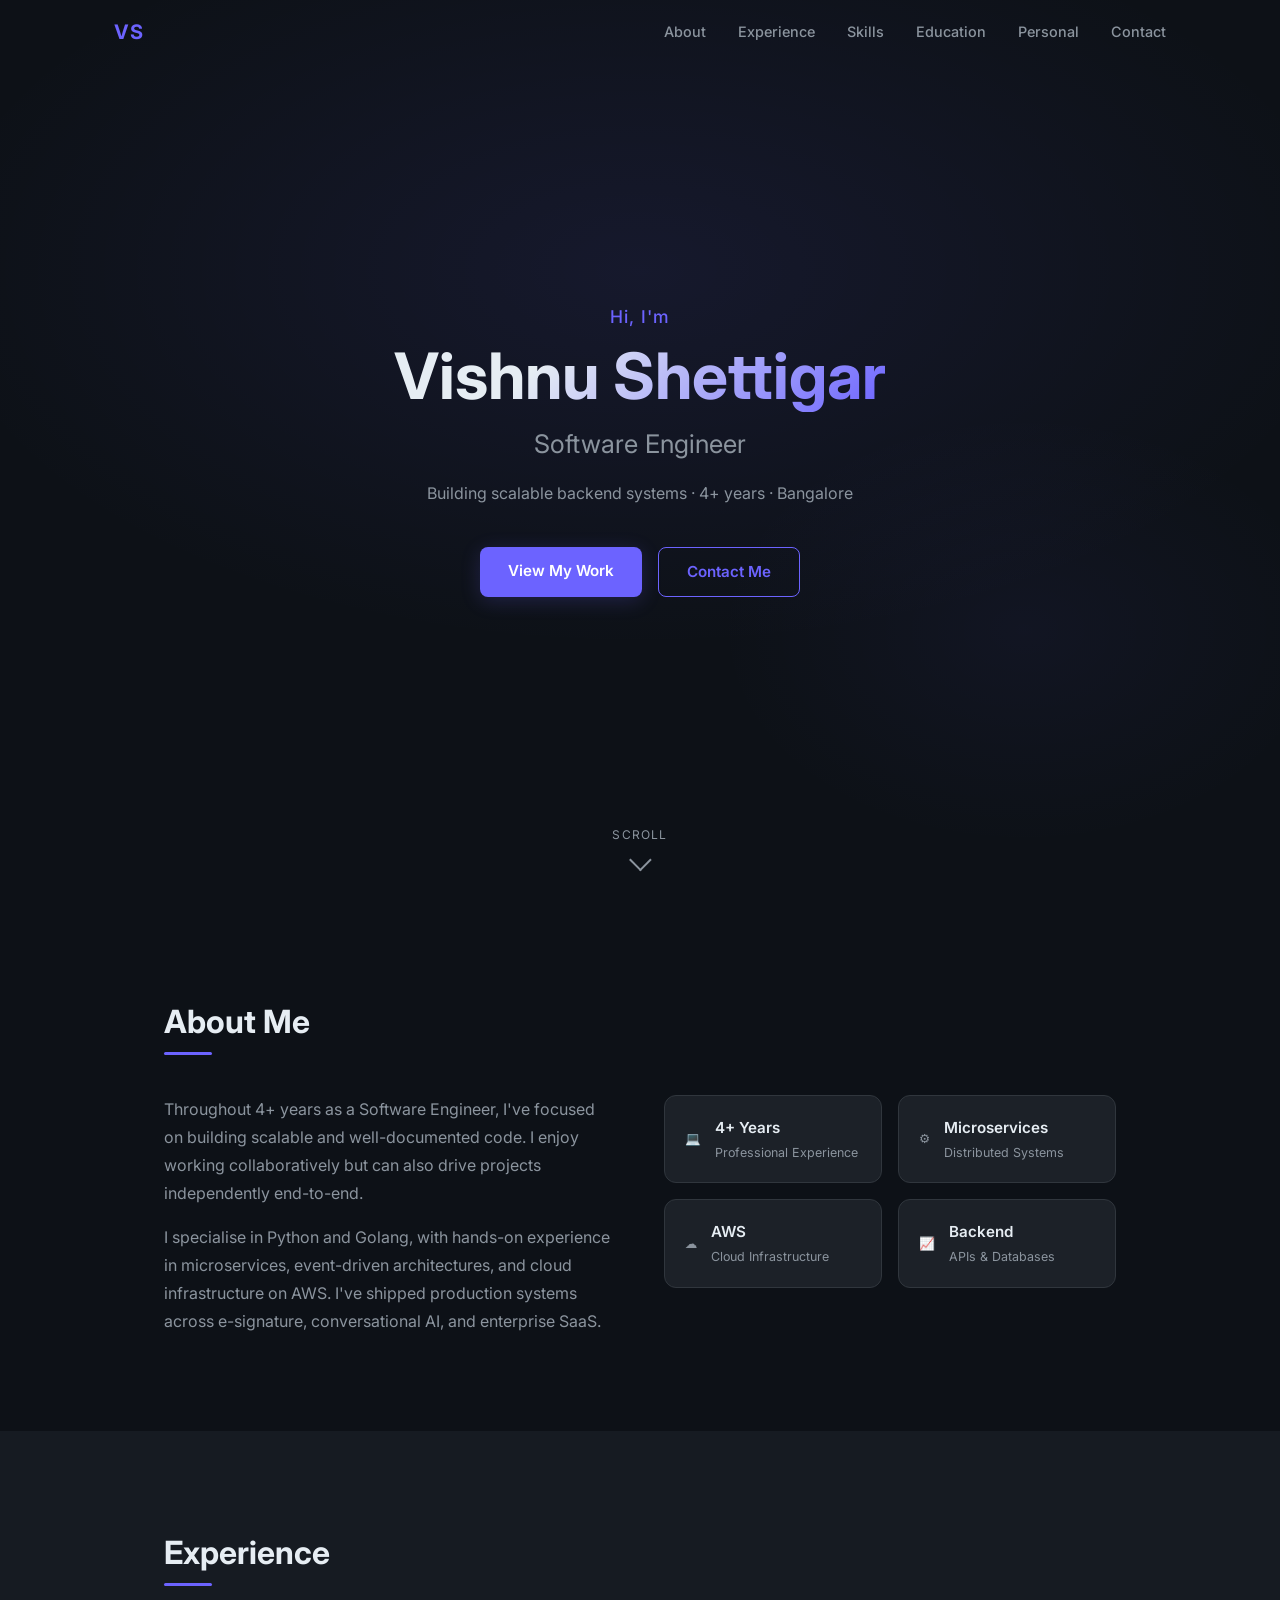
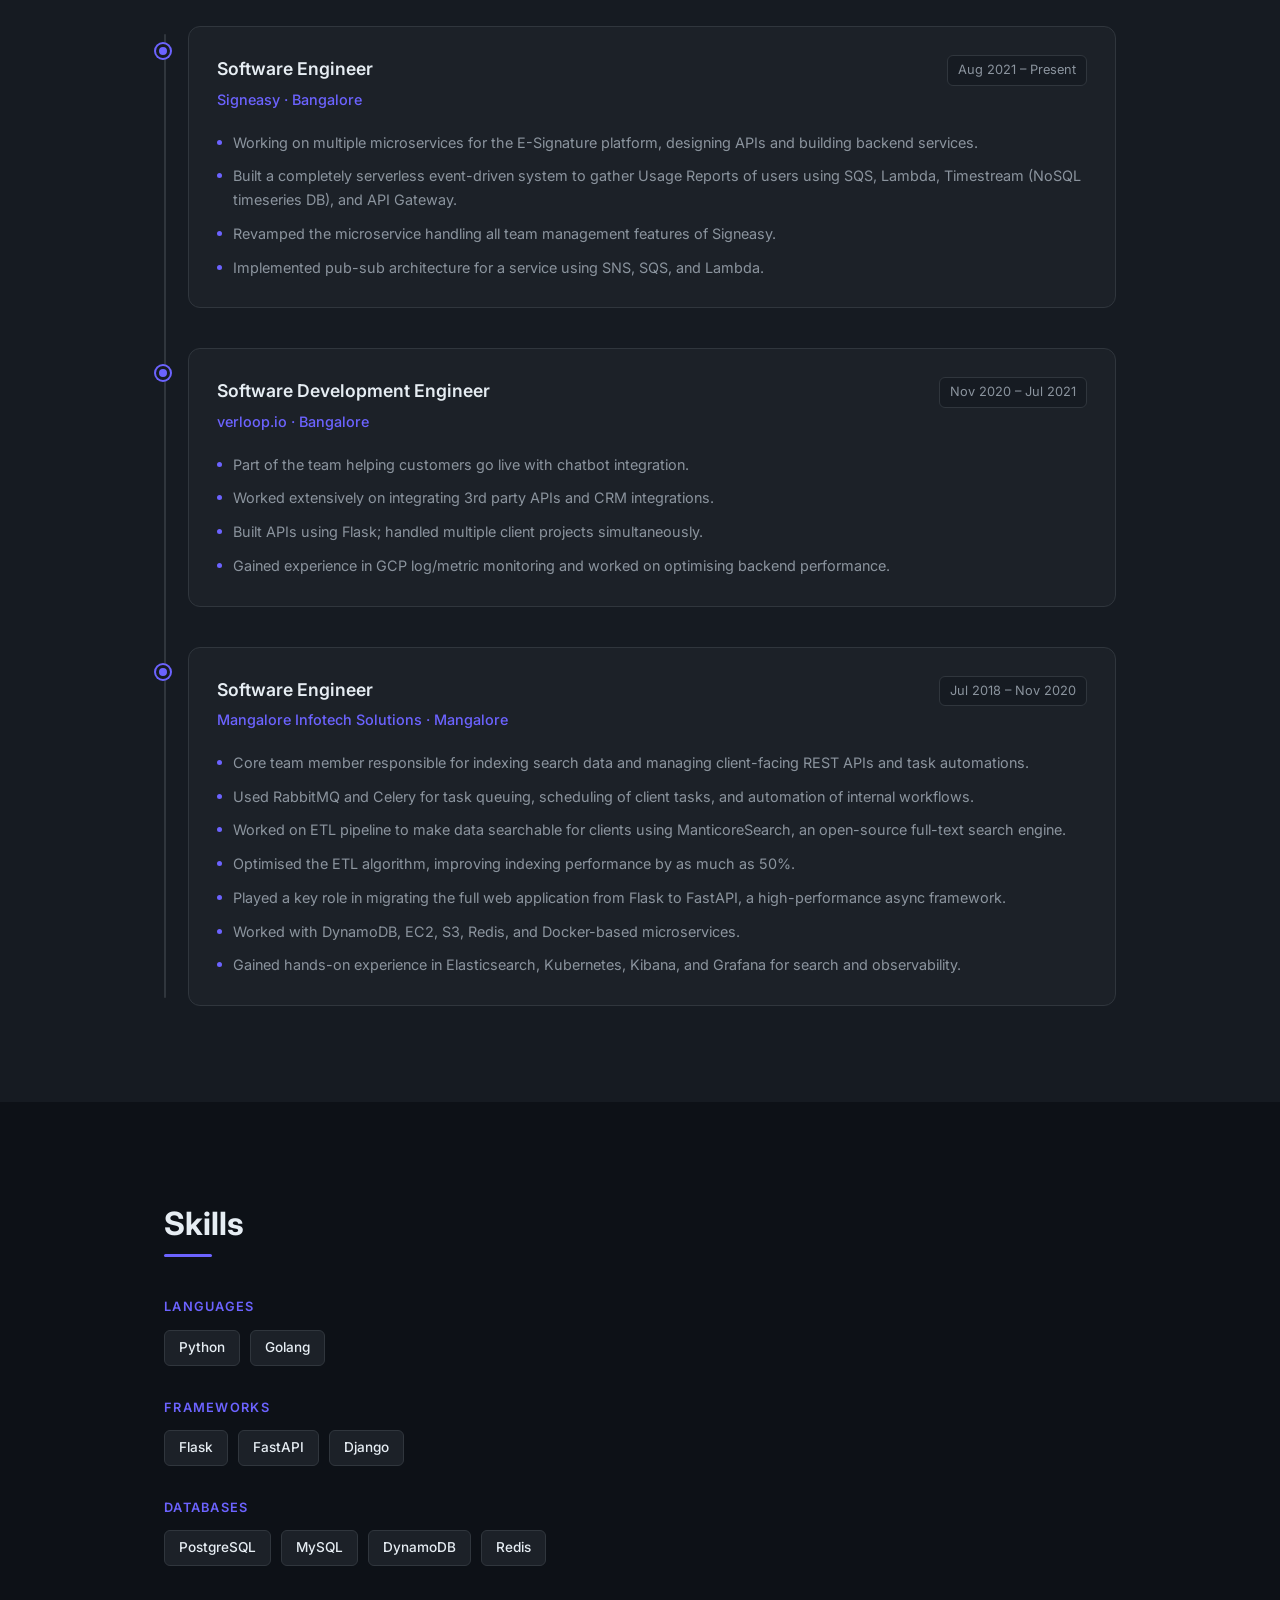
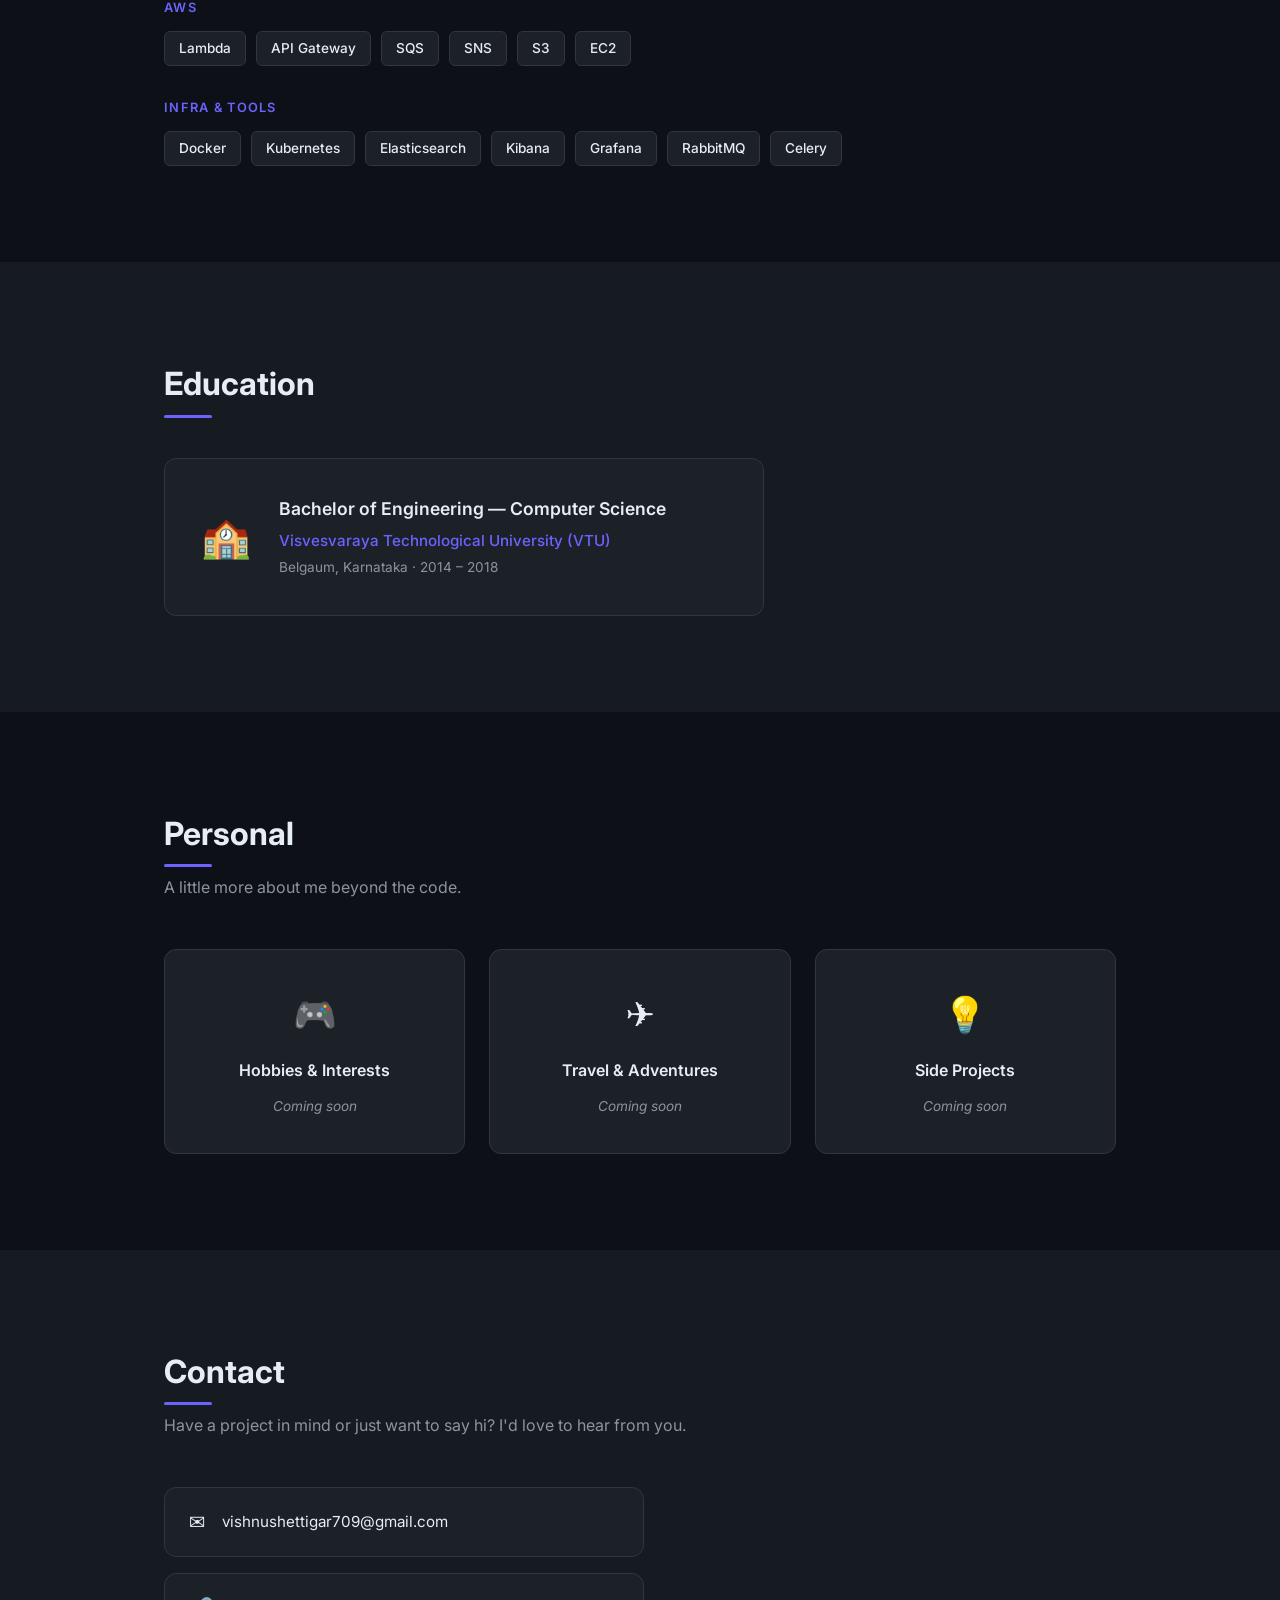
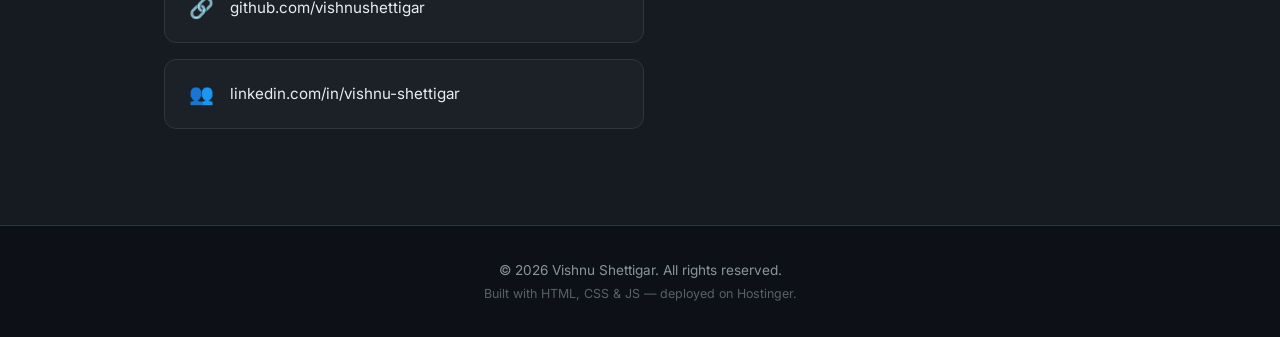
==== index.html @ a671e541 "Update content from resume PDF and add social links - Display name updated to Vishnu Shettigar - Abo" ====
<!DOCTYPE html>
<html lang="en">
<head>
  <meta charset="UTF-8" />
  <meta name="viewport" content="width=device-width, initial-scale=1.0" />
  <title>Vishnu Shettigar — Software Engineer</title>
  <meta name="description" content="Software Engineer with 4+ years of experience building scalable backend systems in Python and Golang. Based in Bangalore." />
  <link rel="preconnect" href="https://fonts.googleapis.com" />
  <link rel="preconnect" href="https://fonts.gstatic.com" crossorigin />
  <link href="https://fonts.googleapis.com/css2?family=Inter:wght@300;400;500;600;700&display=swap" rel="stylesheet" />
  <link rel="stylesheet" href="style.css" />
</head>
<body>

  <!-- NAVBAR -->
  <nav id="navbar">
    <div class="nav-container">
      <a href="#hero" class="nav-logo">VS</a>
      <button class="nav-toggle" id="navToggle" aria-label="Toggle navigation">
        <span></span><span></span><span></span>
      </button>
      <ul class="nav-links" id="navLinks">
        <li><a href="#about">About</a></li>
        <li><a href="#experience">Experience</a></li>
        <li><a href="#skills">Skills</a></li>
        <li><a href="#education">Education</a></li>
        <li><a href="#personal">Personal</a></li>
        <li><a href="#contact">Contact</a></li>
      </ul>
    </div>
  </nav>

  <!-- HERO -->
  <section id="hero">
    <div class="hero-bg"></div>
    <div class="hero-content">
      <p class="hero-greeting">Hi, I'm</p>
      <h1 class="hero-name">Vishnu Shettigar</h1>
      <h2 class="hero-title">Software Engineer</h2>
      <p class="hero-tagline">Building scalable backend systems &middot; 4+ years &middot; Bangalore</p>
      <div class="hero-ctas">
        <a href="#experience" class="btn btn-primary">View My Work</a>
        <a href="#contact" class="btn btn-secondary">Contact Me</a>
      </div>
    </div>
    <div class="hero-scroll-hint">
      <span>Scroll</span>
      <div class="scroll-arrow"></div>
    </div>
  </section>

  <!-- ABOUT -->
  <section id="about" class="section">
    <div class="container">
      <h2 class="section-title">About Me</h2>
      <div class="about-grid">
        <div class="about-text">
          <p>
            Throughout 4+ years as a Software Engineer, I've focused on building scalable
            and well-documented code. I enjoy working collaboratively but can also drive
            projects independently end-to-end.
          </p>
          <p>
            I specialise in Python and Golang, with hands-on experience in microservices,
            event-driven architectures, and cloud infrastructure on AWS. I've shipped
            production systems across e-signature, conversational AI, and enterprise SaaS.
          </p>
        </div>
        <div class="about-highlights">
          <div class="highlight-card">
            <span class="highlight-icon">&#128187;</span>
            <div>
              <strong>4+ Years</strong>
              <span>Professional Experience</span>
            </div>
          </div>
          <div class="highlight-card">
            <span class="highlight-icon">&#9881;</span>
            <div>
              <strong>Microservices</strong>
              <span>Distributed Systems</span>
            </div>
          </div>
          <div class="highlight-card">
            <span class="highlight-icon">&#9729;</span>
            <div>
              <strong>AWS</strong>
              <span>Cloud Infrastructure</span>
            </div>
          </div>
          <div class="highlight-card">
            <span class="highlight-icon">&#128200;</span>
            <div>
              <strong>Backend</strong>
              <span>APIs &amp; Databases</span>
            </div>
          </div>
        </div>
      </div>
    </div>
  </section>

  <!-- EXPERIENCE -->
  <section id="experience" class="section section-alt">
    <div class="container">
      <h2 class="section-title">Experience</h2>
      <div class="timeline">

        <div class="timeline-item">
          <div class="timeline-marker"></div>
          <div class="timeline-card">
            <div class="timeline-header">
              <div>
                <h3 class="timeline-role">Software Engineer</h3>
                <p class="timeline-company">Signeasy &middot; Bangalore</p>
              </div>
              <span class="timeline-period">Aug 2021 – Present</span>
            </div>
            <ul class="timeline-bullets">
              <li>Working on multiple microservices for the E-Signature platform, designing APIs and building backend services.</li>
              <li>Built a completely serverless event-driven system to gather Usage Reports of users using SQS, Lambda, Timestream (NoSQL timeseries DB), and API Gateway.</li>
              <li>Revamped the microservice handling all team management features of Signeasy.</li>
              <li>Implemented pub-sub architecture for a service using SNS, SQS, and Lambda.</li>
            </ul>
          </div>
        </div>

        <div class="timeline-item">
          <div class="timeline-marker"></div>
          <div class="timeline-card">
            <div class="timeline-header">
              <div>
                <h3 class="timeline-role">Software Development Engineer</h3>
                <p class="timeline-company">verloop.io &middot; Bangalore</p>
              </div>
              <span class="timeline-period">Nov 2020 – Jul 2021</span>
            </div>
            <ul class="timeline-bullets">
              <li>Part of the team helping customers go live with chatbot integration.</li>
              <li>Worked extensively on integrating 3rd party APIs and CRM integrations.</li>
              <li>Built APIs using Flask; handled multiple client projects simultaneously.</li>
              <li>Gained experience in GCP log/metric monitoring and worked on optimising backend performance.</li>
            </ul>
          </div>
        </div>

        <div class="timeline-item">
          <div class="timeline-marker"></div>
          <div class="timeline-card">
            <div class="timeline-header">
              <div>
                <h3 class="timeline-role">Software Engineer</h3>
                <p class="timeline-company">Mangalore Infotech Solutions &middot; Mangalore</p>
              </div>
              <span class="timeline-period">Jul 2018 – Nov 2020</span>
            </div>
            <ul class="timeline-bullets">
              <li>Core team member responsible for indexing search data and managing client-facing REST APIs and task automations.</li>
              <li>Used RabbitMQ and Celery for task queuing, scheduling of client tasks, and automation of internal workflows.</li>
              <li>Worked on ETL pipeline to make data searchable for clients using ManticoreSearch, an open-source full-text search engine.</li>
              <li>Optimised the ETL algorithm, improving indexing performance by as much as 50%.</li>
              <li>Played a key role in migrating the full web application from Flask to FastAPI, a high-performance async framework.</li>
              <li>Worked with DynamoDB, EC2, S3, Redis, and Docker-based microservices.</li>
              <li>Gained hands-on experience in Elasticsearch, Kubernetes, Kibana, and Grafana for search and observability.</li>
            </ul>
          </div>
        </div>

      </div>
    </div>
  </section>

  <!-- SKILLS -->
  <section id="skills" class="section">
    <div class="container">
      <h2 class="section-title">Skills</h2>
      <div class="skills-grid">

        <div class="skill-group">
          <h3 class="skill-group-title">Languages</h3>
          <div class="badge-list">
            <span class="badge">Python</span>
            <span class="badge">Golang</span>
          </div>
        </div>

        <div class="skill-group">
          <h3 class="skill-group-title">Frameworks</h3>
          <div class="badge-list">
            <span class="badge">Flask</span>
            <span class="badge">FastAPI</span>
            <span class="badge">Django</span>
          </div>
        </div>

        <div class="skill-group">
          <h3 class="skill-group-title">Databases</h3>
          <div class="badge-list">
            <span class="badge">PostgreSQL</span>
            <span class="badge">MySQL</span>
            <span class="badge">DynamoDB</span>
            <span class="badge">Redis</span>
          </div>
        </div>

        <div class="skill-group">
          <h3 class="skill-group-title">AWS</h3>
          <div class="badge-list">
            <span class="badge">Lambda</span>
            <span class="badge">API Gateway</span>
            <span class="badge">SQS</span>
            <span class="badge">SNS</span>
            <span class="badge">S3</span>
            <span class="badge">EC2</span>
          </div>
        </div>

        <div class="skill-group">
          <h3 class="skill-group-title">Infra &amp; Tools</h3>
          <div class="badge-list">
            <span class="badge">Docker</span>
            <span class="badge">Kubernetes</span>
            <span class="badge">Elasticsearch</span>
            <span class="badge">Kibana</span>
            <span class="badge">Grafana</span>
            <span class="badge">RabbitMQ</span>
            <span class="badge">Celery</span>
          </div>
        </div>

      </div>
    </div>
  </section>

  <!-- EDUCATION -->
  <section id="education" class="section section-alt">
    <div class="container">
      <h2 class="section-title">Education</h2>
      <div class="edu-card">
        <div class="edu-icon">&#127979;</div>
        <div class="edu-details">
          <h3>Bachelor of Engineering — Computer Science</h3>
          <p class="edu-institution">Visvesvaraya Technological University (VTU)</p>
          <p class="edu-meta">Belgaum, Karnataka &middot; 2014 – 2018</p>
        </div>
      </div>
    </div>
  </section>

  <!-- PERSONAL -->
  <section id="personal" class="section">
    <div class="container">
      <h2 class="section-title">Personal</h2>
      <p class="section-subtitle">A little more about me beyond the code.</p>
      <div class="personal-grid">

        <div class="personal-card">
          <div class="personal-icon">&#127918;</div>
          <h3>Hobbies &amp; Interests</h3>
          <p class="coming-soon">Coming soon</p>
        </div>

        <div class="personal-card">
          <div class="personal-icon">&#9992;</div>
          <h3>Travel &amp; Adventures</h3>
          <p class="coming-soon">Coming soon</p>
        </div>

        <div class="personal-card">
          <div class="personal-icon">&#128161;</div>
          <h3>Side Projects</h3>
          <p class="coming-soon">Coming soon</p>
        </div>

      </div>
    </div>
  </section>

  <!-- CONTACT -->
  <section id="contact" class="section section-alt">
    <div class="container">
      <h2 class="section-title">Contact</h2>
      <p class="section-subtitle">Have a project in mind or just want to say hi? I'd love to hear from you.</p>
      <div class="contact-links">
        <a href="mailto:vishnushettigar709@gmail.com" class="contact-link">
          <span class="contact-icon">&#9993;</span>
          <span>vishnushettigar709@gmail.com</span>
        </a>
        <a href="https://github.com/vishnushettigar" target="_blank" rel="noopener noreferrer" class="contact-link">
          <span class="contact-icon">&#128279;</span>
          <span>github.com/vishnushettigar</span>
        </a>
        <a href="https://www.linkedin.com/in/vishnu-shettigar-16045155/" target="_blank" rel="noopener noreferrer" class="contact-link">
          <span class="contact-icon">&#128101;</span>
          <span>linkedin.com/in/vishnu-shettigar</span>
        </a>
      </div>
    </div>
  </section>

  <!-- FOOTER -->
  <footer>
    <div class="container">
      <p>&copy; 2026 Vishnu Shettigar. All rights reserved.</p>
      <p class="footer-built">Built with HTML, CSS &amp; JS &mdash; deployed on Hostinger.</p>
    </div>
  </footer>

  <script src="script.js"></script>
</body>
</html>
---- style.css ----
/* ============================================================
   Base & Reset
   ============================================================ */
*, *::before, *::after {
  box-sizing: border-box;
  margin: 0;
  padding: 0;
}

:root {
  --bg:        #0d1117;
  --bg-alt:    #161b22;
  --surface:   #1c2128;
  --border:    #30363d;
  --text:      #e6edf3;
  --text-muted:#8b949e;
  --accent:    #6c63ff;
  --accent-dim:#6c63ff33;
  --accent-hover: #857dff;
  --radius:    12px;
  --nav-h:     64px;
  --transition: 0.25s ease;
}

html {
  scroll-behavior: smooth;
}

body {
  background-color: var(--bg);
  color: var(--text);
  font-family: 'Inter', system-ui, sans-serif;
  font-size: 16px;
  line-height: 1.6;
  -webkit-font-smoothing: antialiased;
}

a {
  color: inherit;
  text-decoration: none;
}

ul {
  list-style: none;
}

/* ============================================================
   Utility
   ============================================================ */
.container {
  max-width: 1000px;
  margin: 0 auto;
  padding: 0 24px;
}

.section {
  padding: 96px 0;
}

.section-alt {
  background-color: var(--bg-alt);
}

.section-title {
  font-size: clamp(1.6rem, 4vw, 2rem);
  font-weight: 700;
  margin-bottom: 48px;
  position: relative;
  display: inline-block;
}

.section-title::after {
  content: '';
  position: absolute;
  left: 0;
  bottom: -8px;
  width: 48px;
  height: 3px;
  background: var(--accent);
  border-radius: 2px;
}

.section-subtitle {
  color: var(--text-muted);
  margin-top: -32px;
  margin-bottom: 48px;
}

/* Fade-in animation class (JS will add .visible) */
.fade-in {
  opacity: 0;
  transform: translateY(28px);
  transition: opacity 0.55s ease, transform 0.55s ease;
}

.fade-in.visible {
  opacity: 1;
  transform: translateY(0);
}

/* ============================================================
   Navbar
   ============================================================ */
#navbar {
  position: fixed;
  top: 0;
  left: 0;
  right: 0;
  z-index: 100;
  height: var(--nav-h);
  transition: background var(--transition), box-shadow var(--transition);
}

#navbar.scrolled {
  background: rgba(13, 17, 23, 0.92);
  backdrop-filter: blur(12px);
  box-shadow: 0 1px 0 var(--border);
}

.nav-container {
  max-width: 1100px;
  margin: 0 auto;
  padding: 0 24px;
  height: 100%;
  display: flex;
  align-items: center;
  justify-content: space-between;
}

.nav-logo {
  font-size: 1.25rem;
  font-weight: 700;
  color: var(--accent);
  letter-spacing: 0.05em;
}

.nav-links {
  display: flex;
  gap: 32px;
}

.nav-links a {
  font-size: 0.9rem;
  font-weight: 500;
  color: var(--text-muted);
  transition: color var(--transition);
  position: relative;
}

.nav-links a::after {
  content: '';
  position: absolute;
  bottom: -3px;
  left: 0;
  width: 0;
  height: 2px;
  background: var(--accent);
  transition: width var(--transition);
}

.nav-links a:hover,
.nav-links a.active {
  color: var(--text);
}

.nav-links a:hover::after,
.nav-links a.active::after {
  width: 100%;
}

/* Hamburger */
.nav-toggle {
  display: none;
  flex-direction: column;
  gap: 5px;
  background: none;
  border: none;
  cursor: pointer;
  padding: 4px;
}

.nav-toggle span {
  display: block;
  width: 24px;
  height: 2px;
  background: var(--text);
  border-radius: 2px;
  transition: transform var(--transition), opacity var(--transition);
}

.nav-toggle.open span:nth-child(1) { transform: translateY(7px) rotate(45deg); }
.nav-toggle.open span:nth-child(2) { opacity: 0; }
.nav-toggle.open span:nth-child(3) { transform: translateY(-7px) rotate(-45deg); }

/* ============================================================
   Hero
   ============================================================ */
#hero {
  position: relative;
  min-height: 100vh;
  display: flex;
  align-items: center;
  justify-content: center;
  overflow: hidden;
  padding: 0 24px;
}

.hero-bg {
  position: absolute;
  inset: 0;
  background:
    radial-gradient(ellipse 80% 60% at 50% 30%, #6c63ff18 0%, transparent 70%),
    radial-gradient(ellipse 40% 40% at 80% 70%, #6c63ff0d 0%, transparent 60%);
  animation: heroGlow 8s ease-in-out infinite alternate;
}

@keyframes heroGlow {
  0%   { opacity: 0.7; transform: scale(1); }
  100% { opacity: 1;   transform: scale(1.05); }
}

.hero-content {
  position: relative;
  text-align: center;
  max-width: 720px;
}

.hero-greeting {
  font-size: 1.1rem;
  color: var(--accent);
  font-weight: 500;
  margin-bottom: 8px;
  letter-spacing: 0.05em;
}

.hero-name {
  font-size: clamp(2.4rem, 7vw, 4rem);
  font-weight: 700;
  line-height: 1.15;
  margin-bottom: 12px;
  background: linear-gradient(135deg, #e6edf3 30%, var(--accent));
  -webkit-background-clip: text;
  -webkit-text-fill-color: transparent;
  background-clip: text;
}

.hero-title {
  font-size: clamp(1.2rem, 3vw, 1.6rem);
  font-weight: 400;
  color: var(--text-muted);
  margin-bottom: 16px;
}

.hero-tagline {
  font-size: 1rem;
  color: var(--text-muted);
  margin-bottom: 40px;
}

.hero-ctas {
  display: flex;
  gap: 16px;
  justify-content: center;
  flex-wrap: wrap;
}

/* Buttons */
.btn {
  display: inline-block;
  padding: 12px 28px;
  border-radius: 8px;
  font-weight: 600;
  font-size: 0.95rem;
  transition: transform var(--transition), box-shadow var(--transition), background var(--transition);
}

.btn:hover {
  transform: translateY(-2px);
}

.btn-primary {
  background: var(--accent);
  color: #fff;
  box-shadow: 0 4px 20px var(--accent-dim);
}

.btn-primary:hover {
  background: var(--accent-hover);
  box-shadow: 0 6px 28px #6c63ff55;
}

.btn-secondary {
  background: transparent;
  color: var(--accent);
  border: 1.5px solid var(--accent);
}

.btn-secondary:hover {
  background: var(--accent-dim);
}

/* Scroll hint */
.hero-scroll-hint {
  position: absolute;
  bottom: 32px;
  left: 50%;
  transform: translateX(-50%);
  display: flex;
  flex-direction: column;
  align-items: center;
  gap: 8px;
  color: var(--text-muted);
  font-size: 0.75rem;
  letter-spacing: 0.1em;
  text-transform: uppercase;
  animation: fadeInUp 1.5s ease 1s both;
}

.scroll-arrow {
  width: 16px;
  height: 16px;
  border-right: 2px solid var(--text-muted);
  border-bottom: 2px solid var(--text-muted);
  transform: rotate(45deg);
  animation: bounce 1.5s ease-in-out infinite;
}

@keyframes bounce {
  0%, 100% { transform: rotate(45deg) translateY(0); }
  50%       { transform: rotate(45deg) translateY(4px); }
}

@keyframes fadeInUp {
  from { opacity: 0; transform: translateX(-50%) translateY(12px); }
  to   { opacity: 1; transform: translateX(-50%) translateY(0); }
}

/* ============================================================
   About
   ============================================================ */
.about-grid {
  display: grid;
  grid-template-columns: 1fr 1fr;
  gap: 48px;
  align-items: start;
}

.about-text p {
  color: var(--text-muted);
  margin-bottom: 16px;
  line-height: 1.75;
}

.about-text p:last-child {
  margin-bottom: 0;
}

.about-highlights {
  display: grid;
  grid-template-columns: 1fr 1fr;
  gap: 16px;
}

.highlight-card {
  background: var(--surface);
  border: 1px solid var(--border);
  border-radius: var(--radius);
  padding: 20px;
  display: flex;
  align-items: center;
  gap: 14px;
  transition: border-color var(--transition), transform var(--transition);
}

.highlight-card:hover {
  border-color: var(--accent);
  transform: translateY(-2px);
}

.highlight-icon {
  font-size: 1.5rem;
  flex-shrink: 0;
}

.highlight-card div {
  display: flex;
  flex-direction: column;
  gap: 2px;
}

.highlight-card strong {
  font-size: 0.95rem;
  font-weight: 600;
  color: var(--text);
}

.highlight-card span {
  font-size: 0.78rem;
  color: var(--text-muted);
}

/* ============================================================
   Experience (Timeline)
   ============================================================ */
.timeline {
  position: relative;
  padding-left: 24px;
}

.timeline::before {
  content: '';
  position: absolute;
  left: 0;
  top: 8px;
  bottom: 8px;
  width: 2px;
  background: var(--border);
  border-radius: 1px;
}

.timeline-item {
  position: relative;
  margin-bottom: 40px;
}

.timeline-item:last-child {
  margin-bottom: 0;
}

.timeline-marker {
  position: absolute;
  left: -32px;
  top: 18px;
  width: 14px;
  height: 14px;
  border-radius: 50%;
  background: var(--accent);
  border: 3px solid var(--bg-alt);
  box-shadow: 0 0 0 2px var(--accent);
}

.timeline-card {
  background: var(--surface);
  border: 1px solid var(--border);
  border-radius: var(--radius);
  padding: 28px;
  transition: border-color var(--transition), box-shadow var(--transition);
}

.timeline-card:hover {
  border-color: var(--accent);
  box-shadow: 0 4px 24px rgba(108, 99, 255, 0.1);
}

.timeline-header {
  display: flex;
  justify-content: space-between;
  align-items: flex-start;
  gap: 16px;
  margin-bottom: 20px;
  flex-wrap: wrap;
}

.timeline-role {
  font-size: 1.1rem;
  font-weight: 600;
  color: var(--text);
  margin-bottom: 4px;
}

.timeline-company {
  font-size: 0.9rem;
  color: var(--accent);
  font-weight: 500;
}

.timeline-period {
  font-size: 0.8rem;
  color: var(--text-muted);
  background: var(--bg-alt);
  border: 1px solid var(--border);
  border-radius: 6px;
  padding: 4px 10px;
  white-space: nowrap;
  flex-shrink: 0;
}

.timeline-bullets {
  display: flex;
  flex-direction: column;
  gap: 10px;
}

.timeline-bullets li {
  color: var(--text-muted);
  font-size: 0.9rem;
  padding-left: 16px;
  position: relative;
  line-height: 1.65;
}

.timeline-bullets li::before {
  content: '';
  position: absolute;
  left: 0;
  top: 9px;
  width: 5px;
  height: 5px;
  border-radius: 50%;
  background: var(--accent);
}

/* ============================================================
   Skills
   ============================================================ */
.skills-grid {
  display: flex;
  flex-direction: column;
  gap: 32px;
}

.skill-group-title {
  font-size: 0.8rem;
  font-weight: 600;
  color: var(--accent);
  text-transform: uppercase;
  letter-spacing: 0.1em;
  margin-bottom: 12px;
}

.badge-list {
  display: flex;
  flex-wrap: wrap;
  gap: 10px;
}

.badge {
  background: var(--surface);
  border: 1px solid var(--border);
  color: var(--text);
  border-radius: 6px;
  padding: 6px 14px;
  font-size: 0.85rem;
  font-weight: 500;
  transition: border-color var(--transition), color var(--transition), background var(--transition);
  cursor: default;
}

.badge:hover {
  border-color: var(--accent);
  color: var(--accent);
  background: var(--accent-dim);
}

/* ============================================================
   Education
   ============================================================ */
.edu-card {
  background: var(--surface);
  border: 1px solid var(--border);
  border-radius: var(--radius);
  padding: 36px;
  display: flex;
  align-items: center;
  gap: 28px;
  max-width: 600px;
  transition: border-color var(--transition);
}

.edu-card:hover {
  border-color: var(--accent);
}

.edu-icon {
  font-size: 2.5rem;
  flex-shrink: 0;
}

.edu-details h3 {
  font-size: 1.1rem;
  font-weight: 600;
  margin-bottom: 6px;
}

.edu-institution {
  color: var(--accent);
  font-weight: 500;
  font-size: 0.95rem;
  margin-bottom: 4px;
}

.edu-meta {
  color: var(--text-muted);
  font-size: 0.85rem;
}

/* ============================================================
   Personal
   ============================================================ */
.personal-grid {
  display: grid;
  grid-template-columns: repeat(3, 1fr);
  gap: 24px;
}

.personal-card {
  background: var(--surface);
  border: 1px solid var(--border);
  border-radius: var(--radius);
  padding: 36px 28px;
  text-align: center;
  transition: border-color var(--transition), transform var(--transition);
}

.personal-card:hover {
  border-color: var(--accent);
  transform: translateY(-4px);
}

.personal-icon {
  font-size: 2.2rem;
  margin-bottom: 16px;
}

.personal-card h3 {
  font-size: 1rem;
  font-weight: 600;
  margin-bottom: 12px;
}

.coming-soon {
  color: var(--text-muted);
  font-size: 0.85rem;
  font-style: italic;
}

/* ============================================================
   Contact
   ============================================================ */
.contact-links {
  display: flex;
  flex-direction: column;
  gap: 16px;
  max-width: 480px;
}

.contact-link {
  display: flex;
  align-items: center;
  gap: 16px;
  background: var(--surface);
  border: 1px solid var(--border);
  border-radius: var(--radius);
  padding: 18px 24px;
  font-size: 0.95rem;
  transition: border-color var(--transition), transform var(--transition);
}

.contact-link:hover {
  border-color: var(--accent);
  transform: translateX(4px);
}

.contact-link.contact-placeholder {
  opacity: 0.55;
  cursor: default;
}

.contact-link.contact-placeholder:hover {
  transform: none;
  border-color: var(--border);
}

.contact-icon {
  font-size: 1.25rem;
  flex-shrink: 0;
}

.contact-link em {
  color: var(--text-muted);
  font-size: 0.8rem;
}

/* ============================================================
   Footer
   ============================================================ */
footer {
  background: var(--bg);
  border-top: 1px solid var(--border);
  padding: 32px 0;
  text-align: center;
}

footer p {
  color: var(--text-muted);
  font-size: 0.85rem;
  line-height: 1.8;
}

.footer-built {
  font-size: 0.78rem;
  opacity: 0.6;
}

/* ============================================================
   Responsive
   ============================================================ */
@media (max-width: 768px) {
  /* Nav */
  .nav-toggle {
    display: flex;
  }

  .nav-links {
    position: fixed;
    top: var(--nav-h);
    left: 0;
    right: 0;
    background: rgba(13, 17, 23, 0.97);
    backdrop-filter: blur(16px);
    flex-direction: column;
    align-items: center;
    padding: 24px 0;
    gap: 20px;
    transform: translateY(-100%);
    opacity: 0;
    pointer-events: none;
    transition: transform var(--transition), opacity var(--transition);
  }

  .nav-links.open {
    transform: translateY(0);
    opacity: 1;
    pointer-events: auto;
  }

  /* Hero */
  .hero-name {
    font-size: clamp(2rem, 10vw, 3rem);
  }

  /* About */
  .about-grid {
    grid-template-columns: 1fr;
    gap: 32px;
  }

  /* Timeline */
  .timeline {
    padding-left: 20px;
  }

  .timeline-marker {
    left: -28px;
  }

  .timeline-header {
    flex-direction: column;
    gap: 8px;
  }

  /* Personal */
  .personal-grid {
    grid-template-columns: 1fr;
  }

  /* Edu */
  .edu-card {
    flex-direction: column;
    text-align: center;
    align-items: center;
  }
}

@media (max-width: 480px) {
  .section {
    padding: 72px 0;
  }

  .about-highlights {
    grid-template-columns: 1fr;
  }

  .hero-ctas {
    flex-direction: column;
    align-items: center;
  }
}
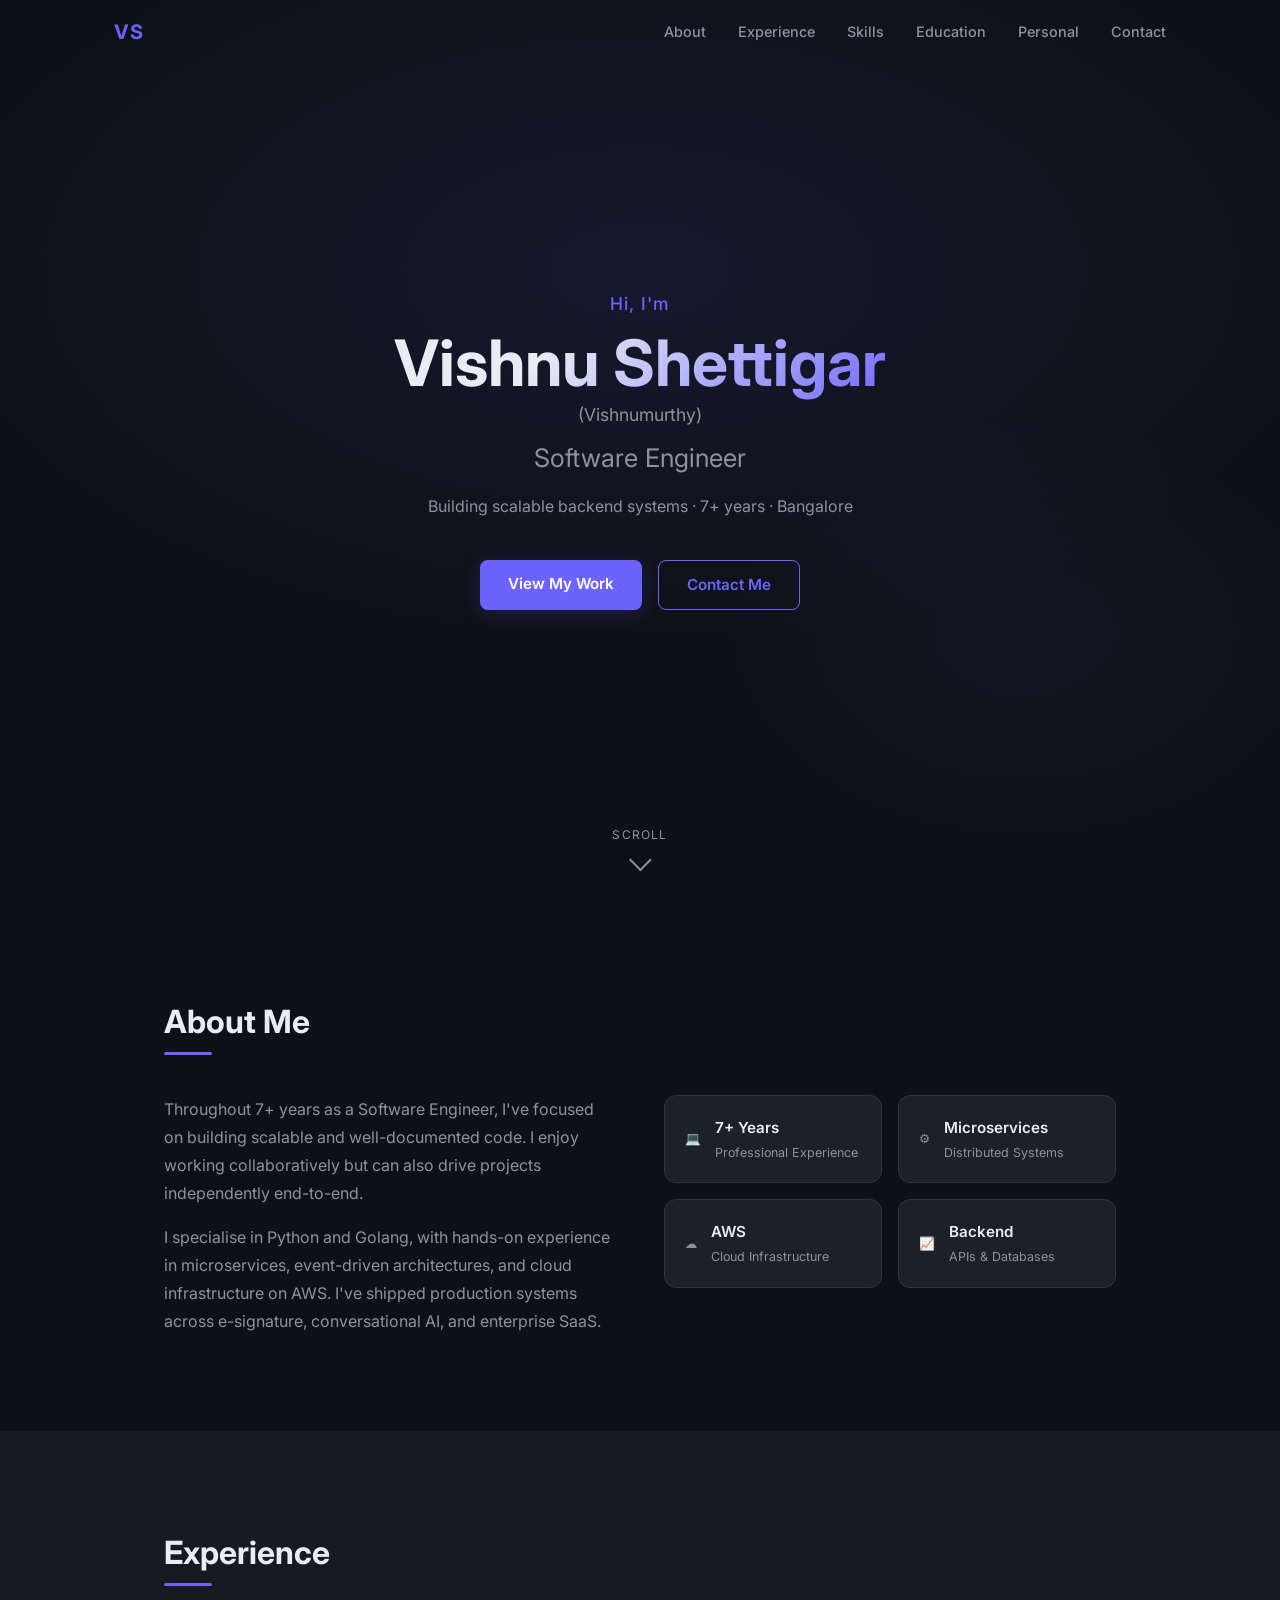
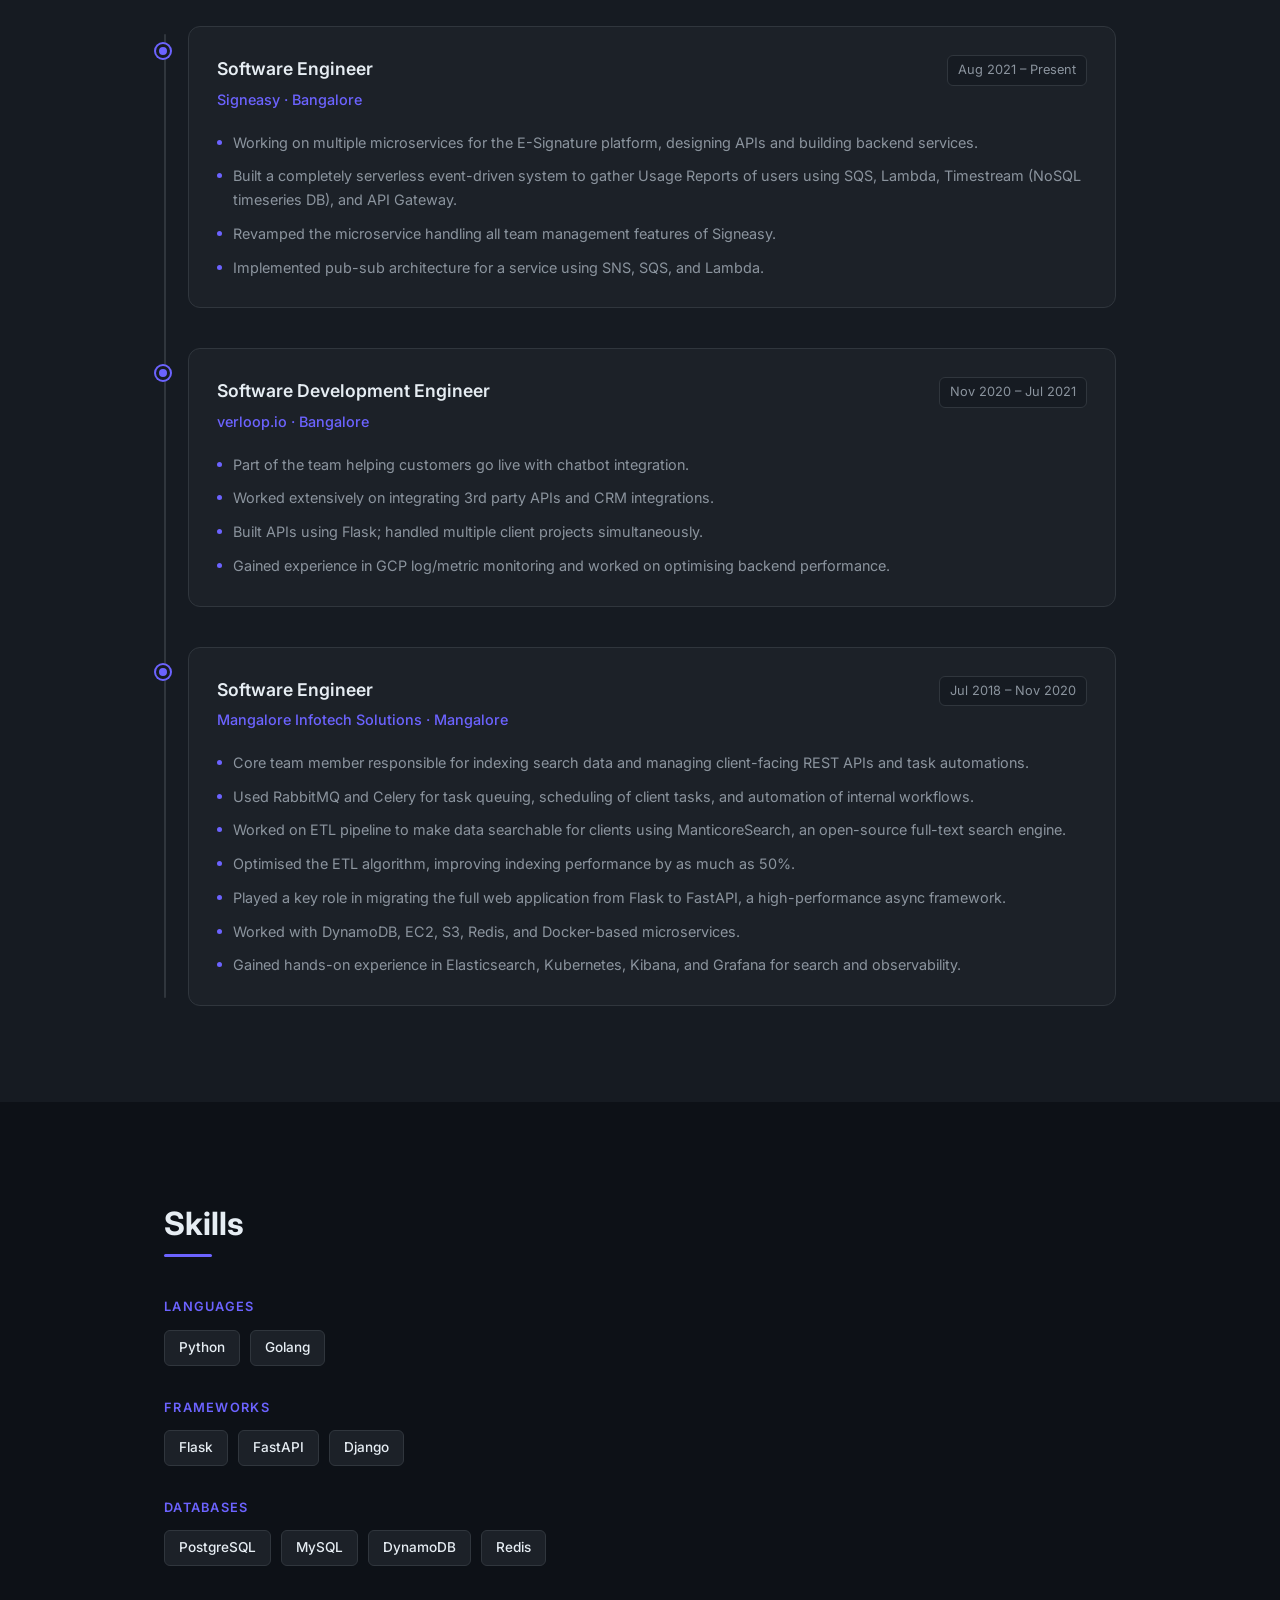
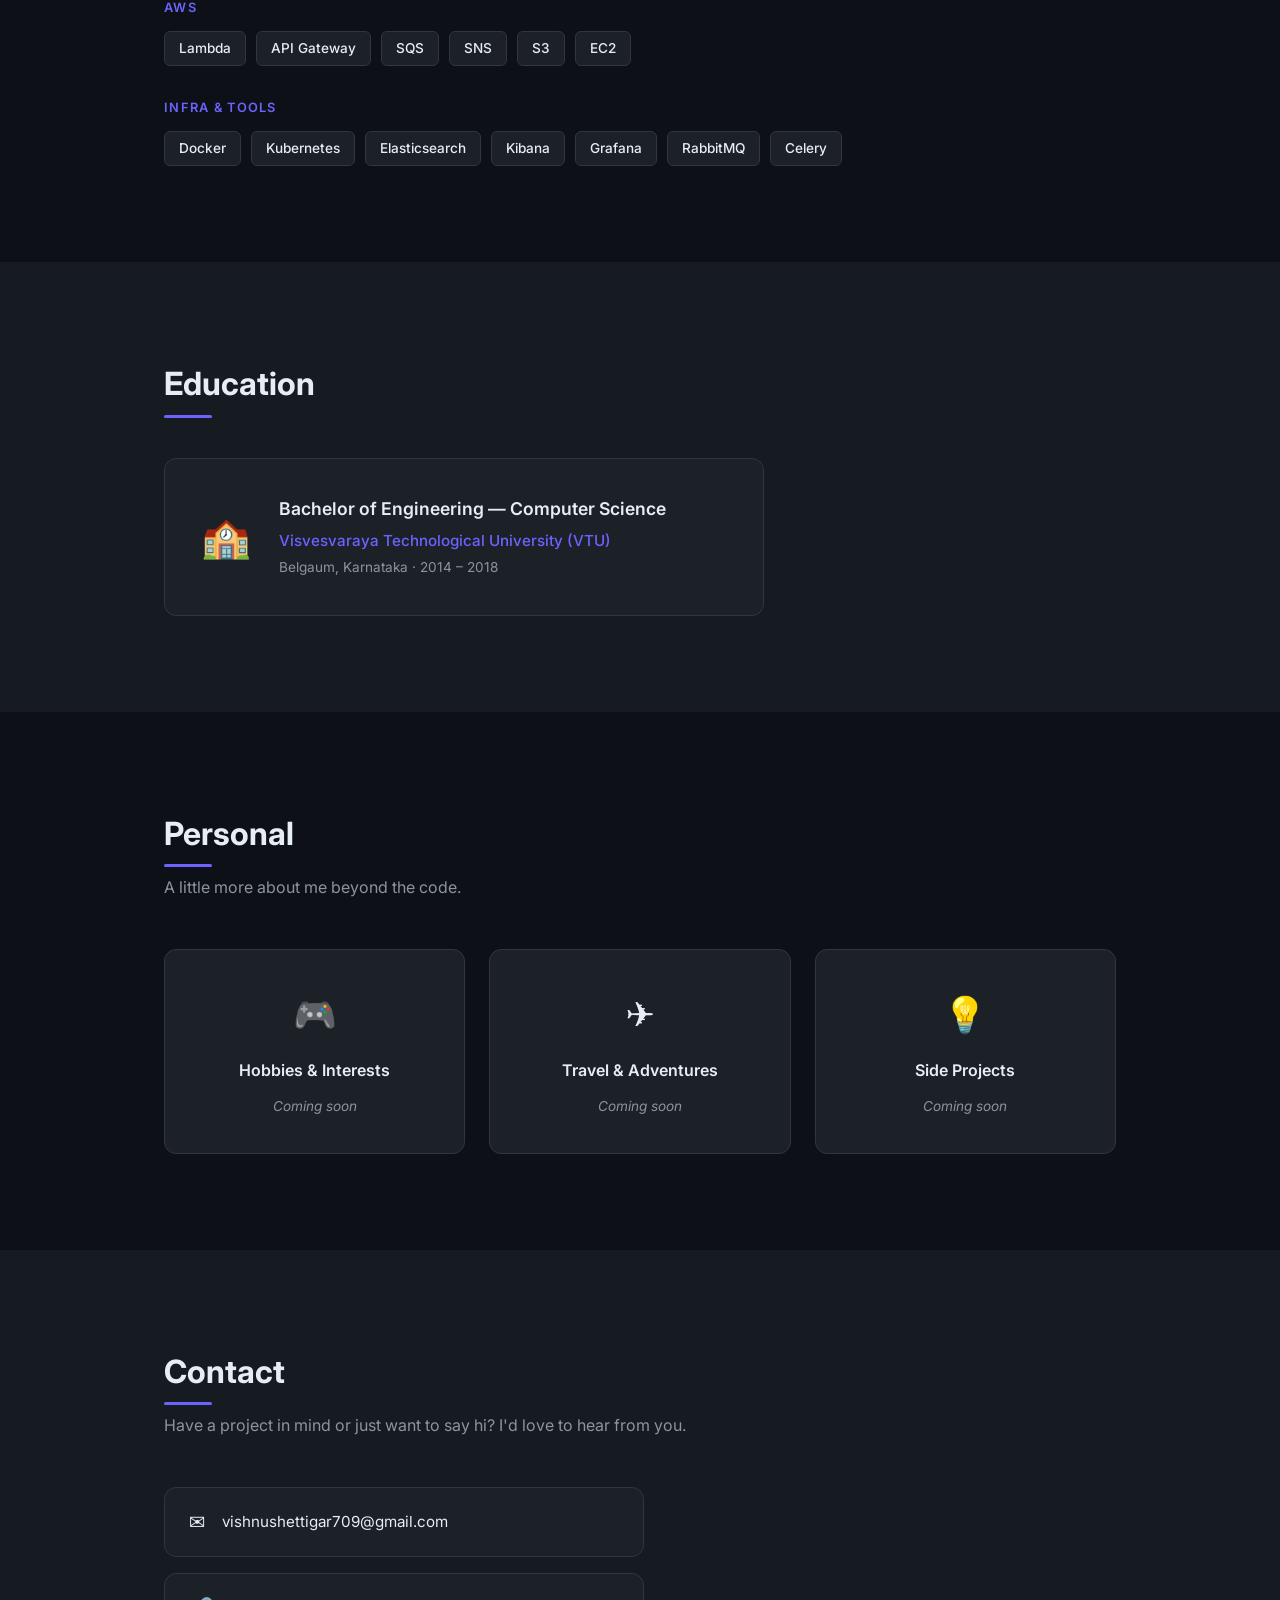
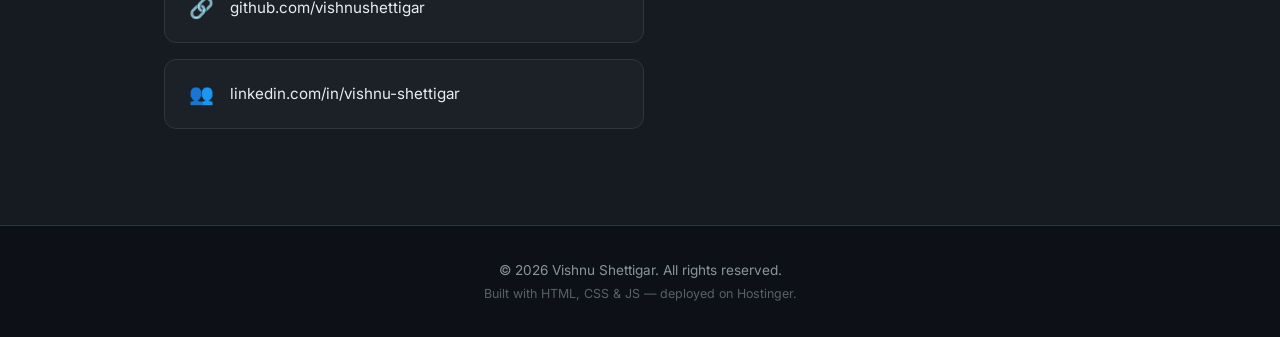
==== commit d6e8a782: "Show full name Vishnumurthy with tooltip, update to 7+ years - Hero shows Vishnu Shettigar with (Vis" ====
--- a/index.html
+++ b/index.html
@@ -35,9 +35,15 @@
     <div class="hero-bg"></div>
     <div class="hero-content">
       <p class="hero-greeting">Hi, I'm</p>
-      <h1 class="hero-name">Vishnu Shettigar</h1>
+      <h1 class="hero-name">
+        Vishnu Shettigar
+        <span class="hero-name-original">
+          (Vishnumurthy)
+          <span class="name-tooltip">My given name is Vishnumurthy. I go by Vishnu Shettigar online since most platforms require a last name.</span>
+        </span>
+      </h1>
       <h2 class="hero-title">Software Engineer</h2>
-      <p class="hero-tagline">Building scalable backend systems &middot; 4+ years &middot; Bangalore</p>
+      <p class="hero-tagline">Building scalable backend systems &middot; 7+ years &middot; Bangalore</p>
       <div class="hero-ctas">
         <a href="#experience" class="btn btn-primary">View My Work</a>
         <a href="#contact" class="btn btn-secondary">Contact Me</a>
@@ -56,7 +62,7 @@
       <div class="about-grid">
         <div class="about-text">
           <p>
-            Throughout 4+ years as a Software Engineer, I've focused on building scalable
+            Throughout 7+ years as a Software Engineer, I've focused on building scalable
             and well-documented code. I enjoy working collaboratively but can also drive
             projects independently end-to-end.
           </p>
@@ -70,7 +76,7 @@
           <div class="highlight-card">
             <span class="highlight-icon">&#128187;</span>
             <div>
-              <strong>4+ Years</strong>
+              <strong>7+ Years</strong>
               <span>Professional Experience</span>
             </div>
           </div>
--- a/style.css
+++ b/style.css
@@ -255,6 +255,57 @@
   font-size: 1rem;
   color: var(--text-muted);
   margin-bottom: 40px;
+}
+
+.hero-name-original {
+  display: block;
+  font-size: clamp(0.95rem, 2vw, 1.1rem);
+  font-weight: 400;
+  color: var(--text-muted);
+  -webkit-text-fill-color: var(--text-muted);
+  margin-top: 6px;
+  cursor: default;
+  position: relative;
+  width: fit-content;
+  margin-left: auto;
+  margin-right: auto;
+}
+
+.hero-name-original:hover .name-tooltip {
+  opacity: 1;
+  transform: translateY(0);
+  pointer-events: auto;
+}
+
+.name-tooltip {
+  position: absolute;
+  bottom: calc(100% + 10px);
+  left: 50%;
+  transform: translateX(-50%) translateY(6px);
+  background: var(--surface);
+  border: 1px solid var(--border);
+  color: var(--text);
+  font-size: 0.8rem;
+  font-weight: 400;
+  line-height: 1.5;
+  padding: 10px 14px;
+  border-radius: 8px;
+  white-space: nowrap;
+  opacity: 0;
+  pointer-events: none;
+  transition: opacity 0.2s ease, transform 0.2s ease;
+  box-shadow: 0 4px 16px rgba(0,0,0,0.4);
+  z-index: 10;
+}
+
+.name-tooltip::after {
+  content: '';
+  position: absolute;
+  top: 100%;
+  left: 50%;
+  transform: translateX(-50%);
+  border: 6px solid transparent;
+  border-top-color: var(--border);
 }
 
 .hero-ctas {
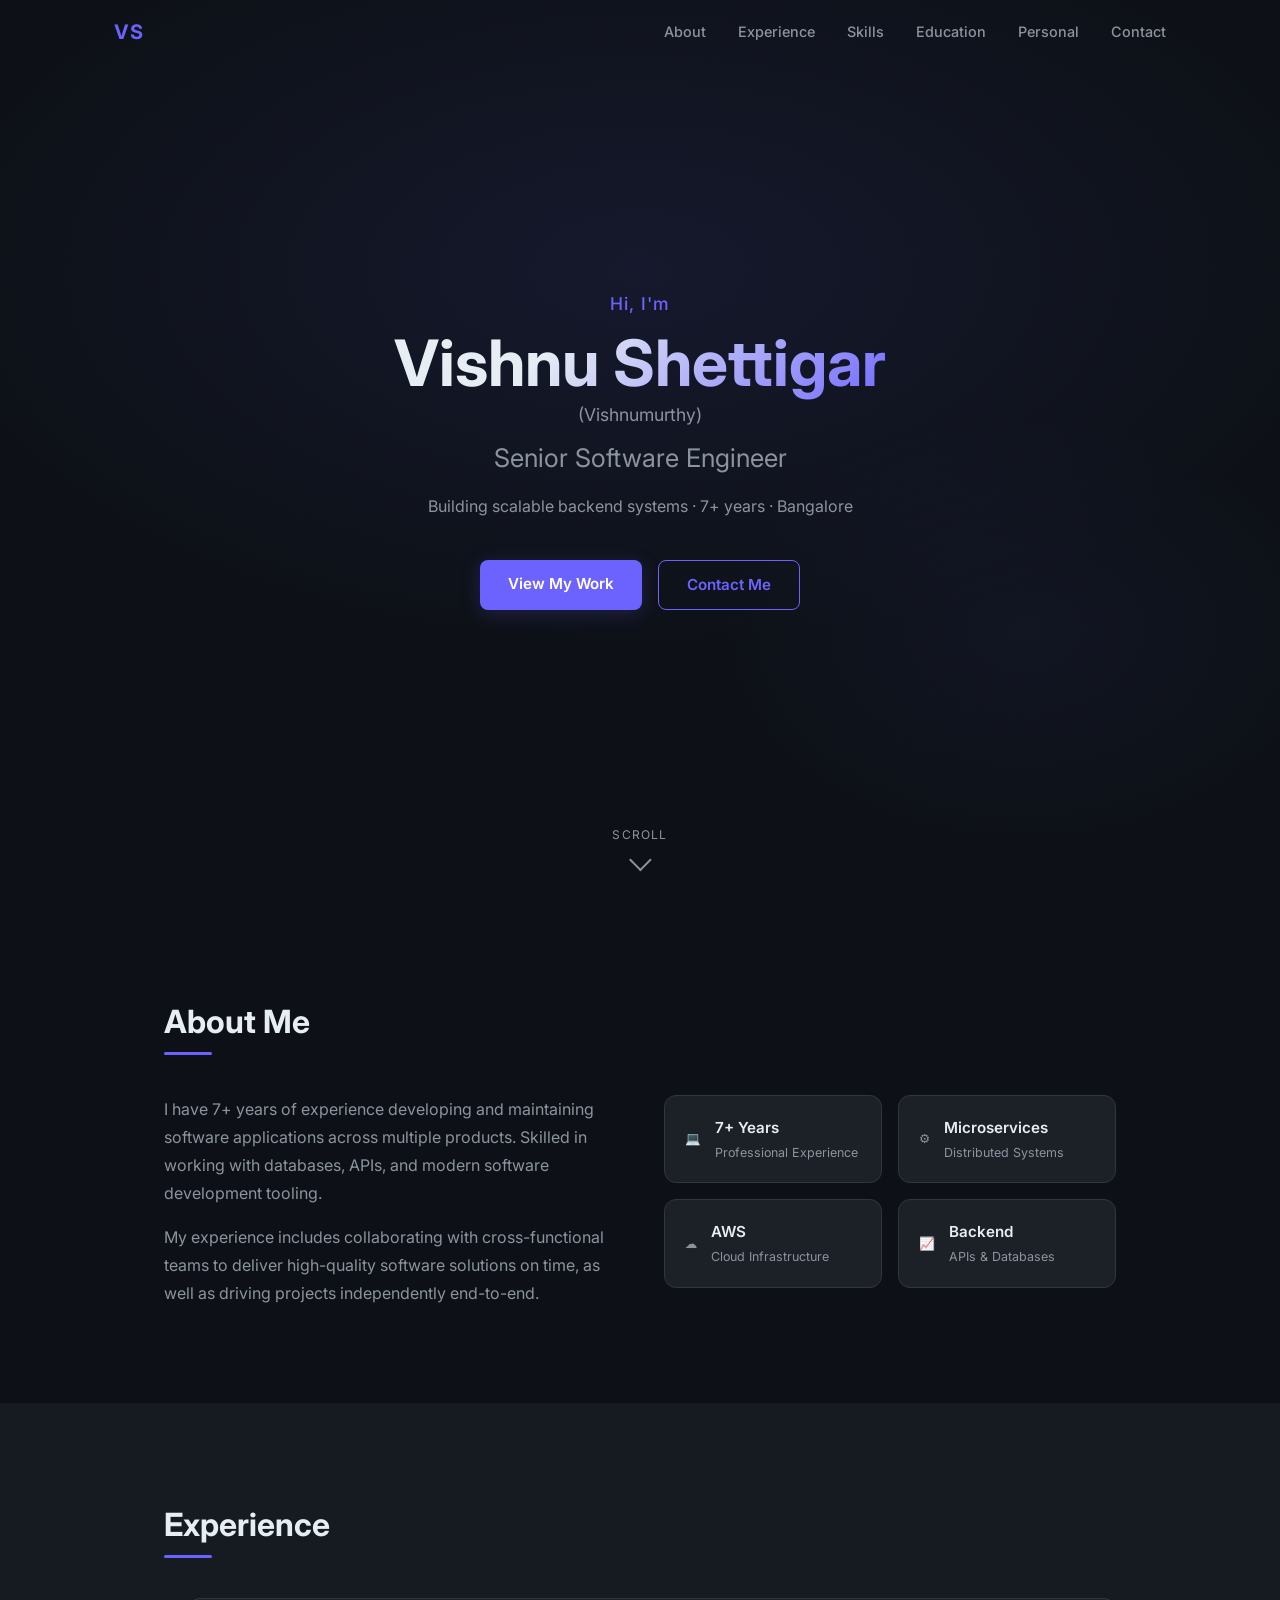
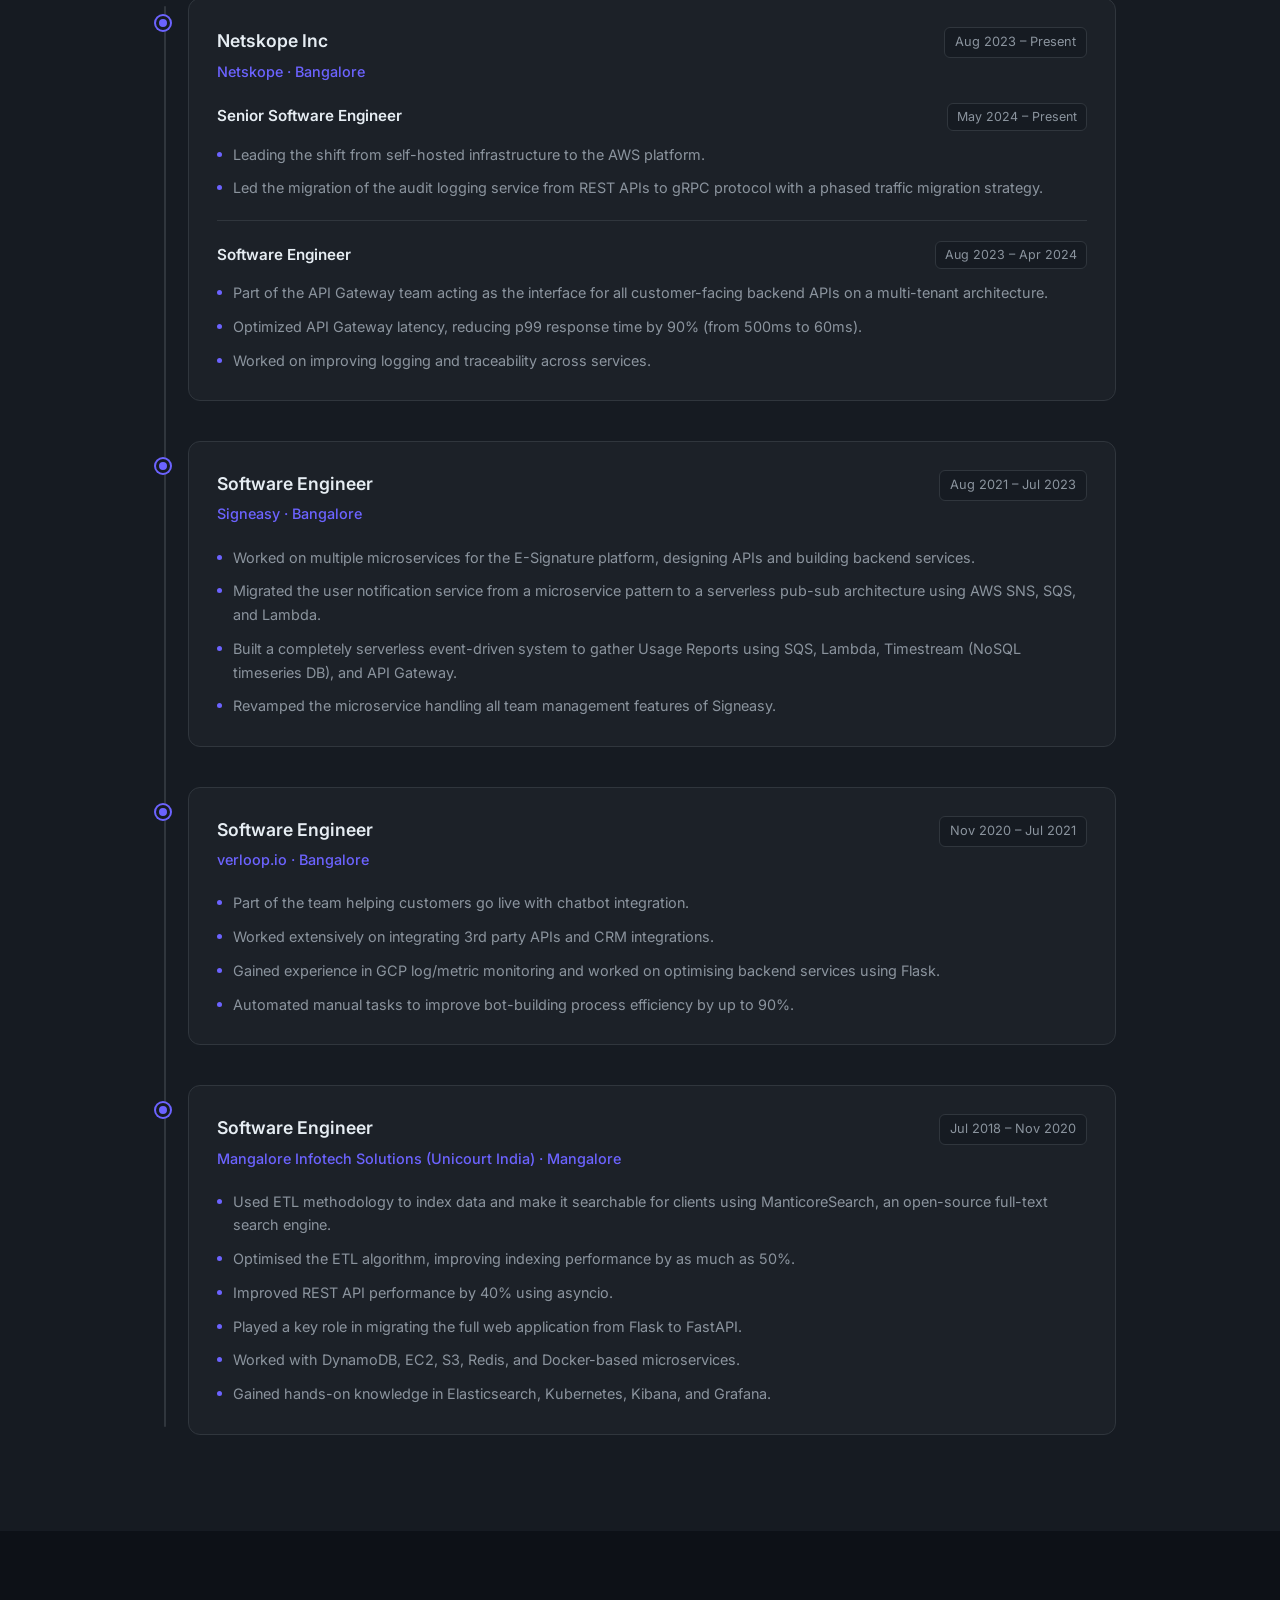
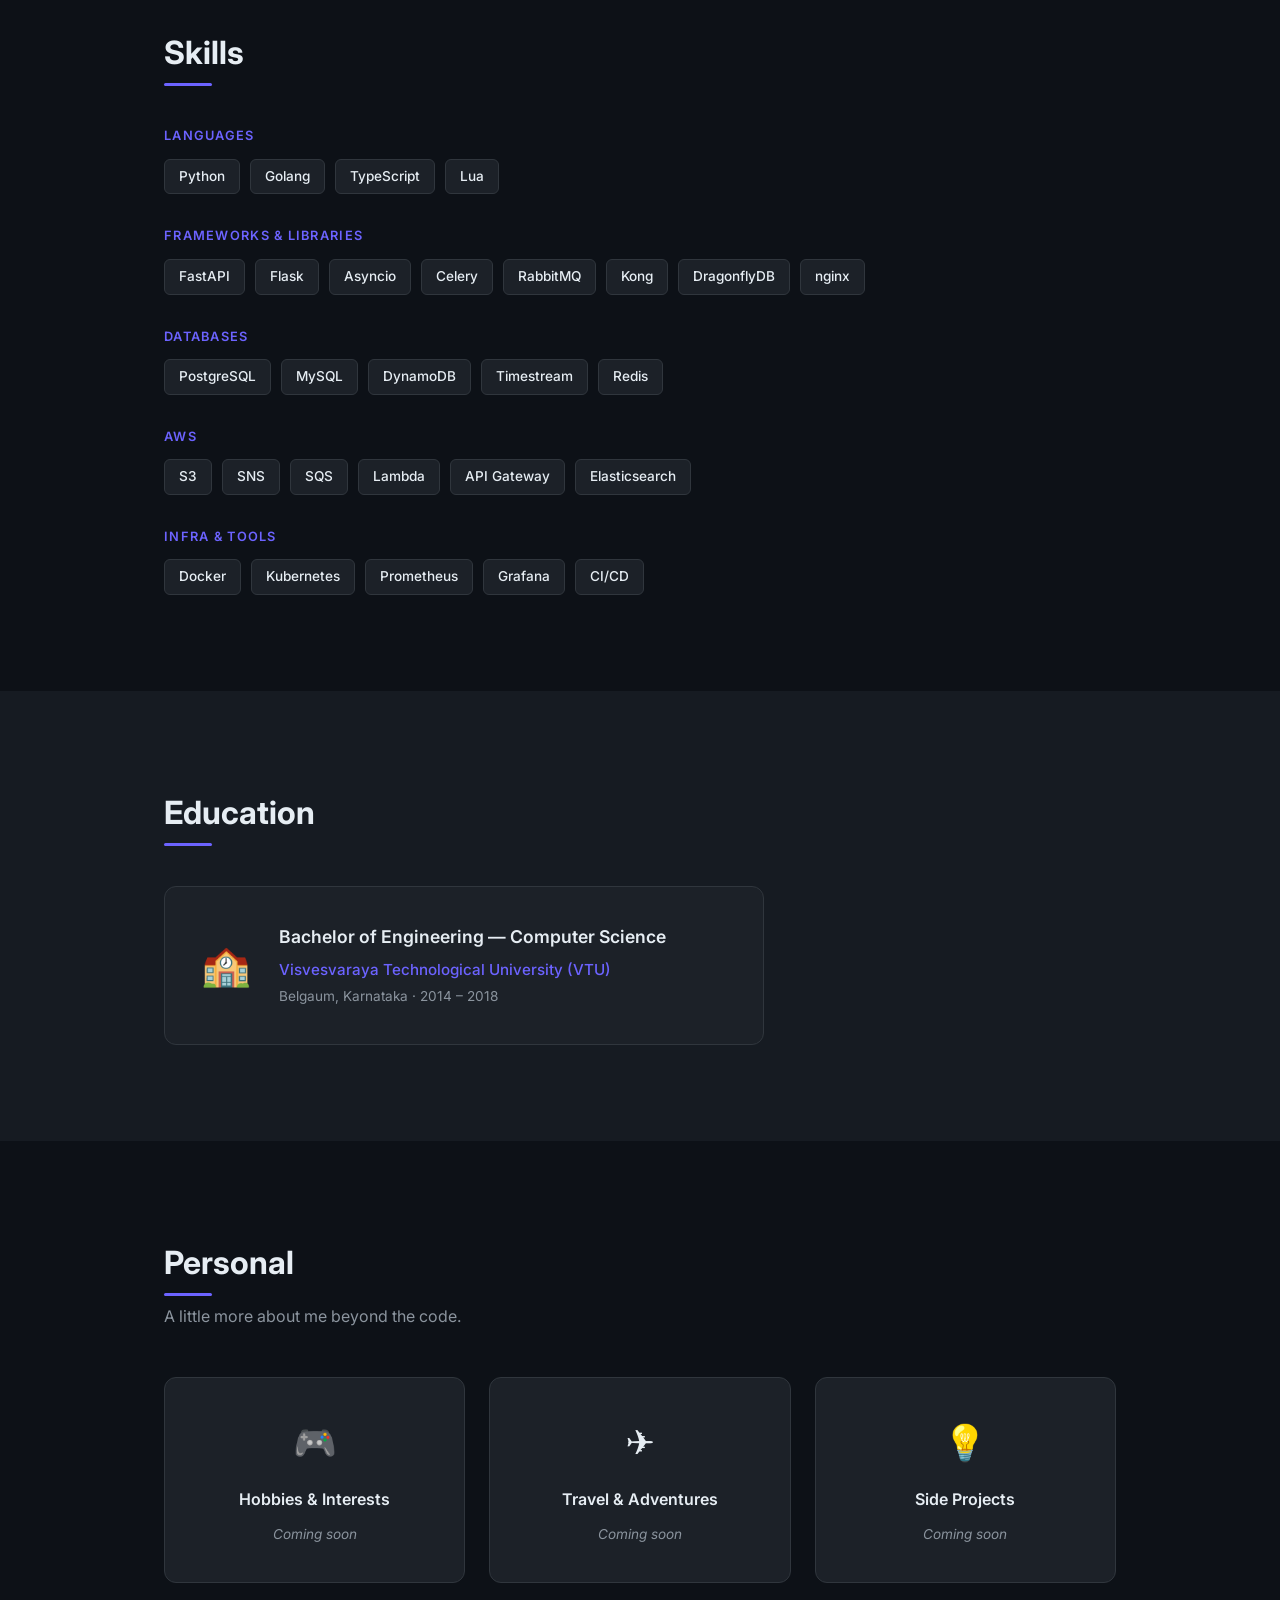
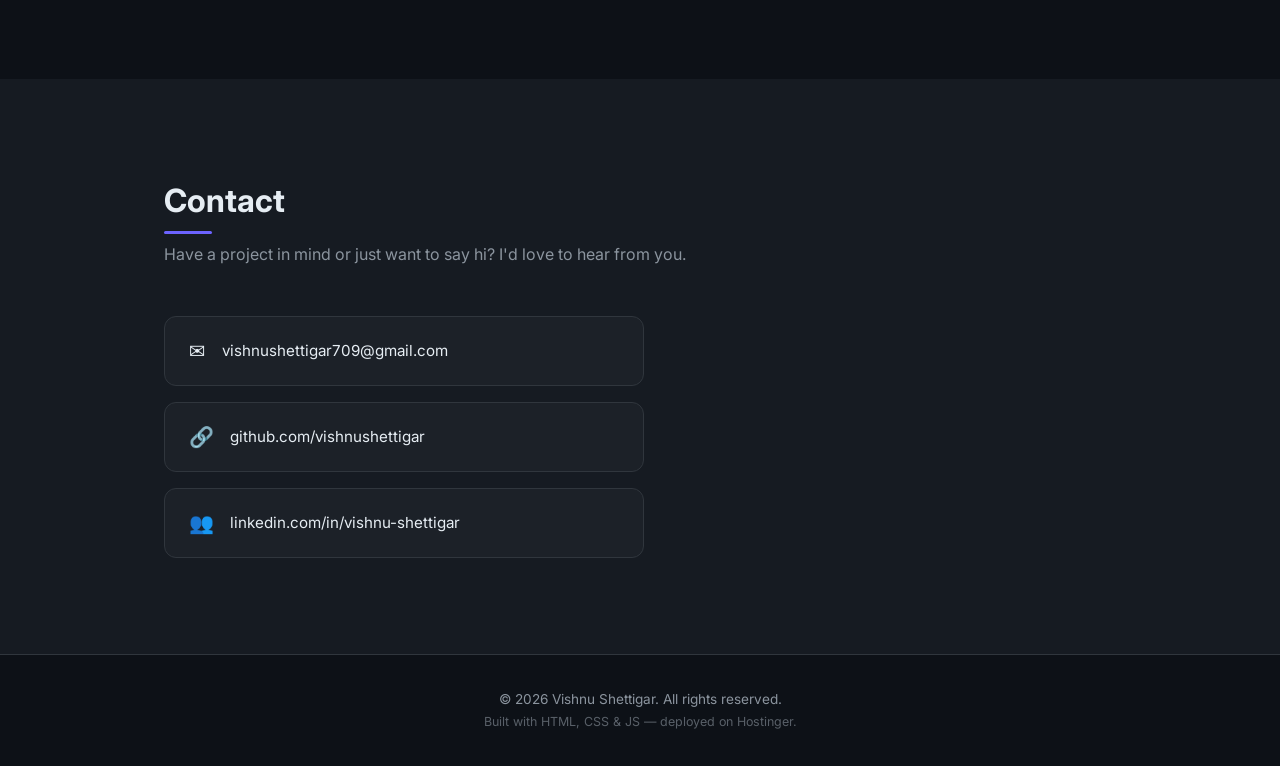
==== commit b5913b7b: "Sync all content with updated resume PDF - Title updated to Senior Software Engineer - Added Netskop" ====
--- a/index.html
+++ b/index.html
@@ -3,8 +3,8 @@
 <head>
   <meta charset="UTF-8" />
   <meta name="viewport" content="width=device-width, initial-scale=1.0" />
-  <title>Vishnu Shettigar — Software Engineer</title>
-  <meta name="description" content="Software Engineer with 4+ years of experience building scalable backend systems in Python and Golang. Based in Bangalore." />
+  <title>Vishnu Shettigar — Senior Software Engineer</title>
+  <meta name="description" content="Senior Software Engineer with 7+ years of experience building scalable backend systems. Python, Golang, TypeScript. Currently at Netskope." />
   <link rel="preconnect" href="https://fonts.googleapis.com" />
   <link rel="preconnect" href="https://fonts.gstatic.com" crossorigin />
   <link href="https://fonts.googleapis.com/css2?family=Inter:wght@300;400;500;600;700&display=swap" rel="stylesheet" />
@@ -42,7 +42,7 @@
           <span class="name-tooltip">My given name is Vishnumurthy. I go by Vishnu Shettigar online since most platforms require a last name.</span>
         </span>
       </h1>
-      <h2 class="hero-title">Software Engineer</h2>
+      <h2 class="hero-title">Senior Software Engineer</h2>
       <p class="hero-tagline">Building scalable backend systems &middot; 7+ years &middot; Bangalore</p>
       <div class="hero-ctas">
         <a href="#experience" class="btn btn-primary">View My Work</a>
@@ -62,14 +62,14 @@
       <div class="about-grid">
         <div class="about-text">
           <p>
-            Throughout 7+ years as a Software Engineer, I've focused on building scalable
-            and well-documented code. I enjoy working collaboratively but can also drive
-            projects independently end-to-end.
+            I have 7+ years of experience developing and maintaining software applications
+            across multiple products. Skilled in working with databases, APIs, and modern
+            software development tooling.
           </p>
           <p>
-            I specialise in Python and Golang, with hands-on experience in microservices,
-            event-driven architectures, and cloud infrastructure on AWS. I've shipped
-            production systems across e-signature, conversational AI, and enterprise SaaS.
+            My experience includes collaborating with cross-functional teams to deliver
+            high-quality software solutions on time, as well as driving projects
+            independently end-to-end.
           </p>
         </div>
         <div class="about-highlights">
@@ -111,6 +111,43 @@
     <div class="container">
       <h2 class="section-title">Experience</h2>
       <div class="timeline">
+
+        <!-- Netskope — two roles at same company -->
+        <div class="timeline-item">
+          <div class="timeline-marker"></div>
+          <div class="timeline-card">
+            <div class="timeline-header">
+              <div>
+                <h3 class="timeline-role">Netskope Inc</h3>
+                <p class="timeline-company">Netskope &middot; Bangalore</p>
+              </div>
+              <span class="timeline-period">Aug 2023 – Present</span>
+            </div>
+
+            <div class="timeline-subrole">
+              <div class="timeline-subrole-header">
+                <span class="timeline-subrole-title">Senior Software Engineer</span>
+                <span class="timeline-subrole-period">May 2024 – Present</span>
+              </div>
+              <ul class="timeline-bullets">
+                <li>Leading the shift from self-hosted infrastructure to the AWS platform.</li>
+                <li>Led the migration of the audit logging service from REST APIs to gRPC protocol with a phased traffic migration strategy.</li>
+              </ul>
+            </div>
+
+            <div class="timeline-subrole">
+              <div class="timeline-subrole-header">
+                <span class="timeline-subrole-title">Software Engineer</span>
+                <span class="timeline-subrole-period">Aug 2023 – Apr 2024</span>
+              </div>
+              <ul class="timeline-bullets">
+                <li>Part of the API Gateway team acting as the interface for all customer-facing backend APIs on a multi-tenant architecture.</li>
+                <li>Optimized API Gateway latency, reducing p99 response time by 90% (from 500ms to 60ms).</li>
+                <li>Worked on improving logging and traceability across services.</li>
+              </ul>
+            </div>
+          </div>
+        </div>
 
         <div class="timeline-item">
           <div class="timeline-marker"></div>
@@ -120,32 +157,13 @@
                 <h3 class="timeline-role">Software Engineer</h3>
                 <p class="timeline-company">Signeasy &middot; Bangalore</p>
               </div>
-              <span class="timeline-period">Aug 2021 – Present</span>
+              <span class="timeline-period">Aug 2021 – Jul 2023</span>
             </div>
             <ul class="timeline-bullets">
-              <li>Working on multiple microservices for the E-Signature platform, designing APIs and building backend services.</li>
-              <li>Built a completely serverless event-driven system to gather Usage Reports of users using SQS, Lambda, Timestream (NoSQL timeseries DB), and API Gateway.</li>
+              <li>Worked on multiple microservices for the E-Signature platform, designing APIs and building backend services.</li>
+              <li>Migrated the user notification service from a microservice pattern to a serverless pub-sub architecture using AWS SNS, SQS, and Lambda.</li>
+              <li>Built a completely serverless event-driven system to gather Usage Reports using SQS, Lambda, Timestream (NoSQL timeseries DB), and API Gateway.</li>
               <li>Revamped the microservice handling all team management features of Signeasy.</li>
-              <li>Implemented pub-sub architecture for a service using SNS, SQS, and Lambda.</li>
-            </ul>
-          </div>
-        </div>
-
-        <div class="timeline-item">
-          <div class="timeline-marker"></div>
-          <div class="timeline-card">
-            <div class="timeline-header">
-              <div>
-                <h3 class="timeline-role">Software Development Engineer</h3>
-                <p class="timeline-company">verloop.io &middot; Bangalore</p>
-              </div>
-              <span class="timeline-period">Nov 2020 – Jul 2021</span>
-            </div>
-            <ul class="timeline-bullets">
-              <li>Part of the team helping customers go live with chatbot integration.</li>
-              <li>Worked extensively on integrating 3rd party APIs and CRM integrations.</li>
-              <li>Built APIs using Flask; handled multiple client projects simultaneously.</li>
-              <li>Gained experience in GCP log/metric monitoring and worked on optimising backend performance.</li>
             </ul>
           </div>
         </div>
@@ -156,18 +174,36 @@
             <div class="timeline-header">
               <div>
                 <h3 class="timeline-role">Software Engineer</h3>
-                <p class="timeline-company">Mangalore Infotech Solutions &middot; Mangalore</p>
+                <p class="timeline-company">verloop.io &middot; Bangalore</p>
+              </div>
+              <span class="timeline-period">Nov 2020 – Jul 2021</span>
+            </div>
+            <ul class="timeline-bullets">
+              <li>Part of the team helping customers go live with chatbot integration.</li>
+              <li>Worked extensively on integrating 3rd party APIs and CRM integrations.</li>
+              <li>Gained experience in GCP log/metric monitoring and worked on optimising backend services using Flask.</li>
+              <li>Automated manual tasks to improve bot-building process efficiency by up to 90%.</li>
+            </ul>
+          </div>
+        </div>
+
+        <div class="timeline-item">
+          <div class="timeline-marker"></div>
+          <div class="timeline-card">
+            <div class="timeline-header">
+              <div>
+                <h3 class="timeline-role">Software Engineer</h3>
+                <p class="timeline-company">Mangalore Infotech Solutions (Unicourt India) &middot; Mangalore</p>
               </div>
               <span class="timeline-period">Jul 2018 – Nov 2020</span>
             </div>
             <ul class="timeline-bullets">
-              <li>Core team member responsible for indexing search data and managing client-facing REST APIs and task automations.</li>
-              <li>Used RabbitMQ and Celery for task queuing, scheduling of client tasks, and automation of internal workflows.</li>
-              <li>Worked on ETL pipeline to make data searchable for clients using ManticoreSearch, an open-source full-text search engine.</li>
+              <li>Used ETL methodology to index data and make it searchable for clients using ManticoreSearch, an open-source full-text search engine.</li>
               <li>Optimised the ETL algorithm, improving indexing performance by as much as 50%.</li>
-              <li>Played a key role in migrating the full web application from Flask to FastAPI, a high-performance async framework.</li>
+              <li>Improved REST API performance by 40% using asyncio.</li>
+              <li>Played a key role in migrating the full web application from Flask to FastAPI.</li>
               <li>Worked with DynamoDB, EC2, S3, Redis, and Docker-based microservices.</li>
-              <li>Gained hands-on experience in Elasticsearch, Kubernetes, Kibana, and Grafana for search and observability.</li>
+              <li>Gained hands-on knowledge in Elasticsearch, Kubernetes, Kibana, and Grafana.</li>
             </ul>
           </div>
         </div>
@@ -187,15 +223,22 @@
           <div class="badge-list">
             <span class="badge">Python</span>
             <span class="badge">Golang</span>
-          </div>
-        </div>
-
-        <div class="skill-group">
-          <h3 class="skill-group-title">Frameworks</h3>
-          <div class="badge-list">
+            <span class="badge">TypeScript</span>
+            <span class="badge">Lua</span>
+          </div>
+        </div>
+
+        <div class="skill-group">
+          <h3 class="skill-group-title">Frameworks &amp; Libraries</h3>
+          <div class="badge-list">
+            <span class="badge">FastAPI</span>
             <span class="badge">Flask</span>
-            <span class="badge">FastAPI</span>
-            <span class="badge">Django</span>
+            <span class="badge">Asyncio</span>
+            <span class="badge">Celery</span>
+            <span class="badge">RabbitMQ</span>
+            <span class="badge">Kong</span>
+            <span class="badge">DragonflyDB</span>
+            <span class="badge">nginx</span>
           </div>
         </div>
 
@@ -205,6 +248,7 @@
             <span class="badge">PostgreSQL</span>
             <span class="badge">MySQL</span>
             <span class="badge">DynamoDB</span>
+            <span class="badge">Timestream</span>
             <span class="badge">Redis</span>
           </div>
         </div>
@@ -212,12 +256,12 @@
         <div class="skill-group">
           <h3 class="skill-group-title">AWS</h3>
           <div class="badge-list">
+            <span class="badge">S3</span>
+            <span class="badge">SNS</span>
+            <span class="badge">SQS</span>
             <span class="badge">Lambda</span>
             <span class="badge">API Gateway</span>
-            <span class="badge">SQS</span>
-            <span class="badge">SNS</span>
-            <span class="badge">S3</span>
-            <span class="badge">EC2</span>
+            <span class="badge">Elasticsearch</span>
           </div>
         </div>
 
@@ -226,11 +270,9 @@
           <div class="badge-list">
             <span class="badge">Docker</span>
             <span class="badge">Kubernetes</span>
-            <span class="badge">Elasticsearch</span>
-            <span class="badge">Kibana</span>
+            <span class="badge">Prometheus</span>
             <span class="badge">Grafana</span>
-            <span class="badge">RabbitMQ</span>
-            <span class="badge">Celery</span>
+            <span class="badge">CI/CD</span>
           </div>
         </div>
 
--- a/style.css
+++ b/style.css
@@ -561,6 +561,45 @@
   background: var(--accent);
 }
 
+/* Sub-roles (multiple positions at same company) */
+.timeline-subrole {
+  margin-bottom: 20px;
+}
+
+.timeline-subrole:last-child {
+  margin-bottom: 0;
+}
+
+.timeline-subrole + .timeline-subrole {
+  padding-top: 20px;
+  border-top: 1px solid var(--border);
+}
+
+.timeline-subrole-header {
+  display: flex;
+  justify-content: space-between;
+  align-items: center;
+  gap: 12px;
+  margin-bottom: 12px;
+  flex-wrap: wrap;
+}
+
+.timeline-subrole-title {
+  font-size: 0.95rem;
+  font-weight: 600;
+  color: var(--text);
+}
+
+.timeline-subrole-period {
+  font-size: 0.78rem;
+  color: var(--text-muted);
+  background: var(--bg-alt);
+  border: 1px solid var(--border);
+  border-radius: 6px;
+  padding: 3px 9px;
+  white-space: nowrap;
+}
+
 /* ============================================================
    Skills
    ============================================================ */
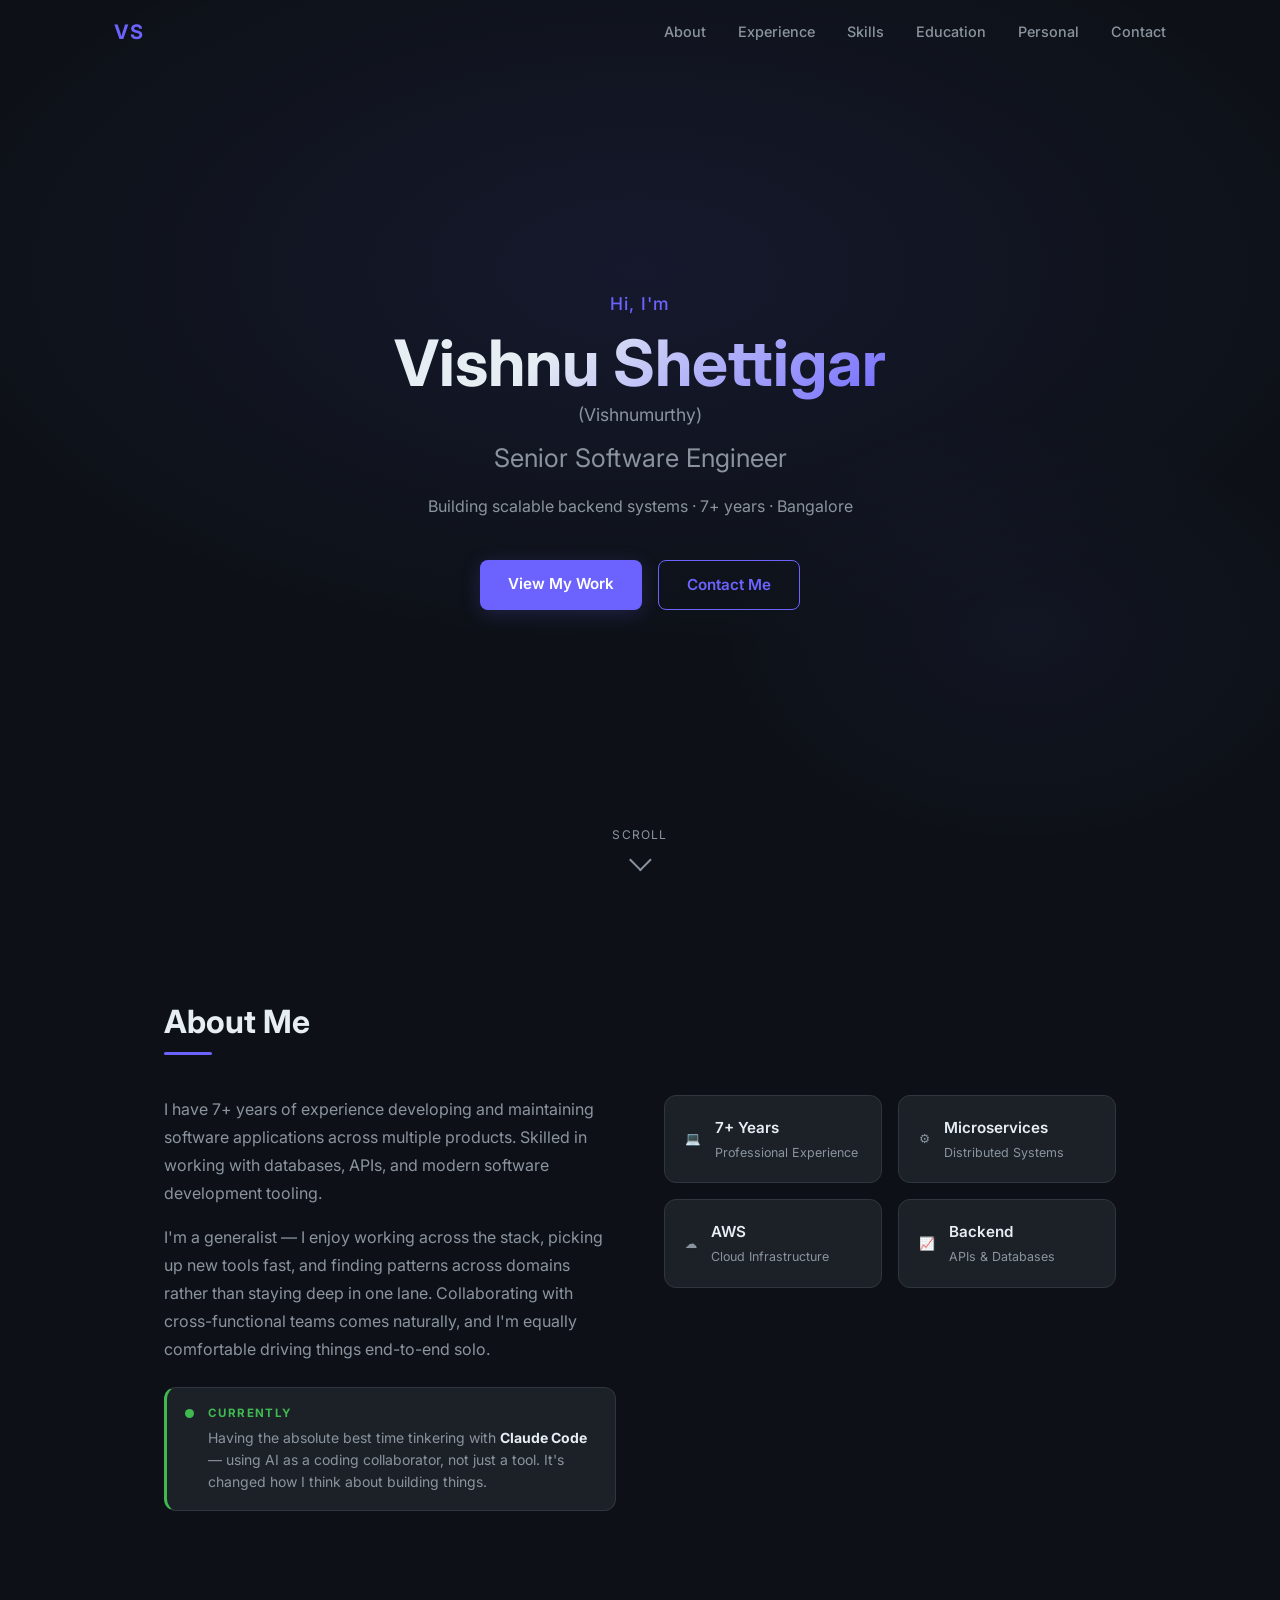
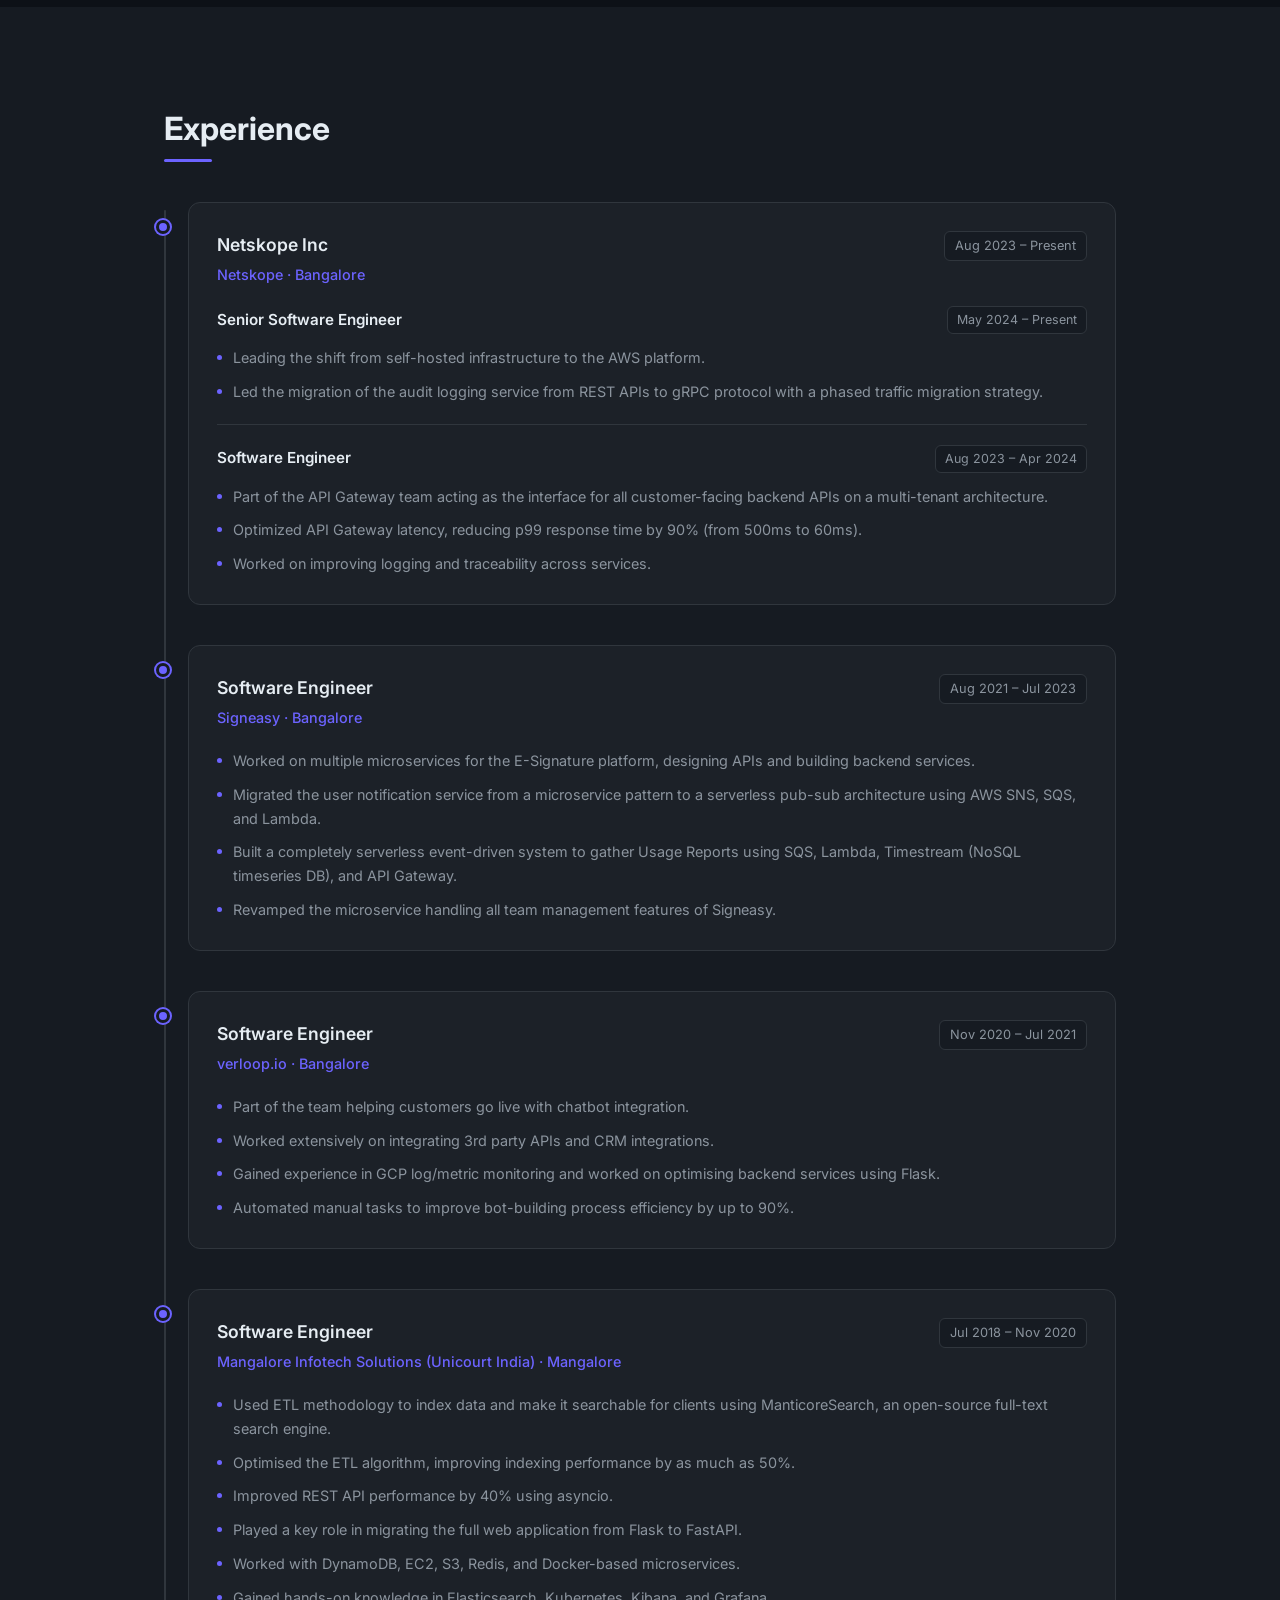
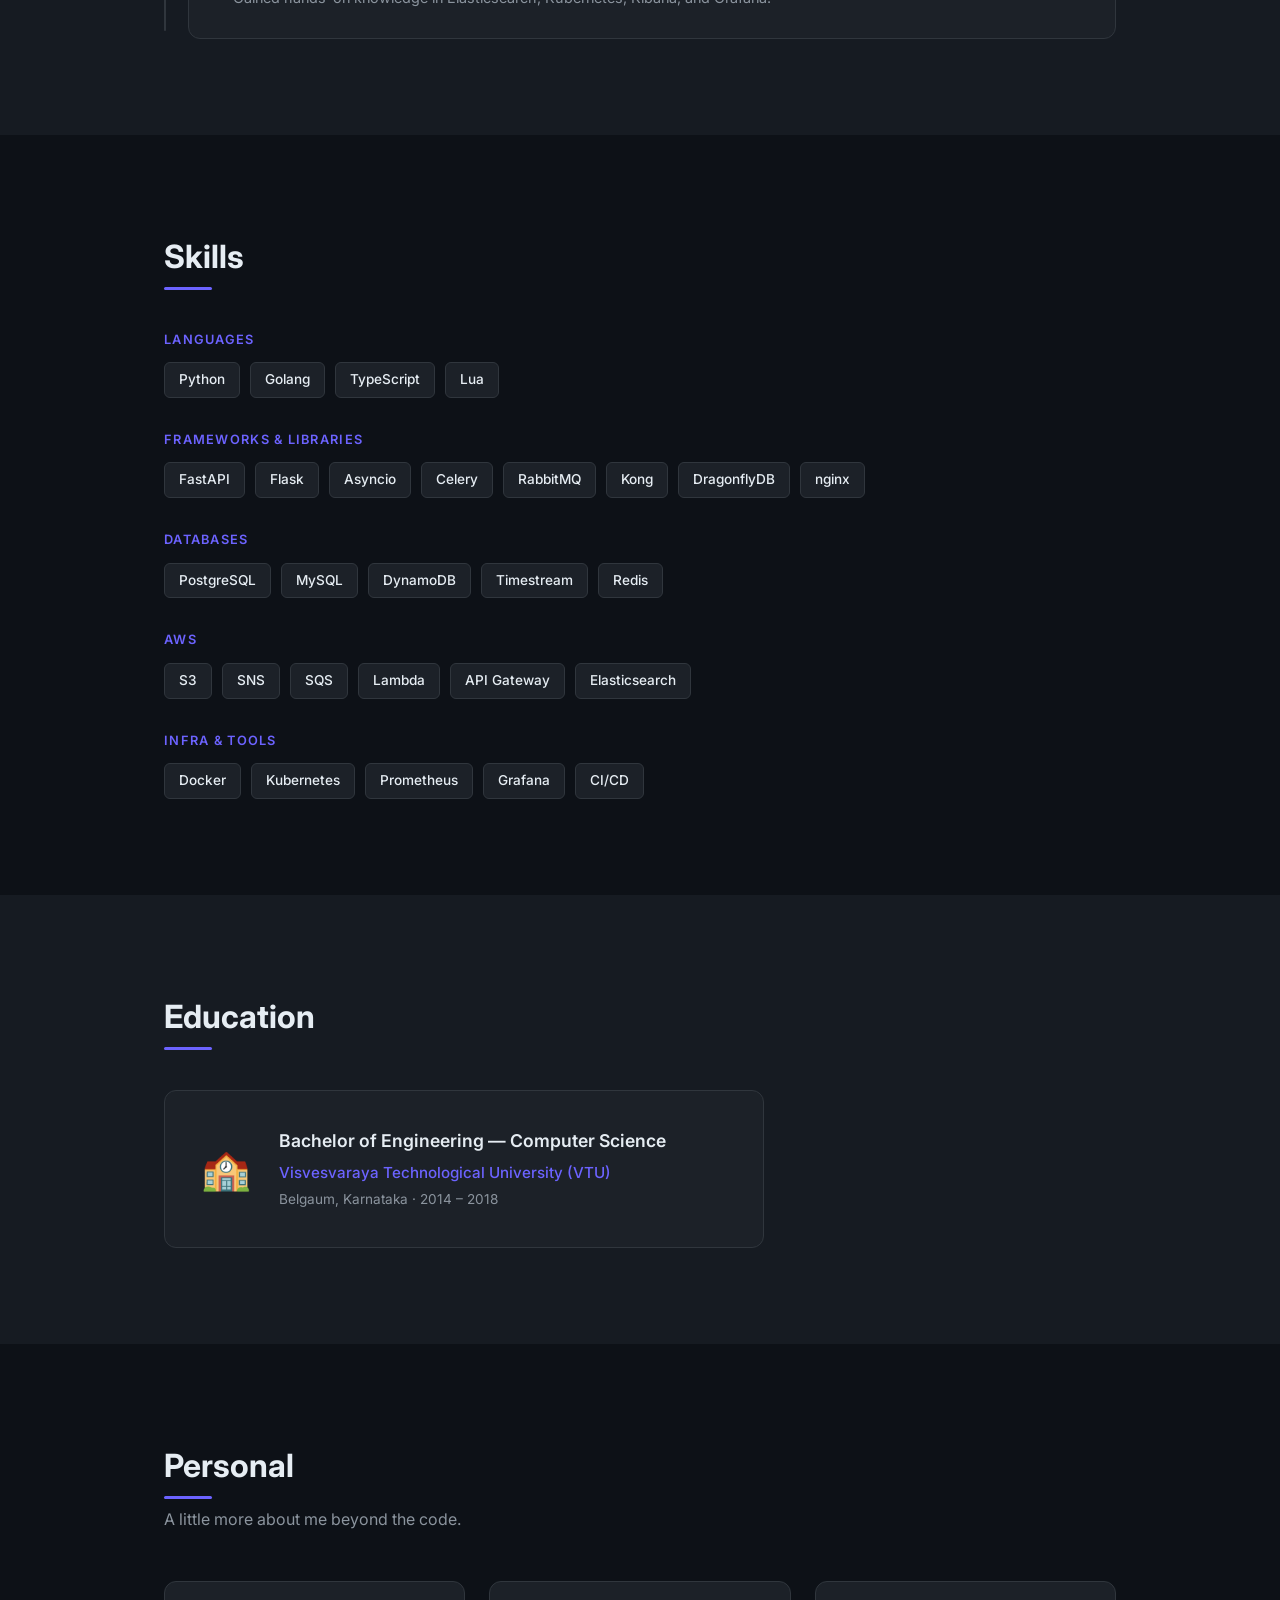
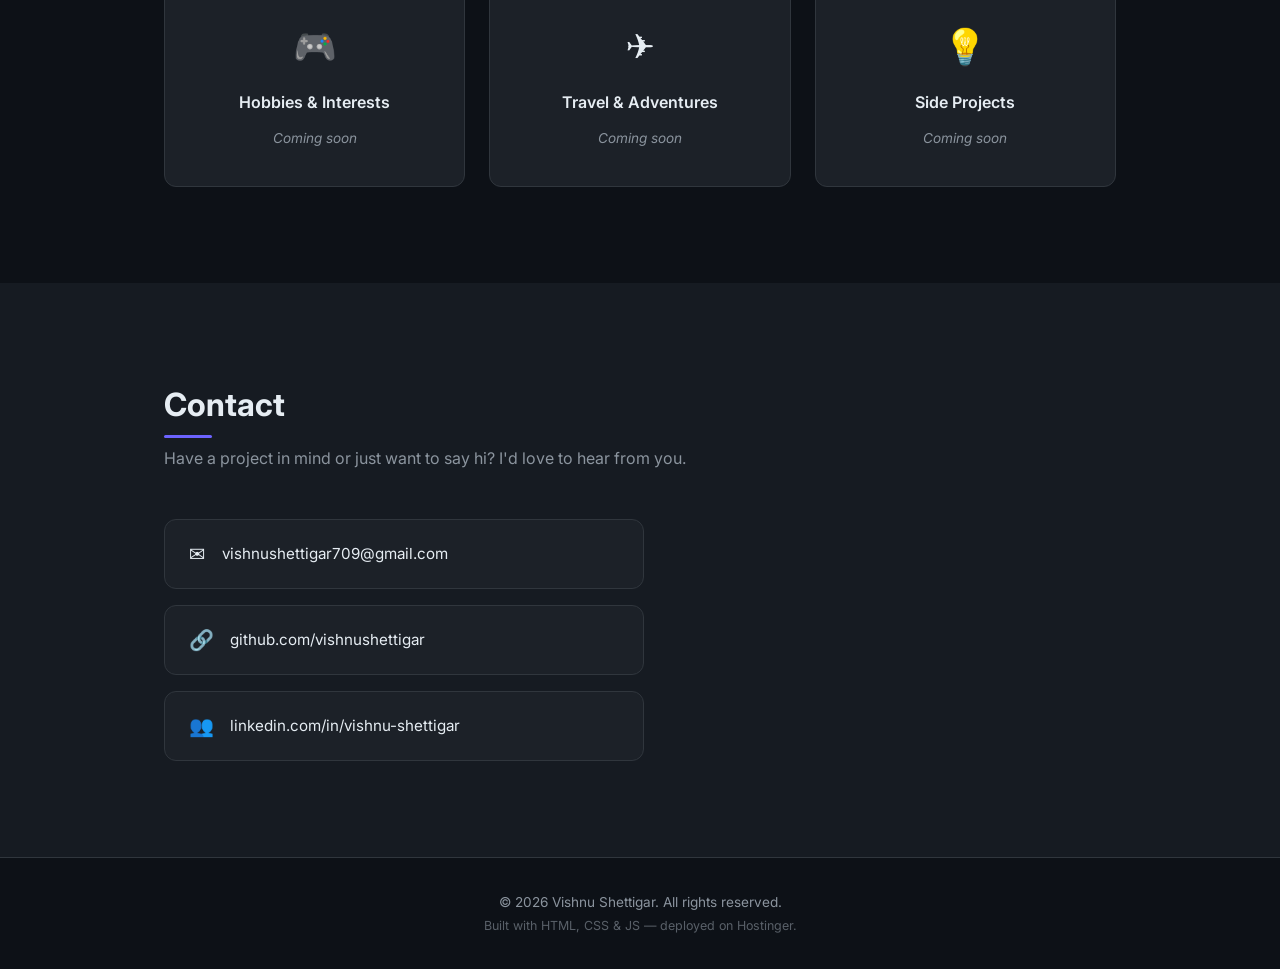
==== commit 727655d1: "Add generalist identity and Currently card to About section - Rewrote about paragraph to mention gen" ====
--- a/index.html
+++ b/index.html
@@ -67,10 +67,18 @@
             software development tooling.
           </p>
           <p>
-            My experience includes collaborating with cross-functional teams to deliver
-            high-quality software solutions on time, as well as driving projects
-            independently end-to-end.
+            I'm a generalist — I enjoy working across the stack, picking up new tools fast,
+            and finding patterns across domains rather than staying deep in one lane.
+            Collaborating with cross-functional teams comes naturally, and I'm equally
+            comfortable driving things end-to-end solo.
           </p>
+          <div class="currently-card">
+            <span class="currently-dot"></span>
+            <div class="currently-body">
+              <span class="currently-label">Currently</span>
+              <p>Having the absolute best time tinkering with <strong>Claude Code</strong> — using AI as a coding collaborator, not just a tool. It's changed how I think about building things.</p>
+            </div>
+          </div>
         </div>
         <div class="about-highlights">
           <div class="highlight-card">
--- a/style.css
+++ b/style.css
@@ -406,6 +406,57 @@
   margin-bottom: 0;
 }
 
+/* Currently card */
+.currently-card {
+  display: flex;
+  gap: 14px;
+  align-items: flex-start;
+  margin-top: 24px;
+  background: var(--surface);
+  border: 1px solid var(--border);
+  border-left: 3px solid #3fb950;
+  border-radius: var(--radius);
+  padding: 16px 18px;
+}
+
+.currently-dot {
+  flex-shrink: 0;
+  width: 9px;
+  height: 9px;
+  border-radius: 50%;
+  background: #3fb950;
+  margin-top: 5px;
+  box-shadow: 0 0 0 0 rgba(63, 185, 80, 0.5);
+  animation: pulse-dot 2s ease-in-out infinite;
+}
+
+@keyframes pulse-dot {
+  0%   { box-shadow: 0 0 0 0 rgba(63, 185, 80, 0.5); }
+  70%  { box-shadow: 0 0 0 7px rgba(63, 185, 80, 0); }
+  100% { box-shadow: 0 0 0 0 rgba(63, 185, 80, 0); }
+}
+
+.currently-label {
+  display: block;
+  font-size: 0.72rem;
+  font-weight: 700;
+  text-transform: uppercase;
+  letter-spacing: 0.12em;
+  color: #3fb950;
+  margin-bottom: 4px;
+}
+
+.currently-body p {
+  color: var(--text-muted);
+  font-size: 0.875rem;
+  line-height: 1.6;
+  margin-bottom: 0;
+}
+
+.currently-body strong {
+  color: var(--text);
+}
+
 .about-highlights {
   display: grid;
   grid-template-columns: 1fr 1fr;
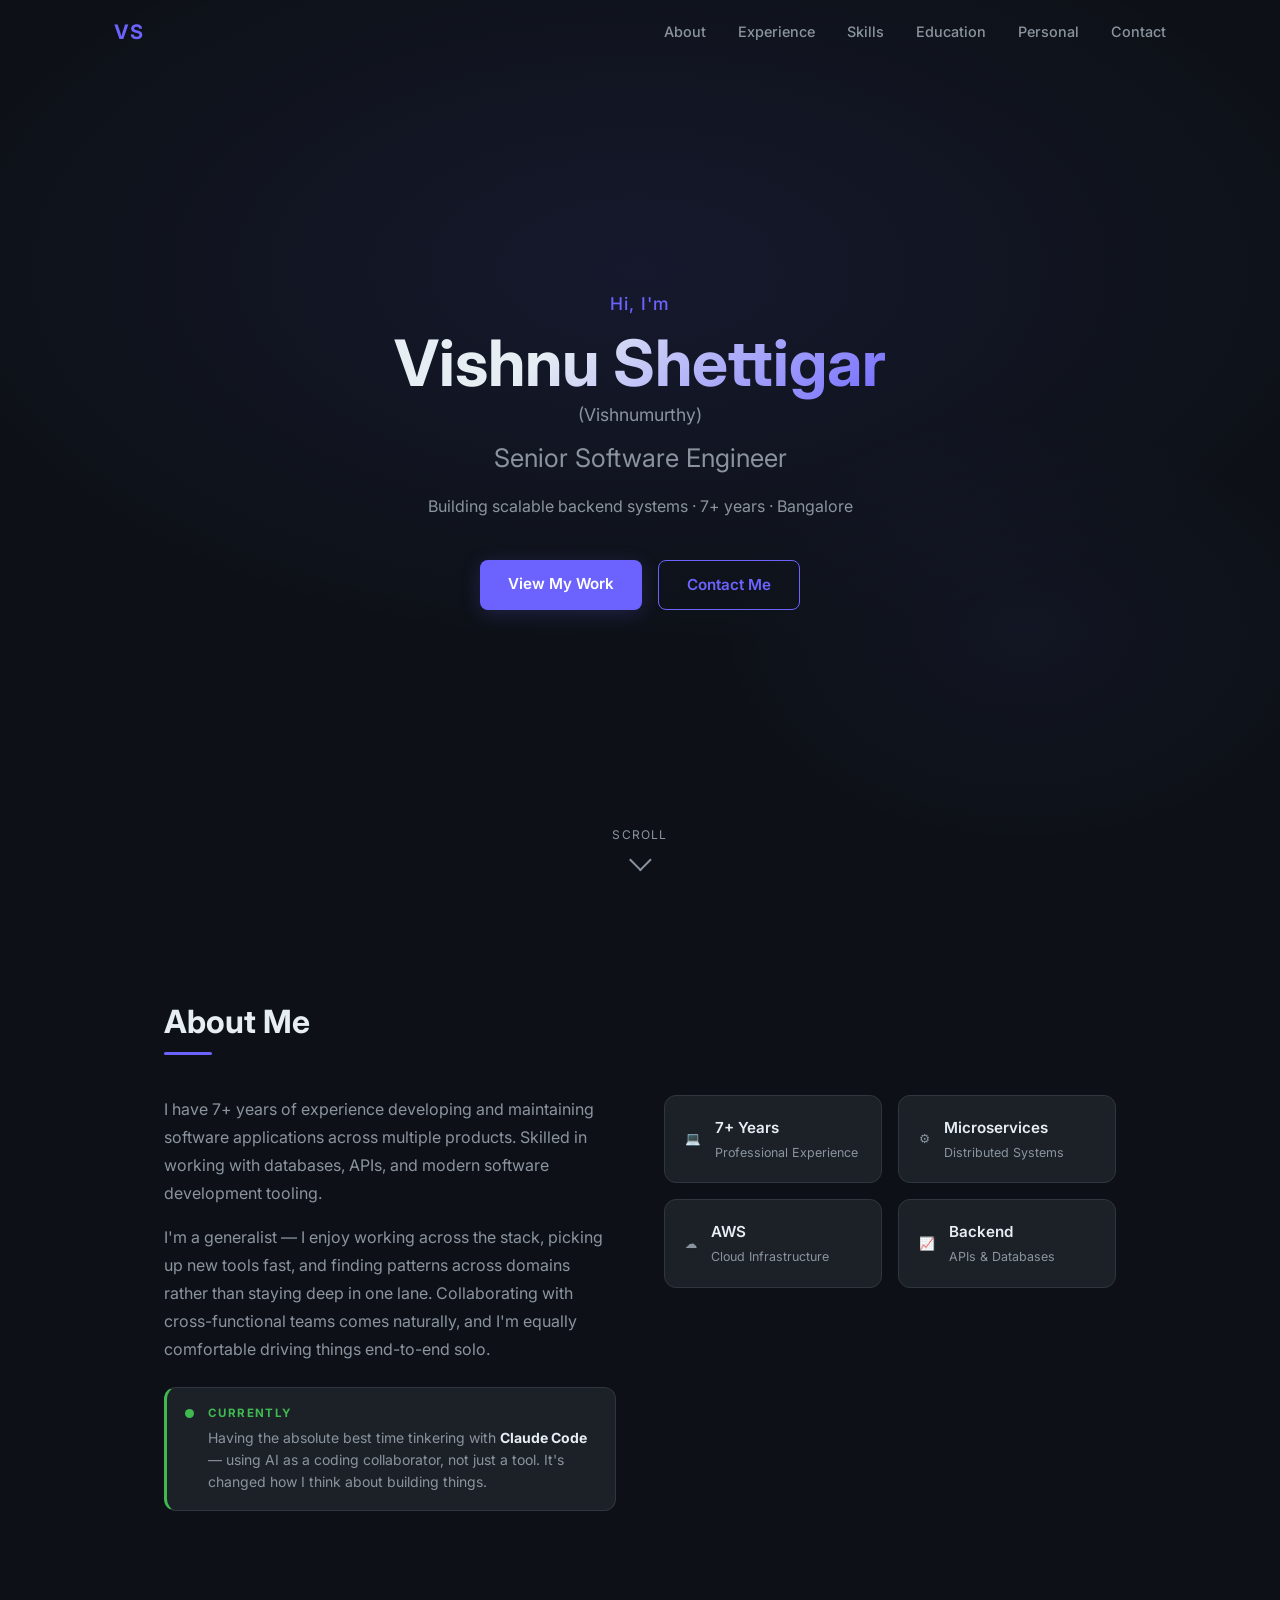
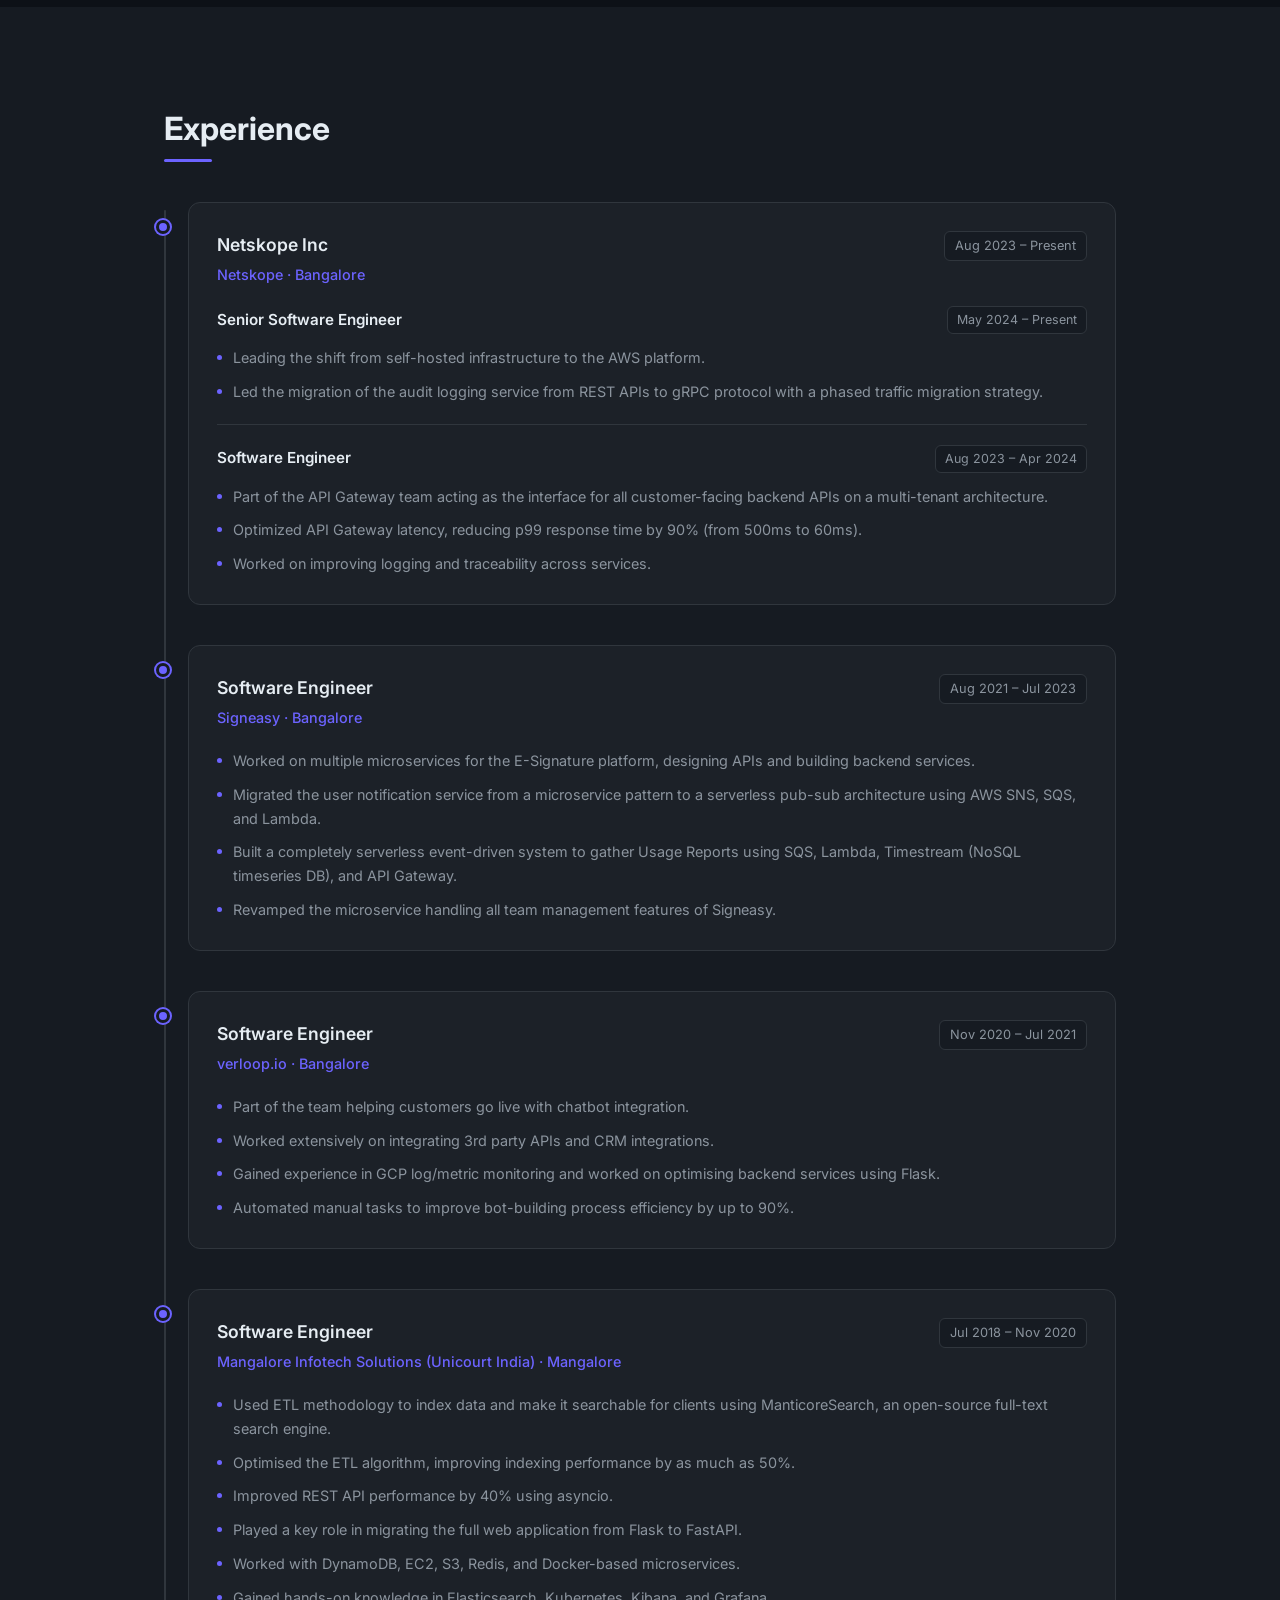
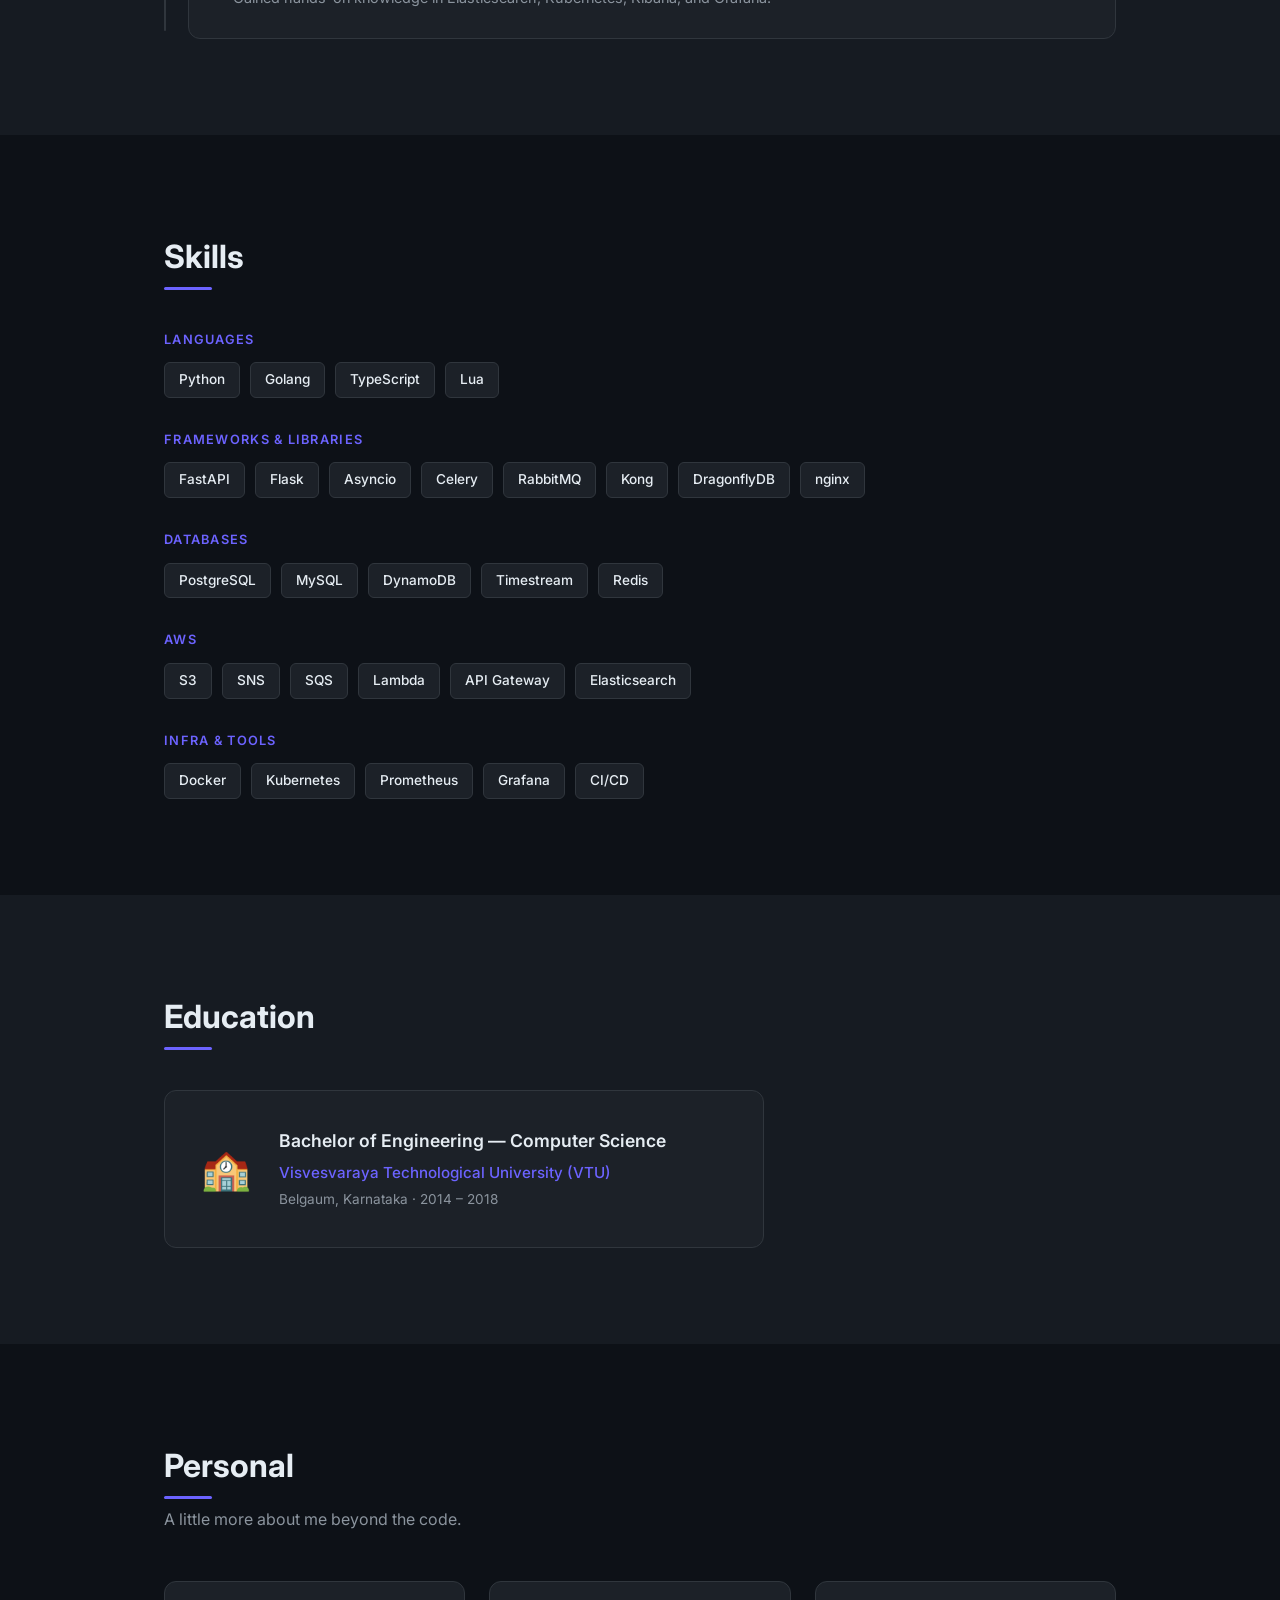
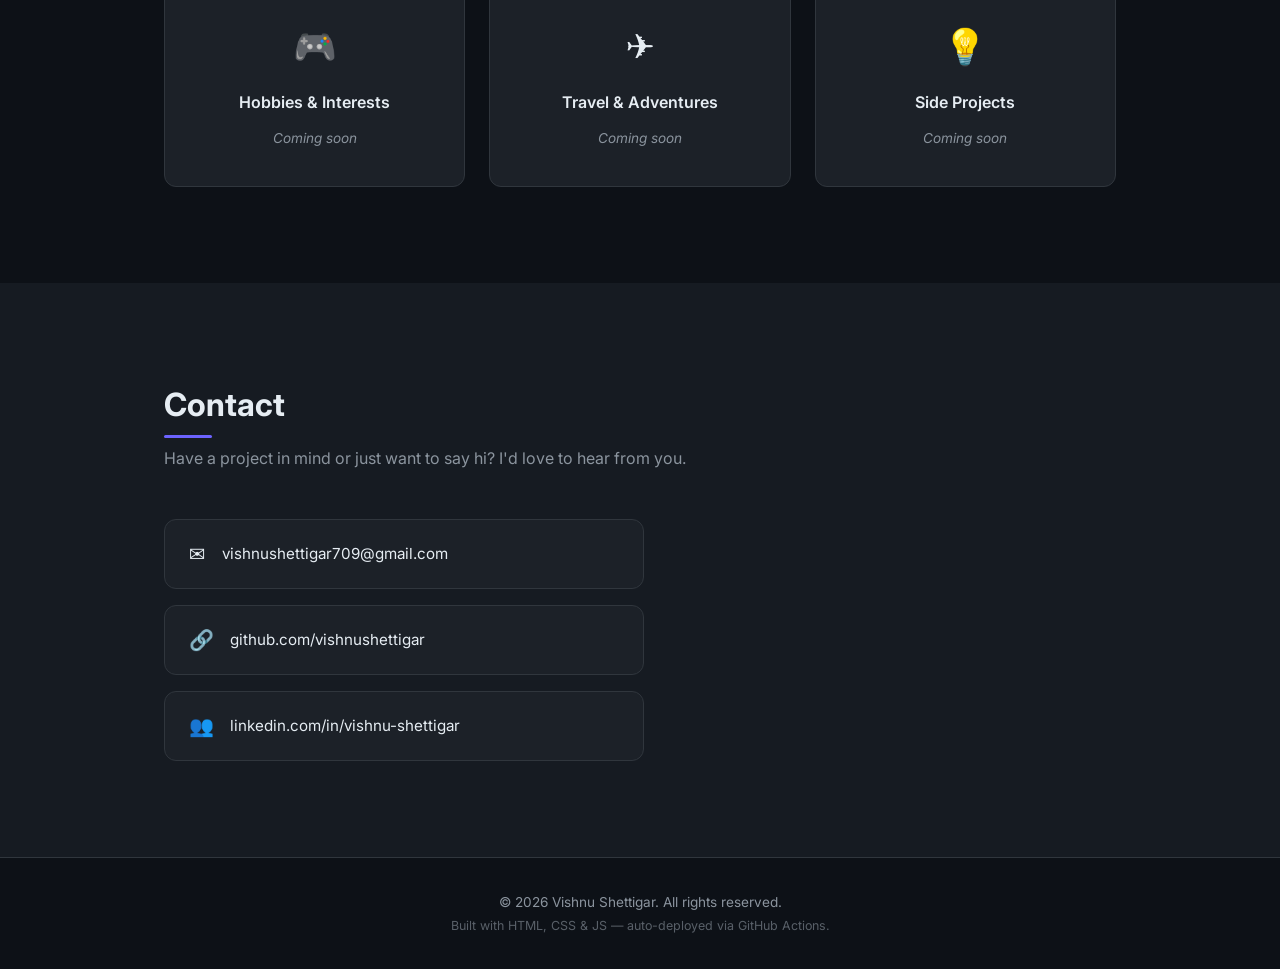
==== commit f5612343: "Test CI/CD: update footer deploy note" ====
--- a/index.html
+++ b/index.html
@@ -358,7 +358,7 @@
   <footer>
     <div class="container">
       <p>&copy; 2026 Vishnu Shettigar. All rights reserved.</p>
-      <p class="footer-built">Built with HTML, CSS &amp; JS &mdash; deployed on Hostinger.</p>
+      <p class="footer-built">Built with HTML, CSS &amp; JS &mdash; auto-deployed via GitHub Actions.</p>
     </div>
   </footer>
 
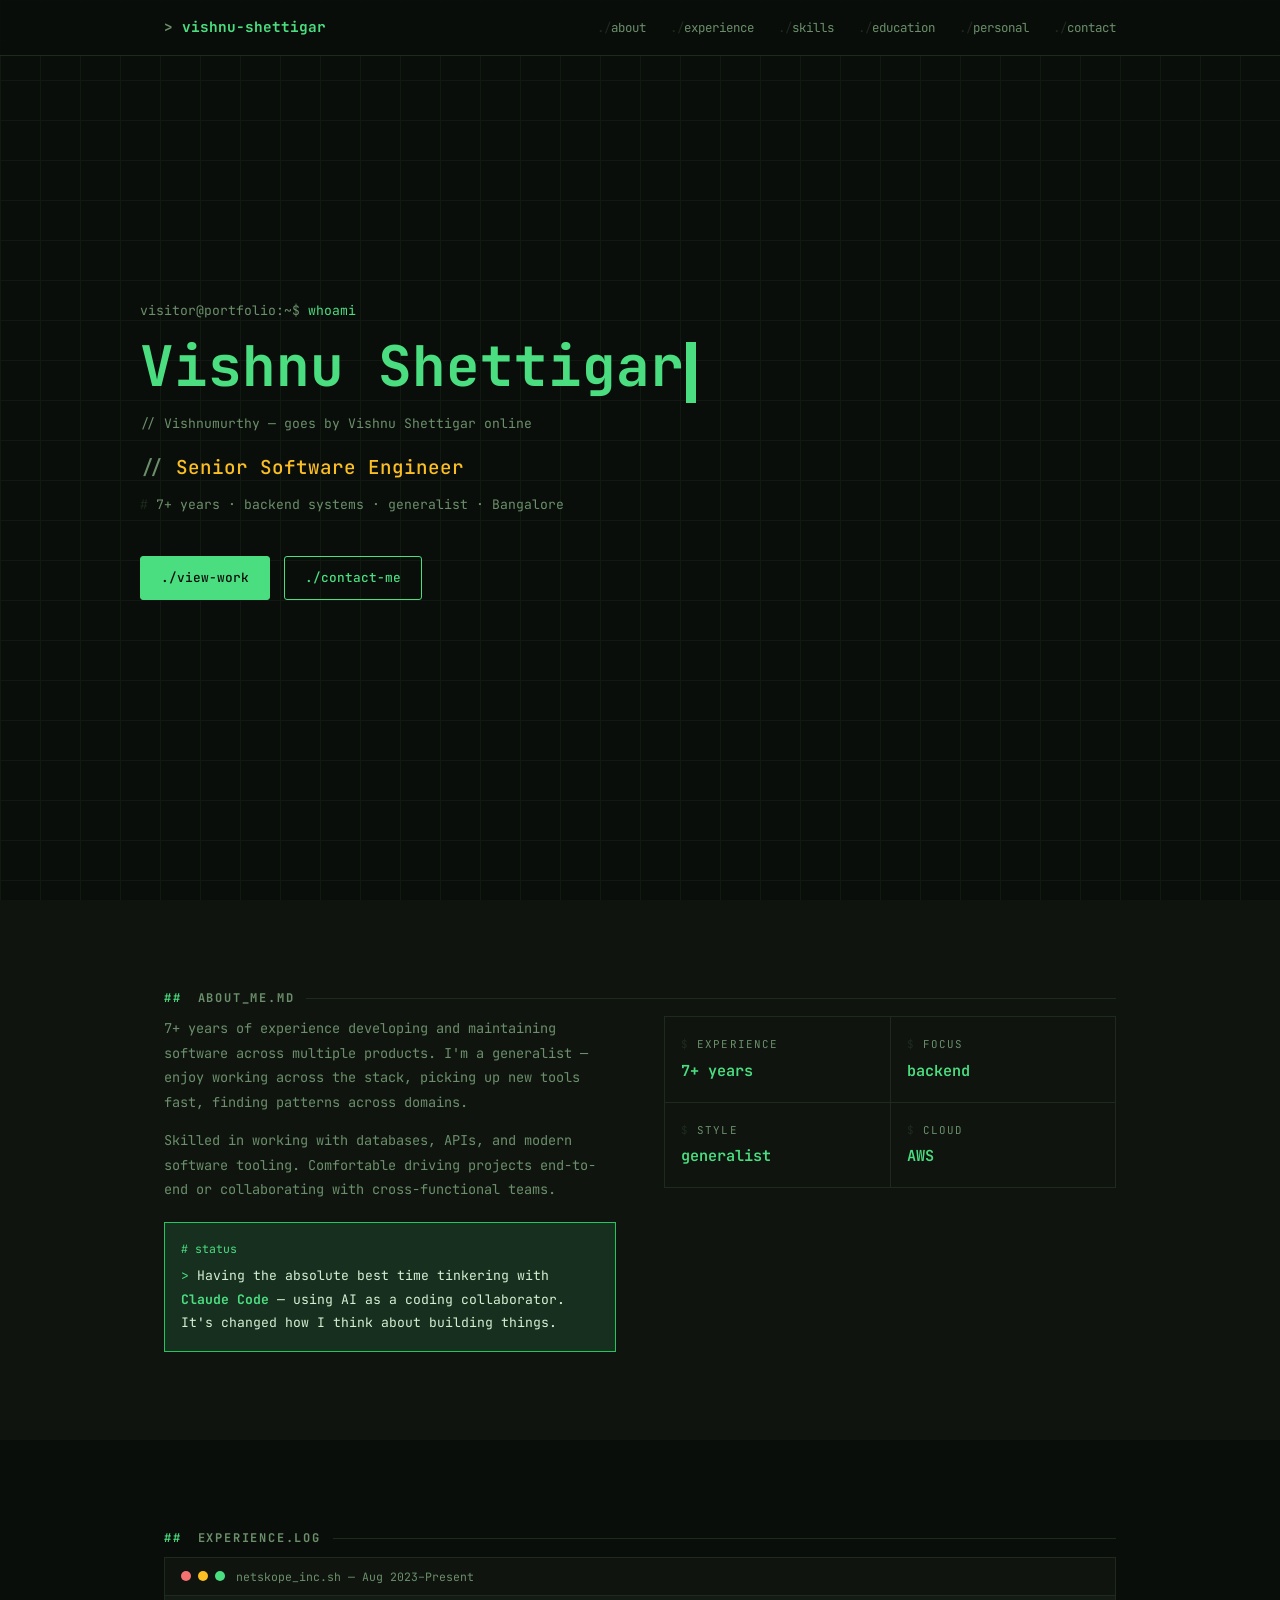
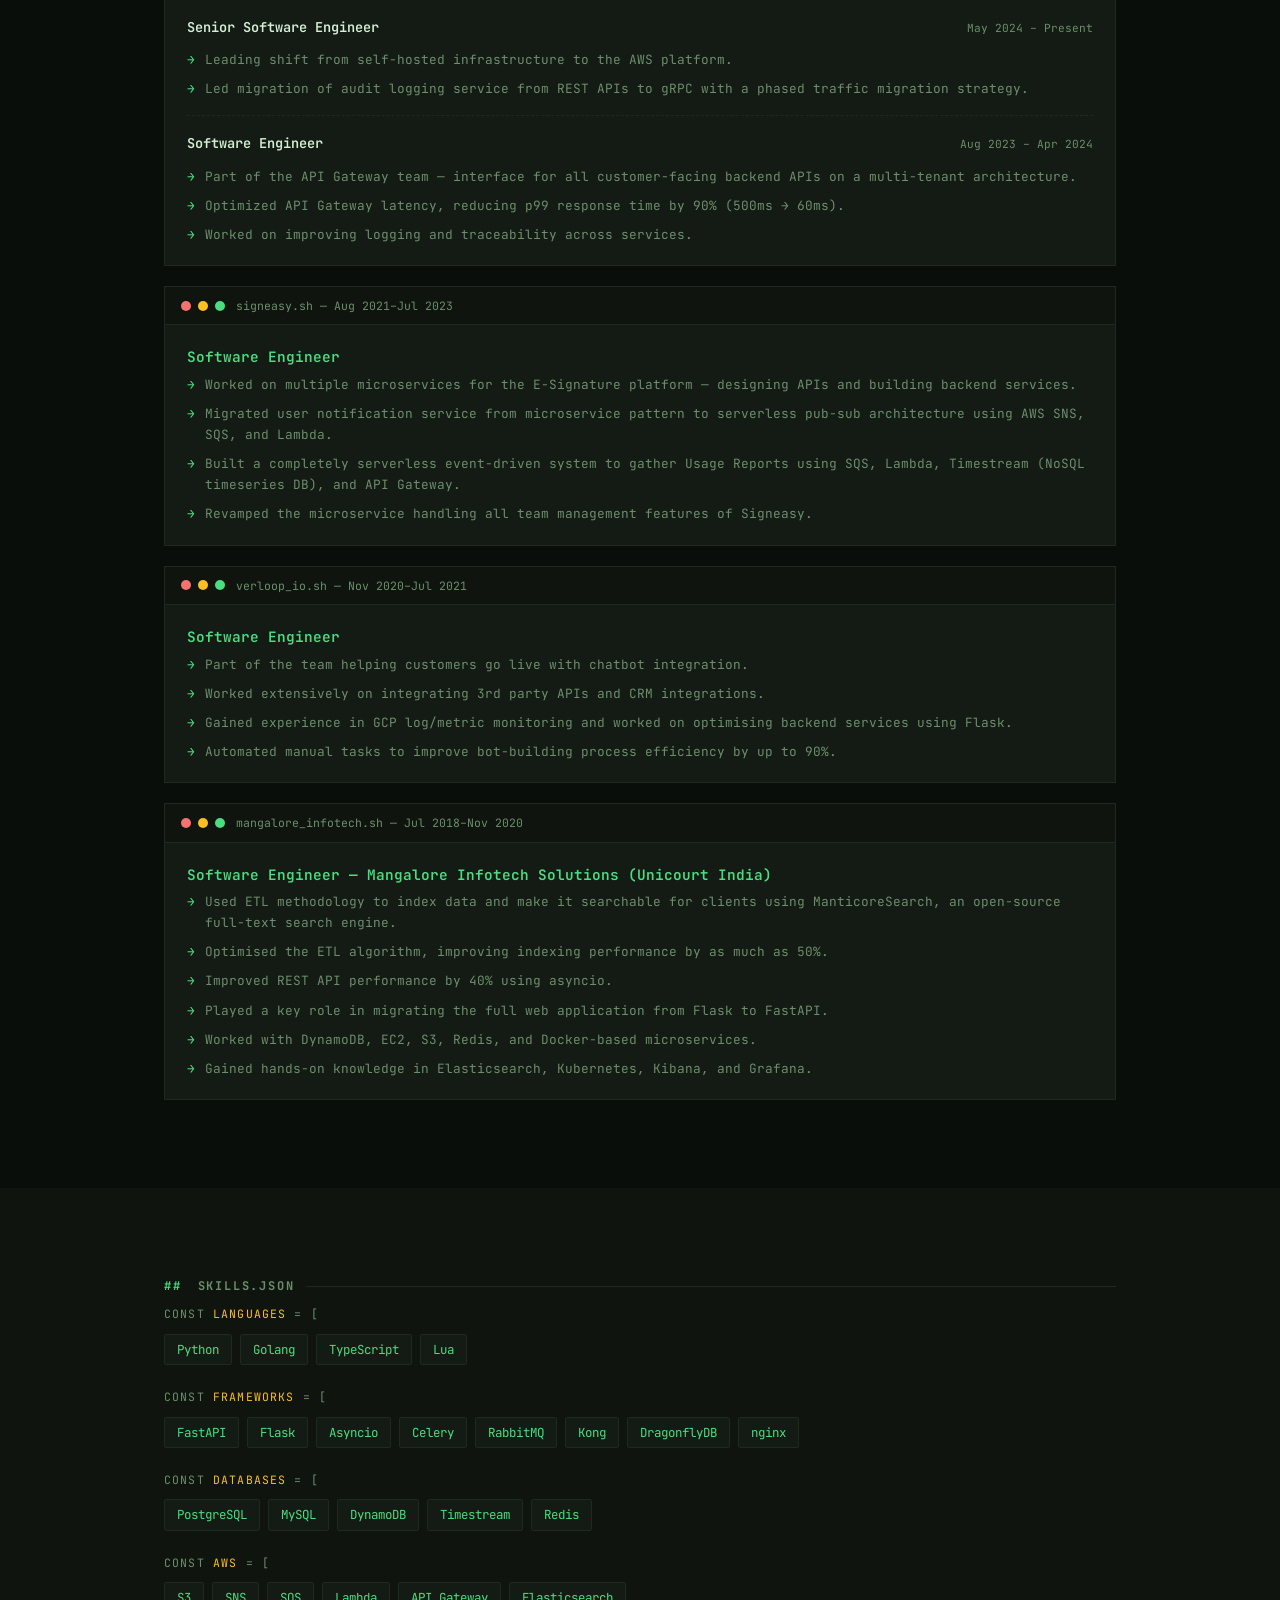
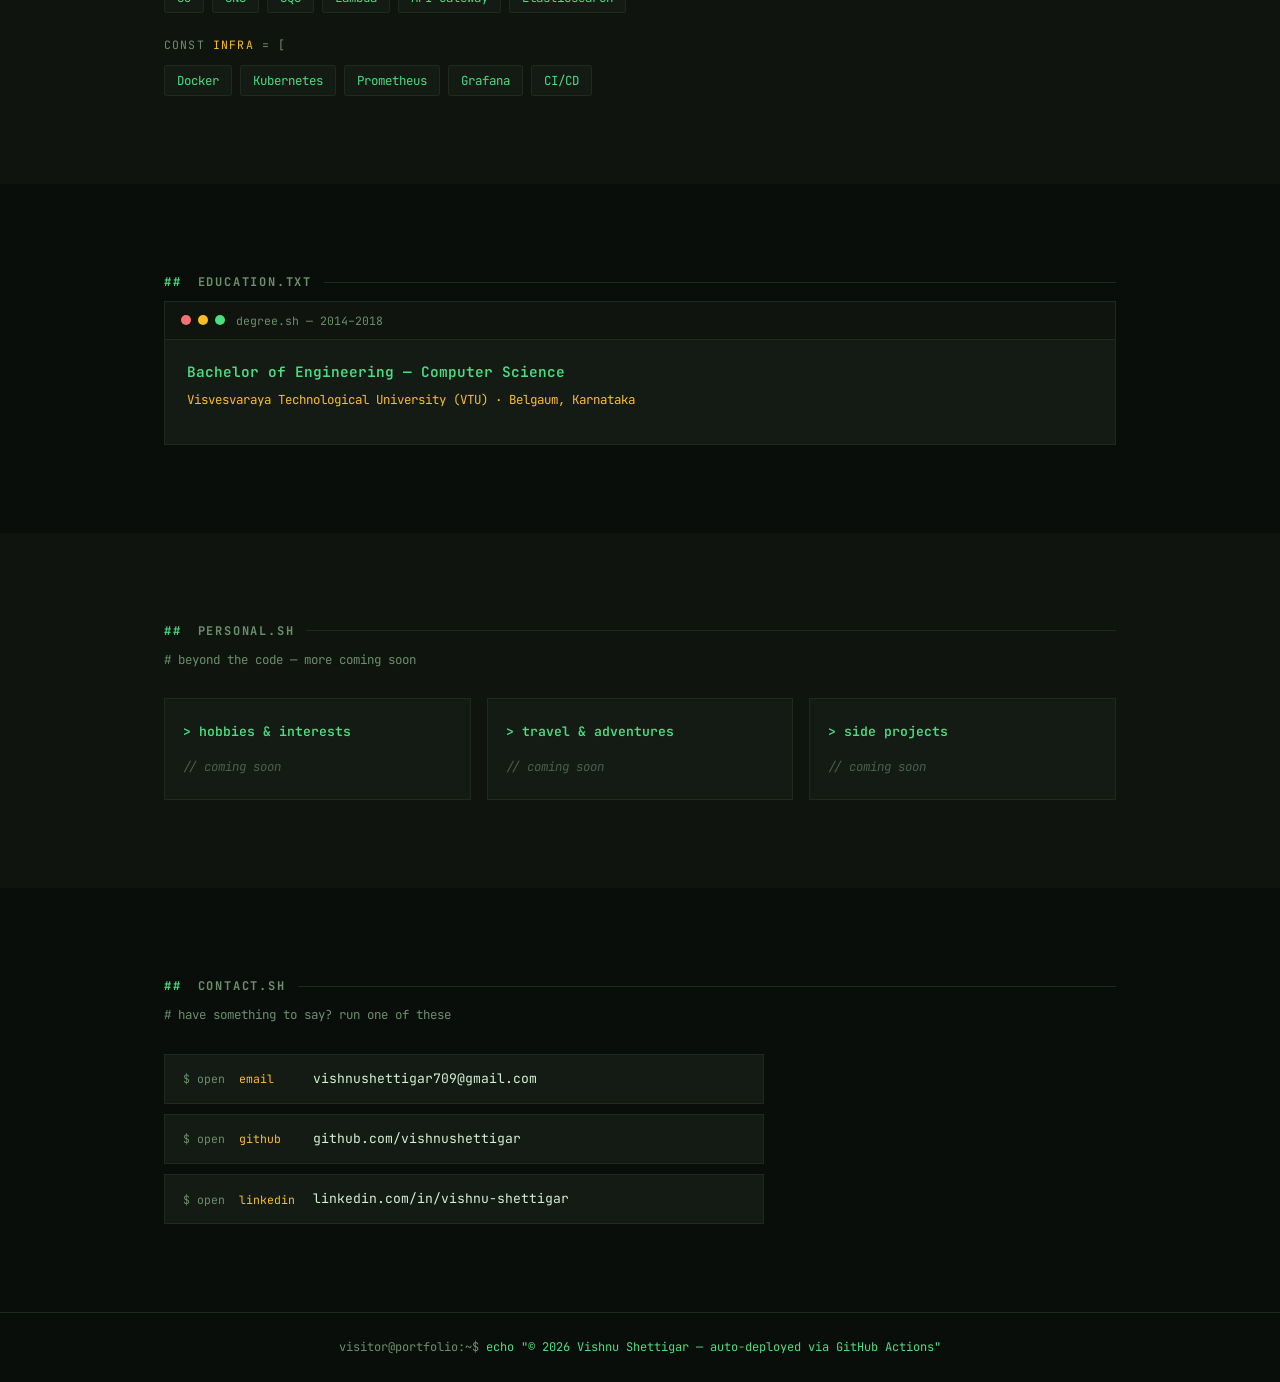
==== commit 84fa347e: "Redesign: apply terminal style across full site Replaces the original Inter/purple design with the t" ====
--- a/index.html
+++ b/index.html
@@ -4,110 +4,79 @@
   <meta charset="UTF-8" />
   <meta name="viewport" content="width=device-width, initial-scale=1.0" />
   <title>Vishnu Shettigar — Senior Software Engineer</title>
-  <meta name="description" content="Senior Software Engineer with 7+ years of experience building scalable backend systems. Python, Golang, TypeScript. Currently at Netskope." />
+  <meta name="description" content="Senior Software Engineer with 7+ years building scalable backend systems. Python, Golang, TypeScript. Currently at Netskope." />
   <link rel="preconnect" href="https://fonts.googleapis.com" />
   <link rel="preconnect" href="https://fonts.gstatic.com" crossorigin />
-  <link href="https://fonts.googleapis.com/css2?family=Inter:wght@300;400;500;600;700&display=swap" rel="stylesheet" />
+  <link href="https://fonts.googleapis.com/css2?family=JetBrains+Mono:wght@300;400;500;600;700&display=swap" rel="stylesheet" />
   <link rel="stylesheet" href="style.css" />
 </head>
 <body>
 
   <!-- NAVBAR -->
   <nav id="navbar">
-    <div class="nav-container">
-      <a href="#hero" class="nav-logo">VS</a>
+    <div class="nav-inner">
+      <a href="#hero" class="nav-logo">vishnu-shettigar</a>
       <button class="nav-toggle" id="navToggle" aria-label="Toggle navigation">
         <span></span><span></span><span></span>
       </button>
       <ul class="nav-links" id="navLinks">
-        <li><a href="#about">About</a></li>
-        <li><a href="#experience">Experience</a></li>
-        <li><a href="#skills">Skills</a></li>
-        <li><a href="#education">Education</a></li>
-        <li><a href="#personal">Personal</a></li>
-        <li><a href="#contact">Contact</a></li>
+        <li><a href="#about">about</a></li>
+        <li><a href="#experience">experience</a></li>
+        <li><a href="#skills">skills</a></li>
+        <li><a href="#education">education</a></li>
+        <li><a href="#personal">personal</a></li>
+        <li><a href="#contact">contact</a></li>
       </ul>
     </div>
   </nav>
 
   <!-- HERO -->
   <section id="hero">
-    <div class="hero-bg"></div>
-    <div class="hero-content">
-      <p class="hero-greeting">Hi, I'm</p>
+    <div class="hero-grid-bg"></div>
+    <div class="hero-inner">
+      <p class="hero-prompt">visitor@portfolio:~$ <span>whoami</span></p>
       <h1 class="hero-name">
-        Vishnu Shettigar
-        <span class="hero-name-original">
-          (Vishnumurthy)
-          <span class="name-tooltip">My given name is Vishnumurthy. I go by Vishnu Shettigar online since most platforms require a last name.</span>
-        </span>
+        Vishnu Shettigar<span class="cursor"></span>
       </h1>
-      <h2 class="hero-title">Senior Software Engineer</h2>
-      <p class="hero-tagline">Building scalable backend systems &middot; 7+ years &middot; Bangalore</p>
-      <div class="hero-ctas">
-        <a href="#experience" class="btn btn-primary">View My Work</a>
-        <a href="#contact" class="btn btn-secondary">Contact Me</a>
-      </div>
-    </div>
-    <div class="hero-scroll-hint">
-      <span>Scroll</span>
-      <div class="scroll-arrow"></div>
+      <p class="hero-name-orig">// Vishnumurthy — goes by Vishnu Shettigar online</p>
+      <p class="hero-role">Senior Software Engineer</p>
+      <p class="hero-tagline">7+ years · backend systems · generalist · Bangalore</p>
+      <div class="hero-btns">
+        <a href="#experience" class="btn btn-primary">./view-work</a>
+        <a href="#contact" class="btn btn-secondary">./contact-me</a>
+      </div>
     </div>
   </section>
 
   <!-- ABOUT -->
-  <section id="about" class="section">
-    <div class="container">
-      <h2 class="section-title">About Me</h2>
+  <section id="about" class="section section-alt">
+    <div class="container">
+      <h2 class="section-title">about_me.md</h2>
       <div class="about-grid">
         <div class="about-text">
-          <p>
-            I have 7+ years of experience developing and maintaining software applications
-            across multiple products. Skilled in working with databases, APIs, and modern
-            software development tooling.
-          </p>
-          <p>
-            I'm a generalist — I enjoy working across the stack, picking up new tools fast,
-            and finding patterns across domains rather than staying deep in one lane.
-            Collaborating with cross-functional teams comes naturally, and I'm equally
-            comfortable driving things end-to-end solo.
-          </p>
+          <p>7+ years of experience developing and maintaining software across multiple products. I'm a generalist — enjoy working across the stack, picking up new tools fast, finding patterns across domains.</p>
+          <p>Skilled in working with databases, APIs, and modern software tooling. Comfortable driving projects end-to-end or collaborating with cross-functional teams.</p>
           <div class="currently-card">
-            <span class="currently-dot"></span>
-            <div class="currently-body">
-              <span class="currently-label">Currently</span>
-              <p>Having the absolute best time tinkering with <strong>Claude Code</strong> — using AI as a coding collaborator, not just a tool. It's changed how I think about building things.</p>
-            </div>
+            <span class="currently-label"># status</span>
+            <p>Having the absolute best time tinkering with <strong>Claude Code</strong> — using AI as a coding collaborator. It's changed how I think about building things.</p>
           </div>
         </div>
         <div class="about-highlights">
           <div class="highlight-card">
-            <span class="highlight-icon">&#128187;</span>
-            <div>
-              <strong>7+ Years</strong>
-              <span>Professional Experience</span>
-            </div>
+            <span class="hl-key">experience</span>
+            <span class="hl-val">7+ years</span>
           </div>
           <div class="highlight-card">
-            <span class="highlight-icon">&#9881;</span>
-            <div>
-              <strong>Microservices</strong>
-              <span>Distributed Systems</span>
-            </div>
+            <span class="hl-key">focus</span>
+            <span class="hl-val">backend</span>
           </div>
           <div class="highlight-card">
-            <span class="highlight-icon">&#9729;</span>
-            <div>
-              <strong>AWS</strong>
-              <span>Cloud Infrastructure</span>
-            </div>
+            <span class="hl-key">style</span>
+            <span class="hl-val">generalist</span>
           </div>
           <div class="highlight-card">
-            <span class="highlight-icon">&#128200;</span>
-            <div>
-              <strong>Backend</strong>
-              <span>APIs &amp; Databases</span>
-            </div>
+            <span class="hl-key">cloud</span>
+            <span class="hl-val">AWS</span>
           </div>
         </div>
       </div>
@@ -115,78 +84,71 @@
   </section>
 
   <!-- EXPERIENCE -->
-  <section id="experience" class="section section-alt">
-    <div class="container">
-      <h2 class="section-title">Experience</h2>
+  <section id="experience" class="section">
+    <div class="container">
+      <h2 class="section-title">experience.log</h2>
       <div class="timeline">
 
-        <!-- Netskope — two roles at same company -->
-        <div class="timeline-item">
-          <div class="timeline-marker"></div>
-          <div class="timeline-card">
-            <div class="timeline-header">
-              <div>
-                <h3 class="timeline-role">Netskope Inc</h3>
-                <p class="timeline-company">Netskope &middot; Bangalore</p>
+        <div class="tcard">
+          <div class="tcard-header">
+            <div class="tcard-dot red"></div>
+            <div class="tcard-dot amber"></div>
+            <div class="tcard-dot green"></div>
+            <span class="tcard-title">netskope_inc.sh &mdash; Aug 2023&ndash;Present</span>
+          </div>
+          <div class="tcard-body">
+            <div class="tsubrole">
+              <div class="tsubrole-header">
+                <span class="tsubrole-title">Senior Software Engineer</span>
+                <span class="tsubrole-period">May 2024 – Present</span>
               </div>
-              <span class="timeline-period">Aug 2023 – Present</span>
-            </div>
-
-            <div class="timeline-subrole">
-              <div class="timeline-subrole-header">
-                <span class="timeline-subrole-title">Senior Software Engineer</span>
-                <span class="timeline-subrole-period">May 2024 – Present</span>
-              </div>
-              <ul class="timeline-bullets">
-                <li>Leading the shift from self-hosted infrastructure to the AWS platform.</li>
-                <li>Led the migration of the audit logging service from REST APIs to gRPC protocol with a phased traffic migration strategy.</li>
+              <ul class="tcard-bullets">
+                <li>Leading shift from self-hosted infrastructure to the AWS platform.</li>
+                <li>Led migration of audit logging service from REST APIs to gRPC with a phased traffic migration strategy.</li>
               </ul>
             </div>
-
-            <div class="timeline-subrole">
-              <div class="timeline-subrole-header">
-                <span class="timeline-subrole-title">Software Engineer</span>
-                <span class="timeline-subrole-period">Aug 2023 – Apr 2024</span>
+            <div class="tsubrole">
+              <div class="tsubrole-header">
+                <span class="tsubrole-title">Software Engineer</span>
+                <span class="tsubrole-period">Aug 2023 – Apr 2024</span>
               </div>
-              <ul class="timeline-bullets">
-                <li>Part of the API Gateway team acting as the interface for all customer-facing backend APIs on a multi-tenant architecture.</li>
-                <li>Optimized API Gateway latency, reducing p99 response time by 90% (from 500ms to 60ms).</li>
+              <ul class="tcard-bullets">
+                <li>Part of the API Gateway team — interface for all customer-facing backend APIs on a multi-tenant architecture.</li>
+                <li>Optimized API Gateway latency, reducing p99 response time by 90% (500ms → 60ms).</li>
                 <li>Worked on improving logging and traceability across services.</li>
               </ul>
             </div>
           </div>
         </div>
 
-        <div class="timeline-item">
-          <div class="timeline-marker"></div>
-          <div class="timeline-card">
-            <div class="timeline-header">
-              <div>
-                <h3 class="timeline-role">Software Engineer</h3>
-                <p class="timeline-company">Signeasy &middot; Bangalore</p>
-              </div>
-              <span class="timeline-period">Aug 2021 – Jul 2023</span>
-            </div>
-            <ul class="timeline-bullets">
-              <li>Worked on multiple microservices for the E-Signature platform, designing APIs and building backend services.</li>
-              <li>Migrated the user notification service from a microservice pattern to a serverless pub-sub architecture using AWS SNS, SQS, and Lambda.</li>
+        <div class="tcard">
+          <div class="tcard-header">
+            <div class="tcard-dot red"></div>
+            <div class="tcard-dot amber"></div>
+            <div class="tcard-dot green"></div>
+            <span class="tcard-title">signeasy.sh &mdash; Aug 2021&ndash;Jul 2023</span>
+          </div>
+          <div class="tcard-body">
+            <p class="tcard-role">Software Engineer</p>
+            <ul class="tcard-bullets">
+              <li>Worked on multiple microservices for the E-Signature platform — designing APIs and building backend services.</li>
+              <li>Migrated user notification service from microservice pattern to serverless pub-sub architecture using AWS SNS, SQS, and Lambda.</li>
               <li>Built a completely serverless event-driven system to gather Usage Reports using SQS, Lambda, Timestream (NoSQL timeseries DB), and API Gateway.</li>
               <li>Revamped the microservice handling all team management features of Signeasy.</li>
             </ul>
           </div>
         </div>
 
-        <div class="timeline-item">
-          <div class="timeline-marker"></div>
-          <div class="timeline-card">
-            <div class="timeline-header">
-              <div>
-                <h3 class="timeline-role">Software Engineer</h3>
-                <p class="timeline-company">verloop.io &middot; Bangalore</p>
-              </div>
-              <span class="timeline-period">Nov 2020 – Jul 2021</span>
-            </div>
-            <ul class="timeline-bullets">
+        <div class="tcard">
+          <div class="tcard-header">
+            <div class="tcard-dot red"></div>
+            <div class="tcard-dot amber"></div>
+            <div class="tcard-dot green"></div>
+            <span class="tcard-title">verloop_io.sh &mdash; Nov 2020&ndash;Jul 2021</span>
+          </div>
+          <div class="tcard-body">
+            <p class="tcard-role">Software Engineer</p>
+            <ul class="tcard-bullets">
               <li>Part of the team helping customers go live with chatbot integration.</li>
               <li>Worked extensively on integrating 3rd party APIs and CRM integrations.</li>
               <li>Gained experience in GCP log/metric monitoring and worked on optimising backend services using Flask.</li>
@@ -195,17 +157,16 @@
           </div>
         </div>
 
-        <div class="timeline-item">
-          <div class="timeline-marker"></div>
-          <div class="timeline-card">
-            <div class="timeline-header">
-              <div>
-                <h3 class="timeline-role">Software Engineer</h3>
-                <p class="timeline-company">Mangalore Infotech Solutions (Unicourt India) &middot; Mangalore</p>
-              </div>
-              <span class="timeline-period">Jul 2018 – Nov 2020</span>
-            </div>
-            <ul class="timeline-bullets">
+        <div class="tcard">
+          <div class="tcard-header">
+            <div class="tcard-dot red"></div>
+            <div class="tcard-dot amber"></div>
+            <div class="tcard-dot green"></div>
+            <span class="tcard-title">mangalore_infotech.sh &mdash; Jul 2018&ndash;Nov 2020</span>
+          </div>
+          <div class="tcard-body">
+            <p class="tcard-role">Software Engineer &mdash; Mangalore Infotech Solutions (Unicourt India)</p>
+            <ul class="tcard-bullets">
               <li>Used ETL methodology to index data and make it searchable for clients using ManticoreSearch, an open-source full-text search engine.</li>
               <li>Optimised the ETL algorithm, improving indexing performance by as much as 50%.</li>
               <li>Improved REST API performance by 40% using asyncio.</li>
@@ -221,134 +182,115 @@
   </section>
 
   <!-- SKILLS -->
-  <section id="skills" class="section">
-    <div class="container">
-      <h2 class="section-title">Skills</h2>
+  <section id="skills" class="section section-alt">
+    <div class="container">
+      <h2 class="section-title">skills.json</h2>
       <div class="skills-grid">
-
-        <div class="skill-group">
-          <h3 class="skill-group-title">Languages</h3>
-          <div class="badge-list">
-            <span class="badge">Python</span>
-            <span class="badge">Golang</span>
-            <span class="badge">TypeScript</span>
-            <span class="badge">Lua</span>
-          </div>
-        </div>
-
-        <div class="skill-group">
-          <h3 class="skill-group-title">Frameworks &amp; Libraries</h3>
-          <div class="badge-list">
-            <span class="badge">FastAPI</span>
-            <span class="badge">Flask</span>
-            <span class="badge">Asyncio</span>
-            <span class="badge">Celery</span>
-            <span class="badge">RabbitMQ</span>
-            <span class="badge">Kong</span>
-            <span class="badge">DragonflyDB</span>
-            <span class="badge">nginx</span>
-          </div>
-        </div>
-
-        <div class="skill-group">
-          <h3 class="skill-group-title">Databases</h3>
-          <div class="badge-list">
-            <span class="badge">PostgreSQL</span>
-            <span class="badge">MySQL</span>
-            <span class="badge">DynamoDB</span>
-            <span class="badge">Timestream</span>
+        <div class="skill-group">
+          <p class="skill-label">languages</p>
+          <div class="badge-list">
+            <span class="badge">Python</span><span class="badge">Golang</span>
+            <span class="badge">TypeScript</span><span class="badge">Lua</span>
+          </div>
+        </div>
+        <div class="skill-group">
+          <p class="skill-label">frameworks</p>
+          <div class="badge-list">
+            <span class="badge">FastAPI</span><span class="badge">Flask</span>
+            <span class="badge">Asyncio</span><span class="badge">Celery</span>
+            <span class="badge">RabbitMQ</span><span class="badge">Kong</span>
+            <span class="badge">DragonflyDB</span><span class="badge">nginx</span>
+          </div>
+        </div>
+        <div class="skill-group">
+          <p class="skill-label">databases</p>
+          <div class="badge-list">
+            <span class="badge">PostgreSQL</span><span class="badge">MySQL</span>
+            <span class="badge">DynamoDB</span><span class="badge">Timestream</span>
             <span class="badge">Redis</span>
           </div>
         </div>
-
-        <div class="skill-group">
-          <h3 class="skill-group-title">AWS</h3>
-          <div class="badge-list">
-            <span class="badge">S3</span>
-            <span class="badge">SNS</span>
-            <span class="badge">SQS</span>
-            <span class="badge">Lambda</span>
-            <span class="badge">API Gateway</span>
-            <span class="badge">Elasticsearch</span>
-          </div>
-        </div>
-
-        <div class="skill-group">
-          <h3 class="skill-group-title">Infra &amp; Tools</h3>
-          <div class="badge-list">
-            <span class="badge">Docker</span>
-            <span class="badge">Kubernetes</span>
-            <span class="badge">Prometheus</span>
-            <span class="badge">Grafana</span>
+        <div class="skill-group">
+          <p class="skill-label">aws</p>
+          <div class="badge-list">
+            <span class="badge">S3</span><span class="badge">SNS</span>
+            <span class="badge">SQS</span><span class="badge">Lambda</span>
+            <span class="badge">API Gateway</span><span class="badge">Elasticsearch</span>
+          </div>
+        </div>
+        <div class="skill-group">
+          <p class="skill-label">infra</p>
+          <div class="badge-list">
+            <span class="badge">Docker</span><span class="badge">Kubernetes</span>
+            <span class="badge">Prometheus</span><span class="badge">Grafana</span>
             <span class="badge">CI/CD</span>
           </div>
         </div>
-
       </div>
     </div>
   </section>
 
   <!-- EDUCATION -->
-  <section id="education" class="section section-alt">
-    <div class="container">
-      <h2 class="section-title">Education</h2>
-      <div class="edu-card">
-        <div class="edu-icon">&#127979;</div>
-        <div class="edu-details">
-          <h3>Bachelor of Engineering — Computer Science</h3>
-          <p class="edu-institution">Visvesvaraya Technological University (VTU)</p>
-          <p class="edu-meta">Belgaum, Karnataka &middot; 2014 – 2018</p>
+  <section id="education" class="section">
+    <div class="container">
+      <h2 class="section-title">education.txt</h2>
+      <div class="tcard">
+        <div class="tcard-header">
+          <div class="tcard-dot red"></div>
+          <div class="tcard-dot amber"></div>
+          <div class="tcard-dot green"></div>
+          <span class="tcard-title">degree.sh &mdash; 2014&ndash;2018</span>
+        </div>
+        <div class="tcard-body">
+          <p class="tcard-role">Bachelor of Engineering &mdash; Computer Science</p>
+          <p class="tcard-company">Visvesvaraya Technological University (VTU) &middot; Belgaum, Karnataka</p>
         </div>
       </div>
     </div>
   </section>
 
   <!-- PERSONAL -->
-  <section id="personal" class="section">
-    <div class="container">
-      <h2 class="section-title">Personal</h2>
-      <p class="section-subtitle">A little more about me beyond the code.</p>
+  <section id="personal" class="section section-alt">
+    <div class="container">
+      <h2 class="section-title">personal.sh</h2>
+      <p class="section-comment"># beyond the code — more coming soon</p>
       <div class="personal-grid">
-
         <div class="personal-card">
-          <div class="personal-icon">&#127918;</div>
-          <h3>Hobbies &amp; Interests</h3>
-          <p class="coming-soon">Coming soon</p>
-        </div>
-
+          <p class="personal-card-title">> hobbies &amp; interests</p>
+          <p class="personal-card-body coming-soon">// coming soon</p>
+        </div>
         <div class="personal-card">
-          <div class="personal-icon">&#9992;</div>
-          <h3>Travel &amp; Adventures</h3>
-          <p class="coming-soon">Coming soon</p>
-        </div>
-
+          <p class="personal-card-title">> travel &amp; adventures</p>
+          <p class="personal-card-body coming-soon">// coming soon</p>
+        </div>
         <div class="personal-card">
-          <div class="personal-icon">&#128161;</div>
-          <h3>Side Projects</h3>
-          <p class="coming-soon">Coming soon</p>
-        </div>
-
+          <p class="personal-card-title">> side projects</p>
+          <p class="personal-card-body coming-soon">// coming soon</p>
+        </div>
       </div>
     </div>
   </section>
 
   <!-- CONTACT -->
-  <section id="contact" class="section section-alt">
-    <div class="container">
-      <h2 class="section-title">Contact</h2>
-      <p class="section-subtitle">Have a project in mind or just want to say hi? I'd love to hear from you.</p>
-      <div class="contact-links">
-        <a href="mailto:vishnushettigar709@gmail.com" class="contact-link">
-          <span class="contact-icon">&#9993;</span>
-          <span>vishnushettigar709@gmail.com</span>
+  <section id="contact" class="section">
+    <div class="container">
+      <h2 class="section-title">contact.sh</h2>
+      <p class="section-comment"># have something to say? run one of these</p>
+      <div class="contact-list">
+        <a href="mailto:vishnushettigar709@gmail.com" class="contact-item">
+          <span class="contact-cmd">$ open</span>
+          <span class="contact-label">email</span>
+          <span class="contact-val">vishnushettigar709@gmail.com</span>
         </a>
-        <a href="https://github.com/vishnushettigar" target="_blank" rel="noopener noreferrer" class="contact-link">
-          <span class="contact-icon">&#128279;</span>
-          <span>github.com/vishnushettigar</span>
+        <a href="https://github.com/vishnushettigar" target="_blank" rel="noopener noreferrer" class="contact-item">
+          <span class="contact-cmd">$ open</span>
+          <span class="contact-label">github</span>
+          <span class="contact-val">github.com/vishnushettigar</span>
         </a>
-        <a href="https://www.linkedin.com/in/vishnu-shettigar-16045155/" target="_blank" rel="noopener noreferrer" class="contact-link">
-          <span class="contact-icon">&#128101;</span>
-          <span>linkedin.com/in/vishnu-shettigar</span>
+        <a href="https://www.linkedin.com/in/vishnu-shettigar-16045155/" target="_blank" rel="noopener noreferrer" class="contact-item">
+          <span class="contact-cmd">$ open</span>
+          <span class="contact-label">linkedin</span>
+          <span class="contact-val">linkedin.com/in/vishnu-shettigar</span>
         </a>
       </div>
     </div>
@@ -357,8 +299,7 @@
   <!-- FOOTER -->
   <footer>
     <div class="container">
-      <p>&copy; 2026 Vishnu Shettigar. All rights reserved.</p>
-      <p class="footer-built">Built with HTML, CSS &amp; JS &mdash; auto-deployed via GitHub Actions.</p>
+      <p>visitor@portfolio:~$ <span>echo "&copy; 2026 Vishnu Shettigar — auto-deployed via GitHub Actions"</span></p>
     </div>
   </footer>
 
--- a/style.css
+++ b/style.css
@@ -8,41 +8,37 @@
 }
 
 :root {
-  --bg:        #0d1117;
-  --bg-alt:    #161b22;
-  --surface:   #1c2128;
-  --border:    #30363d;
-  --text:      #e6edf3;
-  --text-muted:#8b949e;
-  --accent:    #6c63ff;
-  --accent-dim:#6c63ff33;
-  --accent-hover: #857dff;
-  --radius:    12px;
-  --nav-h:     64px;
-  --transition: 0.25s ease;
-}
-
-html {
-  scroll-behavior: smooth;
-}
+  --bg:        #0a0e0a;
+  --bg-alt:    #0f140f;
+  --surface:   #141a14;
+  --border:    #1e2a1e;
+  --green:     #4ade80;
+  --green-dim: #4ade8022;
+  --green-mid: #22c55e;
+  --text:      #d4f0d4;
+  --muted:     #6b8f6b;
+  --amber:     #fbbf24;
+  --nav-h:     56px;
+}
+
+html { scroll-behavior: smooth; }
 
 body {
-  background-color: var(--bg);
+  background: var(--bg);
   color: var(--text);
-  font-family: 'Inter', system-ui, sans-serif;
-  font-size: 16px;
-  line-height: 1.6;
+  font-family: 'JetBrains Mono', monospace;
+  font-size: 14px;
+  line-height: 1.7;
   -webkit-font-smoothing: antialiased;
 }
 
-a {
-  color: inherit;
-  text-decoration: none;
-}
-
-ul {
-  list-style: none;
-}
+a { color: inherit; text-decoration: none; }
+ul { list-style: none; }
+
+/* Scrollbar */
+::-webkit-scrollbar { width: 4px; }
+::-webkit-scrollbar-track { background: var(--bg); }
+::-webkit-scrollbar-thumb { background: var(--border); border-radius: 2px; }
 
 /* ============================================================
    Utility
@@ -53,46 +49,35 @@
   padding: 0 24px;
 }
 
-.section {
-  padding: 96px 0;
-}
-
-.section-alt {
-  background-color: var(--bg-alt);
-}
+.section { padding: 88px 0; }
+.section-alt { background: var(--bg-alt); }
 
 .section-title {
-  font-size: clamp(1.6rem, 4vw, 2rem);
-  font-weight: 700;
-  margin-bottom: 48px;
-  position: relative;
-  display: inline-block;
-}
-
-.section-title::after {
-  content: '';
-  position: absolute;
-  left: 0;
-  bottom: -8px;
-  width: 48px;
-  height: 3px;
-  background: var(--accent);
-  border-radius: 2px;
-}
-
-.section-subtitle {
-  color: var(--text-muted);
-  margin-top: -32px;
-  margin-bottom: 48px;
-}
-
-/* Fade-in animation class (JS will add .visible) */
+  font-size: 0.75rem;
+  color: var(--muted);
+  text-transform: uppercase;
+  letter-spacing: 0.15em;
+  margin-bottom: 8px;
+  display: flex;
+  align-items: center;
+  gap: 12px;
+}
+.section-title::before { content: '##'; color: var(--green); margin-right: 4px; }
+.section-title::after  { content: ''; flex: 1; height: 1px; background: var(--border); }
+
+.section-comment {
+  font-size: 0.78rem;
+  color: var(--muted);
+  margin-bottom: 28px;
+  opacity: 0.6;
+}
+
+/* Fade-in */
 .fade-in {
   opacity: 0;
-  transform: translateY(28px);
-  transition: opacity 0.55s ease, transform 0.55s ease;
-}
-
+  transform: translateY(20px);
+  transition: opacity 0.5s ease, transform 0.5s ease;
+}
 .fade-in.visible {
   opacity: 1;
   transform: translateY(0);
@@ -103,70 +88,48 @@
    ============================================================ */
 #navbar {
   position: fixed;
-  top: 0;
-  left: 0;
-  right: 0;
+  top: 0; left: 0; right: 0;
   z-index: 100;
   height: var(--nav-h);
-  transition: background var(--transition), box-shadow var(--transition);
-}
-
-#navbar.scrolled {
-  background: rgba(13, 17, 23, 0.92);
-  backdrop-filter: blur(12px);
-  box-shadow: 0 1px 0 var(--border);
-}
-
-.nav-container {
-  max-width: 1100px;
+  background: rgba(10, 14, 10, 0.92);
+  backdrop-filter: blur(8px);
+  border-bottom: 1px solid var(--border);
+  display: flex;
+  align-items: center;
+  transition: border-color 0.2s;
+}
+
+.nav-inner {
+  max-width: 1000px;
   margin: 0 auto;
   padding: 0 24px;
-  height: 100%;
+  width: 100%;
   display: flex;
   align-items: center;
   justify-content: space-between;
 }
 
 .nav-logo {
-  font-size: 1.25rem;
+  color: var(--green);
   font-weight: 700;
-  color: var(--accent);
-  letter-spacing: 0.05em;
-}
+  font-size: 0.9rem;
+}
+.nav-logo::before { content: '> '; color: var(--muted); }
 
 .nav-links {
   display: flex;
-  gap: 32px;
-}
-
+  gap: 24px;
+}
 .nav-links a {
-  font-size: 0.9rem;
-  font-weight: 500;
-  color: var(--text-muted);
-  transition: color var(--transition);
+  font-size: 0.78rem;
+  color: var(--muted);
+  transition: color 0.2s;
   position: relative;
 }
-
-.nav-links a::after {
-  content: '';
-  position: absolute;
-  bottom: -3px;
-  left: 0;
-  width: 0;
-  height: 2px;
-  background: var(--accent);
-  transition: width var(--transition);
-}
-
+.nav-links a::before { content: './'; color: var(--border); transition: color 0.2s; }
 .nav-links a:hover,
-.nav-links a.active {
-  color: var(--text);
-}
-
-.nav-links a:hover::after,
-.nav-links a.active::after {
-  width: 100%;
-}
+.nav-links a.active { color: var(--green); }
+.nav-links a.active::before { color: var(--muted); }
 
 /* Hamburger */
 .nav-toggle {
@@ -178,16 +141,12 @@
   cursor: pointer;
   padding: 4px;
 }
-
 .nav-toggle span {
   display: block;
-  width: 24px;
-  height: 2px;
-  background: var(--text);
-  border-radius: 2px;
-  transition: transform var(--transition), opacity var(--transition);
-}
-
+  width: 22px; height: 2px;
+  background: var(--muted);
+  transition: transform 0.2s, opacity 0.2s;
+}
 .nav-toggle.open span:nth-child(1) { transform: translateY(7px) rotate(45deg); }
 .nav-toggle.open span:nth-child(2) { opacity: 0; }
 .nav-toggle.open span:nth-child(3) { transform: translateY(-7px) rotate(-45deg); }
@@ -196,195 +155,102 @@
    Hero
    ============================================================ */
 #hero {
+  min-height: 100vh;
+  display: flex;
+  align-items: center;
+  padding: 0 24px;
   position: relative;
-  min-height: 100vh;
-  display: flex;
-  align-items: center;
-  justify-content: center;
   overflow: hidden;
-  padding: 0 24px;
-}
-
-.hero-bg {
-  position: absolute;
-  inset: 0;
-  background:
-    radial-gradient(ellipse 80% 60% at 50% 30%, #6c63ff18 0%, transparent 70%),
-    radial-gradient(ellipse 40% 40% at 80% 70%, #6c63ff0d 0%, transparent 60%);
-  animation: heroGlow 8s ease-in-out infinite alternate;
-}
-
-@keyframes heroGlow {
-  0%   { opacity: 0.7; transform: scale(1); }
-  100% { opacity: 1;   transform: scale(1.05); }
-}
-
-.hero-content {
+}
+
+.hero-grid-bg {
+  position: absolute; inset: 0;
+  background-image:
+    linear-gradient(var(--border) 1px, transparent 1px),
+    linear-gradient(90deg, var(--border) 1px, transparent 1px);
+  background-size: 40px 40px;
+  opacity: 0.4;
+}
+
+.hero-inner {
   position: relative;
-  text-align: center;
-  max-width: 720px;
-}
-
-.hero-greeting {
-  font-size: 1.1rem;
-  color: var(--accent);
+  max-width: 1000px;
+  margin: 0 auto;
+  width: 100%;
+}
+
+.hero-prompt {
+  color: var(--muted);
+  font-size: 0.82rem;
+  margin-bottom: 14px;
+}
+.hero-prompt span { color: var(--green); }
+
+.hero-name {
+  font-size: clamp(2rem, 6vw, 3.5rem);
+  font-weight: 700;
+  color: var(--green);
+  line-height: 1.1;
+  margin-bottom: 10px;
+}
+
+.hero-name-orig {
+  font-size: 0.82rem;
+  color: var(--muted);
+  margin-bottom: 16px;
+}
+
+.hero-role {
+  font-size: clamp(1rem, 2.5vw, 1.2rem);
+  color: var(--amber);
   font-weight: 500;
-  margin-bottom: 8px;
-  letter-spacing: 0.05em;
-}
-
-.hero-name {
-  font-size: clamp(2.4rem, 7vw, 4rem);
-  font-weight: 700;
-  line-height: 1.15;
-  margin-bottom: 12px;
-  background: linear-gradient(135deg, #e6edf3 30%, var(--accent));
-  -webkit-background-clip: text;
-  -webkit-text-fill-color: transparent;
-  background-clip: text;
-}
-
-.hero-title {
-  font-size: clamp(1.2rem, 3vw, 1.6rem);
-  font-weight: 400;
-  color: var(--text-muted);
-  margin-bottom: 16px;
-}
+  margin-bottom: 10px;
+}
+.hero-role::before { content: '// '; color: var(--muted); }
 
 .hero-tagline {
-  font-size: 1rem;
-  color: var(--text-muted);
+  color: var(--muted);
+  font-size: 0.82rem;
   margin-bottom: 40px;
 }
-
-.hero-name-original {
-  display: block;
-  font-size: clamp(0.95rem, 2vw, 1.1rem);
-  font-weight: 400;
-  color: var(--text-muted);
-  -webkit-text-fill-color: var(--text-muted);
-  margin-top: 6px;
-  cursor: default;
-  position: relative;
-  width: fit-content;
-  margin-left: auto;
-  margin-right: auto;
-}
-
-.hero-name-original:hover .name-tooltip {
-  opacity: 1;
-  transform: translateY(0);
-  pointer-events: auto;
-}
-
-.name-tooltip {
-  position: absolute;
-  bottom: calc(100% + 10px);
-  left: 50%;
-  transform: translateX(-50%) translateY(6px);
-  background: var(--surface);
-  border: 1px solid var(--border);
-  color: var(--text);
-  font-size: 0.8rem;
-  font-weight: 400;
-  line-height: 1.5;
-  padding: 10px 14px;
-  border-radius: 8px;
-  white-space: nowrap;
-  opacity: 0;
-  pointer-events: none;
-  transition: opacity 0.2s ease, transform 0.2s ease;
-  box-shadow: 0 4px 16px rgba(0,0,0,0.4);
-  z-index: 10;
-}
-
-.name-tooltip::after {
-  content: '';
-  position: absolute;
-  top: 100%;
-  left: 50%;
-  transform: translateX(-50%);
-  border: 6px solid transparent;
-  border-top-color: var(--border);
-}
-
-.hero-ctas {
-  display: flex;
-  gap: 16px;
-  justify-content: center;
-  flex-wrap: wrap;
-}
+.hero-tagline::before { content: '# '; color: var(--border); }
+
+.hero-btns { display: flex; gap: 14px; flex-wrap: wrap; }
+
+/* Cursor blink */
+.cursor {
+  display: inline-block;
+  width: 10px; height: 1.1em;
+  background: var(--green);
+  vertical-align: text-bottom;
+  margin-left: 2px;
+  animation: blink 1s step-end infinite;
+}
+@keyframes blink { 0%, 100% { opacity: 1; } 50% { opacity: 0; } }
 
 /* Buttons */
 .btn {
+  font-family: 'JetBrains Mono', monospace;
+  font-size: 0.8rem;
+  padding: 10px 20px;
+  border-radius: 3px;
+  cursor: pointer;
+  transition: all 0.2s;
+  font-weight: 500;
   display: inline-block;
-  padding: 12px 28px;
-  border-radius: 8px;
-  font-weight: 600;
-  font-size: 0.95rem;
-  transition: transform var(--transition), box-shadow var(--transition), background var(--transition);
-}
-
-.btn:hover {
-  transform: translateY(-2px);
-}
-
+}
 .btn-primary {
-  background: var(--accent);
-  color: #fff;
-  box-shadow: 0 4px 20px var(--accent-dim);
-}
-
-.btn-primary:hover {
-  background: var(--accent-hover);
-  box-shadow: 0 6px 28px #6c63ff55;
-}
-
+  background: var(--green);
+  color: #0a0e0a;
+  border: 1px solid var(--green);
+}
+.btn-primary:hover { background: var(--green-mid); border-color: var(--green-mid); }
 .btn-secondary {
   background: transparent;
-  color: var(--accent);
-  border: 1.5px solid var(--accent);
-}
-
-.btn-secondary:hover {
-  background: var(--accent-dim);
-}
-
-/* Scroll hint */
-.hero-scroll-hint {
-  position: absolute;
-  bottom: 32px;
-  left: 50%;
-  transform: translateX(-50%);
-  display: flex;
-  flex-direction: column;
-  align-items: center;
-  gap: 8px;
-  color: var(--text-muted);
-  font-size: 0.75rem;
-  letter-spacing: 0.1em;
-  text-transform: uppercase;
-  animation: fadeInUp 1.5s ease 1s both;
-}
-
-.scroll-arrow {
-  width: 16px;
-  height: 16px;
-  border-right: 2px solid var(--text-muted);
-  border-bottom: 2px solid var(--text-muted);
-  transform: rotate(45deg);
-  animation: bounce 1.5s ease-in-out infinite;
-}
-
-@keyframes bounce {
-  0%, 100% { transform: rotate(45deg) translateY(0); }
-  50%       { transform: rotate(45deg) translateY(4px); }
-}
-
-@keyframes fadeInUp {
-  from { opacity: 0; transform: translateX(-50%) translateY(12px); }
-  to   { opacity: 1; transform: translateX(-50%) translateY(0); }
-}
+  border: 1px solid var(--green);
+  color: var(--green);
+}
+.btn-secondary:hover { background: var(--green-dim); }
 
 /* ============================================================
    About
@@ -397,343 +263,195 @@
 }
 
 .about-text p {
-  color: var(--text-muted);
-  margin-bottom: 16px;
-  line-height: 1.75;
-}
-
-.about-text p:last-child {
-  margin-bottom: 0;
-}
-
-/* Currently card */
+  color: var(--muted);
+  margin-bottom: 14px;
+  font-size: 0.85rem;
+  line-height: 1.8;
+}
+
 .currently-card {
-  display: flex;
-  gap: 14px;
-  align-items: flex-start;
-  margin-top: 24px;
-  background: var(--surface);
-  border: 1px solid var(--border);
-  border-left: 3px solid #3fb950;
-  border-radius: var(--radius);
-  padding: 16px 18px;
-}
-
-.currently-dot {
-  flex-shrink: 0;
-  width: 9px;
-  height: 9px;
-  border-radius: 50%;
-  background: #3fb950;
-  margin-top: 5px;
-  box-shadow: 0 0 0 0 rgba(63, 185, 80, 0.5);
-  animation: pulse-dot 2s ease-in-out infinite;
-}
-
-@keyframes pulse-dot {
-  0%   { box-shadow: 0 0 0 0 rgba(63, 185, 80, 0.5); }
-  70%  { box-shadow: 0 0 0 7px rgba(63, 185, 80, 0); }
-  100% { box-shadow: 0 0 0 0 rgba(63, 185, 80, 0); }
-}
-
+  margin-top: 20px;
+  border: 1px solid var(--green-mid);
+  padding: 16px;
+  background: var(--green-dim);
+}
 .currently-label {
   display: block;
   font-size: 0.72rem;
-  font-weight: 700;
-  text-transform: uppercase;
-  letter-spacing: 0.12em;
-  color: #3fb950;
-  margin-bottom: 4px;
-}
-
-.currently-body p {
-  color: var(--text-muted);
-  font-size: 0.875rem;
-  line-height: 1.6;
-  margin-bottom: 0;
-}
-
-.currently-body strong {
+  color: var(--green);
+  margin-bottom: 6px;
+}
+.currently-card p {
   color: var(--text);
-}
+  font-size: 0.82rem;
+  margin: 0;
+}
+.currently-card p::before { content: '> '; color: var(--green); }
+.currently-card strong { color: var(--green); }
 
 .about-highlights {
   display: grid;
   grid-template-columns: 1fr 1fr;
-  gap: 16px;
-}
-
+  gap: 1px;
+  background: var(--border);
+  border: 1px solid var(--border);
+}
 .highlight-card {
+  background: var(--bg-alt);
+  padding: 18px 16px;
+  display: flex;
+  flex-direction: column;
+  gap: 4px;
+  transition: background 0.2s;
+}
+.highlight-card:hover { background: var(--surface); }
+.hl-key {
+  font-size: 0.68rem;
+  color: var(--muted);
+  text-transform: uppercase;
+  letter-spacing: 0.1em;
+}
+.hl-key::before { content: '$ '; color: var(--border); }
+.hl-val {
+  font-size: 0.95rem;
+  font-weight: 600;
+  color: var(--green);
+}
+
+/* ============================================================
+   Timeline (Experience)
+   ============================================================ */
+.timeline {
+  display: flex;
+  flex-direction: column;
+  gap: 20px;
+}
+
+.tcard {
   background: var(--surface);
   border: 1px solid var(--border);
-  border-radius: var(--radius);
-  padding: 20px;
+  overflow: hidden;
+  transition: border-color 0.2s;
+}
+.tcard:hover { border-color: var(--green-mid); }
+
+.tcard-header {
+  background: var(--bg-alt);
+  border-bottom: 1px solid var(--border);
+  padding: 9px 16px;
   display: flex;
   align-items: center;
-  gap: 14px;
-  transition: border-color var(--transition), transform var(--transition);
-}
-
-.highlight-card:hover {
-  border-color: var(--accent);
-  transform: translateY(-2px);
-}
-
-.highlight-icon {
-  font-size: 1.5rem;
+  gap: 7px;
+}
+.tcard-dot {
+  width: 10px; height: 10px;
+  border-radius: 50%;
   flex-shrink: 0;
 }
-
-.highlight-card div {
+.tcard-dot.red   { background: #f87171; }
+.tcard-dot.amber { background: var(--amber); }
+.tcard-dot.green { background: var(--green); }
+.tcard-title {
+  font-size: 0.72rem;
+  color: var(--muted);
+  margin-left: 4px;
+  flex: 1;
+}
+
+.tcard-body { padding: 20px 22px; }
+
+.tcard-role {
+  color: var(--green);
+  font-size: 0.9rem;
+  font-weight: 600;
+  margin-bottom: 4px;
+}
+.tcard-company {
+  color: var(--amber);
+  font-size: 0.78rem;
+  margin-bottom: 14px;
+}
+
+.tcard-bullets {
   display: flex;
   flex-direction: column;
-  gap: 2px;
-}
-
-.highlight-card strong {
-  font-size: 0.95rem;
+  gap: 8px;
+}
+.tcard-bullets li {
+  color: var(--muted);
+  font-size: 0.8rem;
+  padding-left: 18px;
+  position: relative;
+  line-height: 1.65;
+}
+.tcard-bullets li::before {
+  content: '→';
+  position: absolute;
+  left: 0;
+  color: var(--green);
+}
+
+/* Sub-roles (multiple positions at same company) */
+.tsubrole + .tsubrole {
+  border-top: 1px dashed var(--border);
+  padding-top: 16px;
+  margin-top: 16px;
+}
+.tsubrole-header {
+  display: flex;
+  justify-content: space-between;
+  align-items: baseline;
+  gap: 12px;
+  margin-bottom: 10px;
+  flex-wrap: wrap;
+}
+.tsubrole-title {
+  font-size: 0.85rem;
   font-weight: 600;
   color: var(--text);
 }
-
-.highlight-card span {
-  font-size: 0.78rem;
-  color: var(--text-muted);
-}
-
-/* ============================================================
-   Experience (Timeline)
-   ============================================================ */
-.timeline {
-  position: relative;
-  padding-left: 24px;
-}
-
-.timeline::before {
-  content: '';
-  position: absolute;
-  left: 0;
-  top: 8px;
-  bottom: 8px;
-  width: 2px;
-  background: var(--border);
-  border-radius: 1px;
-}
-
-.timeline-item {
-  position: relative;
-  margin-bottom: 40px;
-}
-
-.timeline-item:last-child {
-  margin-bottom: 0;
-}
-
-.timeline-marker {
-  position: absolute;
-  left: -32px;
-  top: 18px;
-  width: 14px;
-  height: 14px;
-  border-radius: 50%;
-  background: var(--accent);
-  border: 3px solid var(--bg-alt);
-  box-shadow: 0 0 0 2px var(--accent);
-}
-
-.timeline-card {
-  background: var(--surface);
-  border: 1px solid var(--border);
-  border-radius: var(--radius);
-  padding: 28px;
-  transition: border-color var(--transition), box-shadow var(--transition);
-}
-
-.timeline-card:hover {
-  border-color: var(--accent);
-  box-shadow: 0 4px 24px rgba(108, 99, 255, 0.1);
-}
-
-.timeline-header {
-  display: flex;
-  justify-content: space-between;
-  align-items: flex-start;
-  gap: 16px;
-  margin-bottom: 20px;
-  flex-wrap: wrap;
-}
-
-.timeline-role {
-  font-size: 1.1rem;
-  font-weight: 600;
-  color: var(--text);
-  margin-bottom: 4px;
-}
-
-.timeline-company {
-  font-size: 0.9rem;
-  color: var(--accent);
-  font-weight: 500;
-}
-
-.timeline-period {
-  font-size: 0.8rem;
-  color: var(--text-muted);
-  background: var(--bg-alt);
-  border: 1px solid var(--border);
-  border-radius: 6px;
-  padding: 4px 10px;
-  white-space: nowrap;
-  flex-shrink: 0;
-}
-
-.timeline-bullets {
+.tsubrole-period {
+  font-size: 0.7rem;
+  color: var(--muted);
+}
+
+/* ============================================================
+   Skills
+   ============================================================ */
+.skills-grid {
   display: flex;
   flex-direction: column;
-  gap: 10px;
-}
-
-.timeline-bullets li {
-  color: var(--text-muted);
-  font-size: 0.9rem;
-  padding-left: 16px;
-  position: relative;
-  line-height: 1.65;
-}
-
-.timeline-bullets li::before {
-  content: '';
-  position: absolute;
-  left: 0;
-  top: 9px;
-  width: 5px;
-  height: 5px;
-  border-radius: 50%;
-  background: var(--accent);
-}
-
-/* Sub-roles (multiple positions at same company) */
-.timeline-subrole {
-  margin-bottom: 20px;
-}
-
-.timeline-subrole:last-child {
-  margin-bottom: 0;
-}
-
-.timeline-subrole + .timeline-subrole {
-  padding-top: 20px;
-  border-top: 1px solid var(--border);
-}
-
-.timeline-subrole-header {
-  display: flex;
-  justify-content: space-between;
-  align-items: center;
-  gap: 12px;
-  margin-bottom: 12px;
-  flex-wrap: wrap;
-}
-
-.timeline-subrole-title {
-  font-size: 0.95rem;
-  font-weight: 600;
-  color: var(--text);
-}
-
-.timeline-subrole-period {
-  font-size: 0.78rem;
-  color: var(--text-muted);
-  background: var(--bg-alt);
-  border: 1px solid var(--border);
-  border-radius: 6px;
-  padding: 3px 9px;
-  white-space: nowrap;
-}
-
-/* ============================================================
-   Skills
-   ============================================================ */
-.skills-grid {
-  display: flex;
-  flex-direction: column;
-  gap: 32px;
-}
-
-.skill-group-title {
-  font-size: 0.8rem;
-  font-weight: 600;
-  color: var(--accent);
+  gap: 22px;
+}
+
+.skill-label {
+  color: var(--amber);
+  font-size: 0.72rem;
   text-transform: uppercase;
   letter-spacing: 0.1em;
-  margin-bottom: 12px;
-}
-
-.badge-list {
-  display: flex;
-  flex-wrap: wrap;
-  gap: 10px;
-}
+  margin-bottom: 10px;
+}
+.skill-label::before { content: 'const '; color: var(--muted); }
+.skill-label::after  { content: ' = ['; color: var(--muted); }
+
+.badge-list { display: flex; flex-wrap: wrap; gap: 8px; }
 
 .badge {
   background: var(--surface);
   border: 1px solid var(--border);
-  color: var(--text);
-  border-radius: 6px;
-  padding: 6px 14px;
-  font-size: 0.85rem;
-  font-weight: 500;
-  transition: border-color var(--transition), color var(--transition), background var(--transition);
+  color: var(--green);
+  padding: 4px 12px;
+  font-size: 0.78rem;
+  border-radius: 2px;
+  transition: border-color 0.2s, background 0.2s;
   cursor: default;
 }
-
-.badge:hover {
-  border-color: var(--accent);
-  color: var(--accent);
-  background: var(--accent-dim);
-}
+.badge:hover { border-color: var(--green); background: var(--green-dim); }
 
 /* ============================================================
    Education
    ============================================================ */
-.edu-card {
-  background: var(--surface);
-  border: 1px solid var(--border);
-  border-radius: var(--radius);
-  padding: 36px;
-  display: flex;
-  align-items: center;
-  gap: 28px;
-  max-width: 600px;
-  transition: border-color var(--transition);
-}
-
-.edu-card:hover {
-  border-color: var(--accent);
-}
-
-.edu-icon {
-  font-size: 2.5rem;
-  flex-shrink: 0;
-}
-
-.edu-details h3 {
-  font-size: 1.1rem;
-  font-weight: 600;
-  margin-bottom: 6px;
-}
-
-.edu-institution {
-  color: var(--accent);
-  font-weight: 500;
-  font-size: 0.95rem;
-  margin-bottom: 4px;
-}
-
-.edu-meta {
-  color: var(--text-muted);
-  font-size: 0.85rem;
-}
+/* Reuses .tcard styles — nothing extra needed */
 
 /* ============================================================
    Personal
@@ -741,189 +459,112 @@
 .personal-grid {
   display: grid;
   grid-template-columns: repeat(3, 1fr);
-  gap: 24px;
+  gap: 16px;
 }
 
 .personal-card {
   background: var(--surface);
   border: 1px solid var(--border);
-  border-radius: var(--radius);
-  padding: 36px 28px;
-  text-align: center;
-  transition: border-color var(--transition), transform var(--transition);
-}
-
-.personal-card:hover {
-  border-color: var(--accent);
-  transform: translateY(-4px);
-}
-
-.personal-icon {
-  font-size: 2.2rem;
-  margin-bottom: 16px;
-}
-
-.personal-card h3 {
-  font-size: 1rem;
+  padding: 22px 18px;
+  transition: border-color 0.2s;
+}
+.personal-card:hover { border-color: var(--green-mid); }
+
+.personal-card-title {
+  font-size: 0.82rem;
   font-weight: 600;
+  color: var(--green);
   margin-bottom: 12px;
 }
-
-.coming-soon {
-  color: var(--text-muted);
-  font-size: 0.85rem;
-  font-style: italic;
-}
+.personal-card-body {
+  font-size: 0.78rem;
+  color: var(--muted);
+}
+.coming-soon { font-style: italic; opacity: 0.6; }
 
 /* ============================================================
    Contact
    ============================================================ */
-.contact-links {
+.contact-list {
   display: flex;
   flex-direction: column;
-  gap: 16px;
-  max-width: 480px;
-}
-
-.contact-link {
+  gap: 10px;
+  max-width: 600px;
+}
+
+.contact-item {
   display: flex;
   align-items: center;
-  gap: 16px;
+  gap: 14px;
   background: var(--surface);
   border: 1px solid var(--border);
-  border-radius: var(--radius);
-  padding: 18px 24px;
-  font-size: 0.95rem;
-  transition: border-color var(--transition), transform var(--transition);
-}
-
-.contact-link:hover {
-  border-color: var(--accent);
-  transform: translateX(4px);
-}
-
-.contact-link.contact-placeholder {
-  opacity: 0.55;
-  cursor: default;
-}
-
-.contact-link.contact-placeholder:hover {
-  transform: none;
-  border-color: var(--border);
-}
-
-.contact-icon {
-  font-size: 1.25rem;
+  padding: 13px 18px;
+  font-size: 0.82rem;
+  transition: border-color 0.2s, background 0.2s;
+}
+.contact-item:hover {
+  border-color: var(--green);
+  background: var(--green-dim);
+}
+.contact-cmd {
+  color: var(--muted);
+  font-size: 0.72rem;
   flex-shrink: 0;
 }
-
-.contact-link em {
-  color: var(--text-muted);
-  font-size: 0.8rem;
-}
+.contact-label {
+  color: var(--amber);
+  font-size: 0.72rem;
+  min-width: 60px;
+  flex-shrink: 0;
+}
+.contact-val { color: var(--text); }
 
 /* ============================================================
    Footer
    ============================================================ */
 footer {
-  background: var(--bg);
   border-top: 1px solid var(--border);
-  padding: 32px 0;
+  padding: 24px 0;
+  font-size: 0.75rem;
+  color: var(--muted);
   text-align: center;
 }
-
-footer p {
-  color: var(--text-muted);
-  font-size: 0.85rem;
-  line-height: 1.8;
-}
-
-.footer-built {
-  font-size: 0.78rem;
-  opacity: 0.6;
-}
+footer span { color: var(--green); }
 
 /* ============================================================
    Responsive
    ============================================================ */
 @media (max-width: 768px) {
-  /* Nav */
-  .nav-toggle {
-    display: flex;
-  }
+  .nav-toggle { display: flex; }
 
   .nav-links {
     position: fixed;
-    top: var(--nav-h);
-    left: 0;
-    right: 0;
-    background: rgba(13, 17, 23, 0.97);
-    backdrop-filter: blur(16px);
+    top: var(--nav-h); left: 0; right: 0;
+    background: rgba(10, 14, 10, 0.97);
+    backdrop-filter: blur(12px);
     flex-direction: column;
     align-items: center;
     padding: 24px 0;
-    gap: 20px;
+    gap: 18px;
     transform: translateY(-100%);
     opacity: 0;
     pointer-events: none;
-    transition: transform var(--transition), opacity var(--transition);
+    transition: transform 0.2s, opacity 0.2s;
   }
-
   .nav-links.open {
     transform: translateY(0);
     opacity: 1;
     pointer-events: auto;
   }
 
-  /* Hero */
-  .hero-name {
-    font-size: clamp(2rem, 10vw, 3rem);
-  }
-
-  /* About */
-  .about-grid {
-    grid-template-columns: 1fr;
-    gap: 32px;
-  }
-
-  /* Timeline */
-  .timeline {
-    padding-left: 20px;
-  }
-
-  .timeline-marker {
-    left: -28px;
-  }
-
-  .timeline-header {
-    flex-direction: column;
-    gap: 8px;
-  }
-
-  /* Personal */
-  .personal-grid {
-    grid-template-columns: 1fr;
-  }
-
-  /* Edu */
-  .edu-card {
-    flex-direction: column;
-    text-align: center;
-    align-items: center;
-  }
+  .about-grid { grid-template-columns: 1fr; gap: 28px; }
+  .personal-grid { grid-template-columns: 1fr; }
+
+  .tsubrole-header { flex-direction: column; gap: 2px; }
 }
 
 @media (max-width: 480px) {
-  .section {
-    padding: 72px 0;
-  }
-
-  .about-highlights {
-    grid-template-columns: 1fr;
-  }
-
-  .hero-ctas {
-    flex-direction: column;
-    align-items: center;
-  }
-}
+  .section { padding: 64px 0; }
+  .hero-btns { flex-direction: column; align-items: flex-start; }
+  .about-highlights { grid-template-columns: 1fr 1fr; }
+}
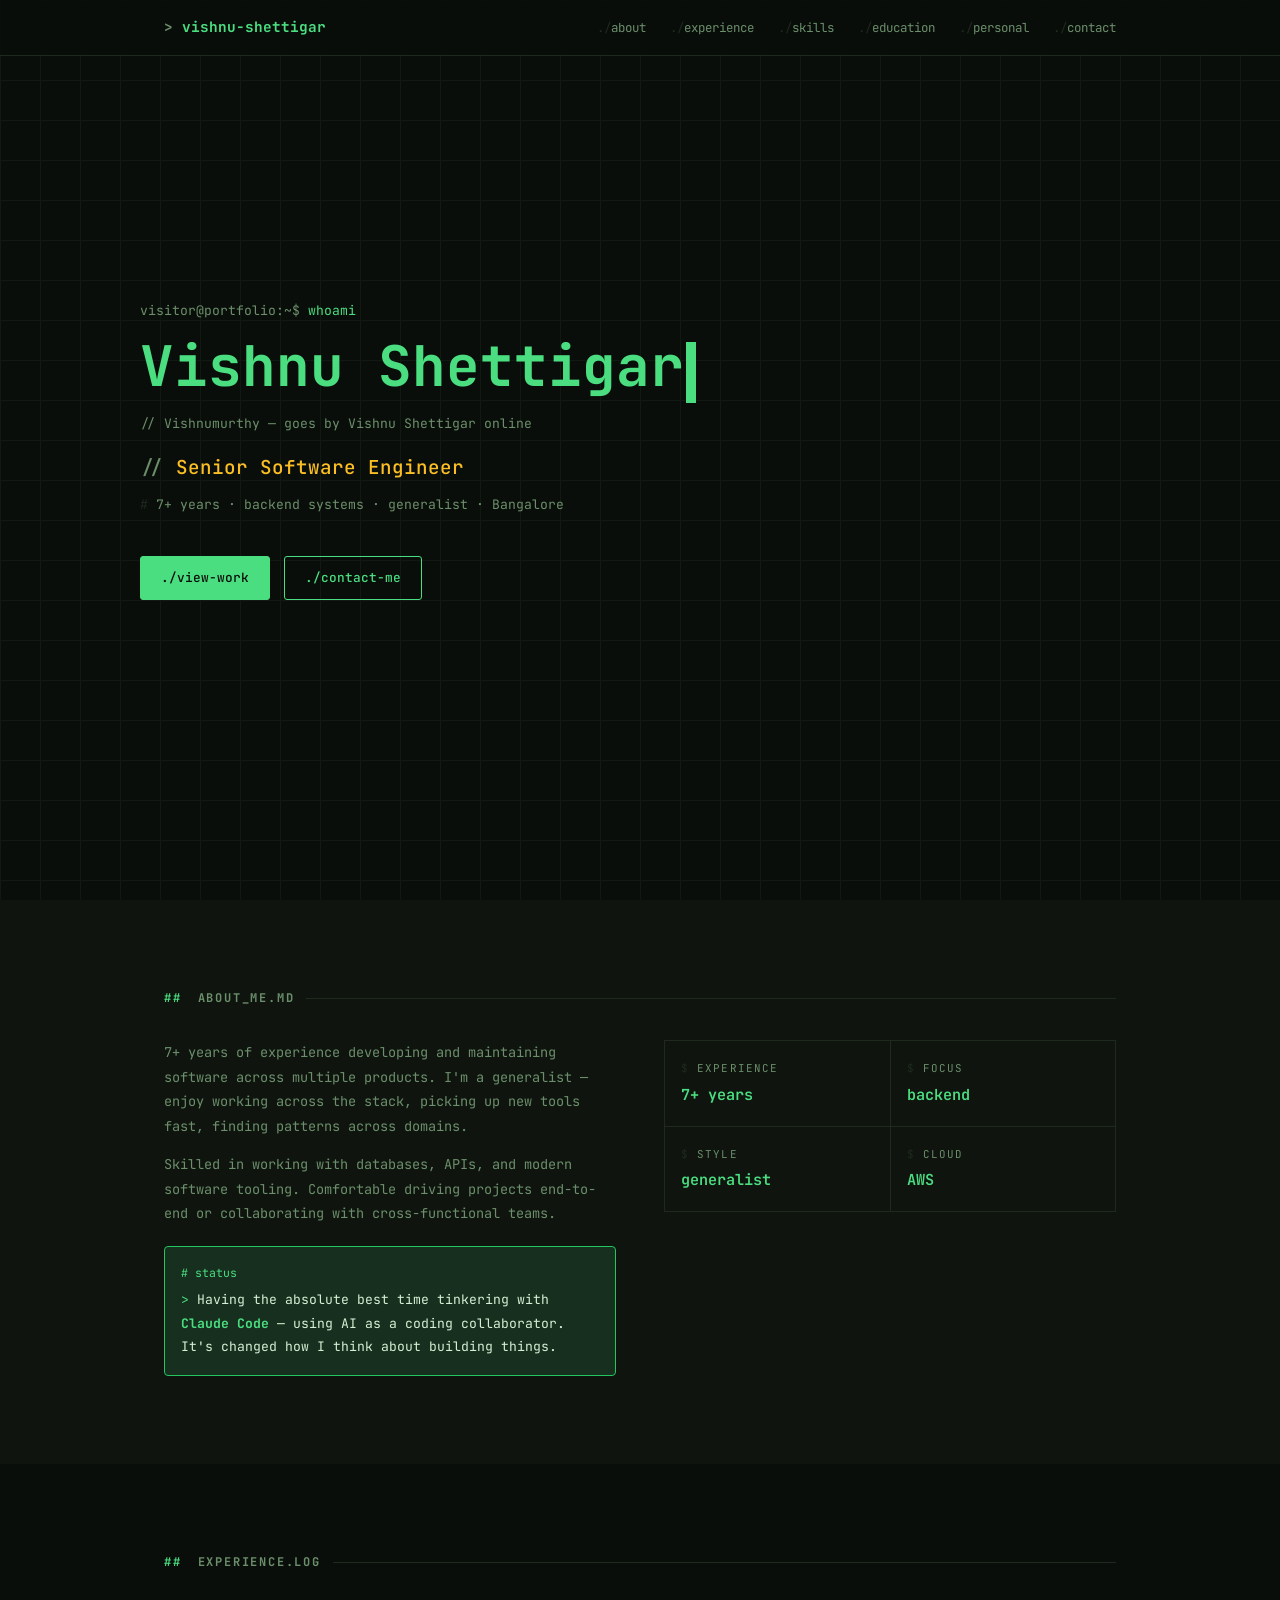
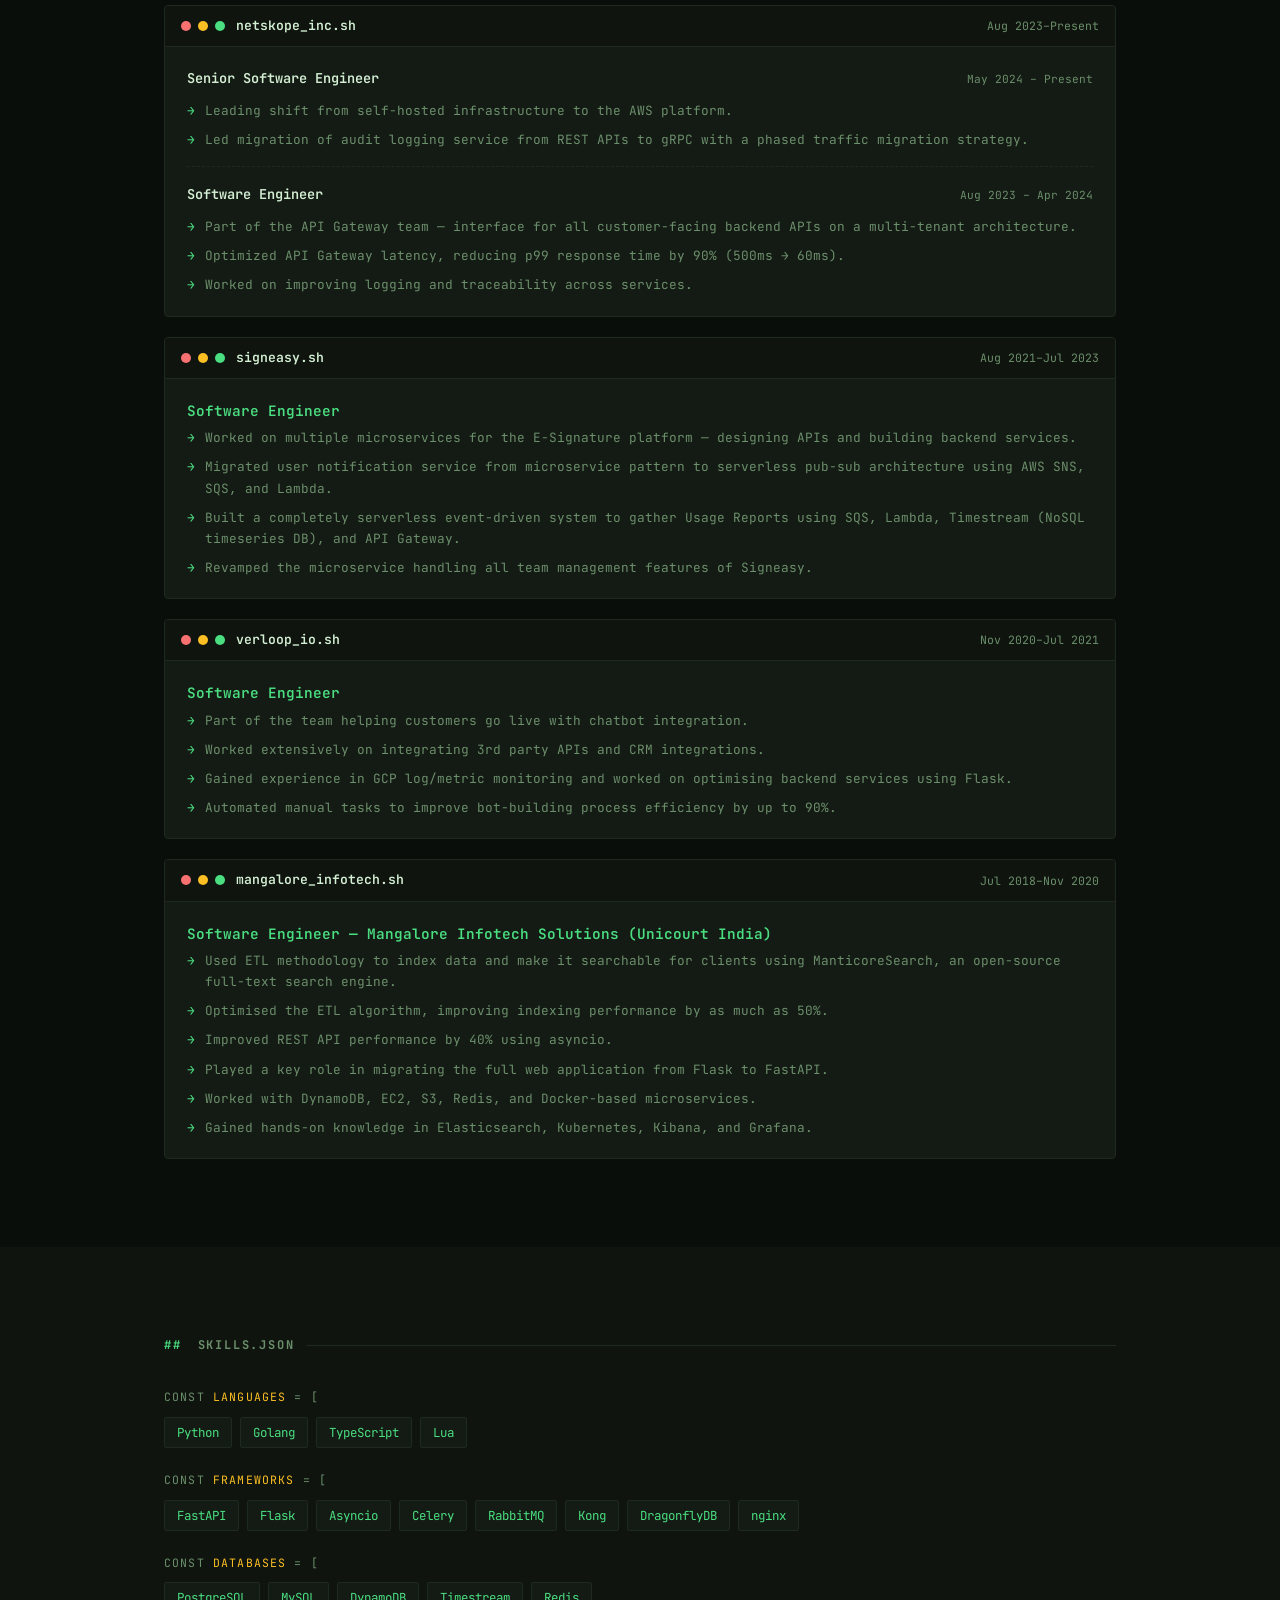
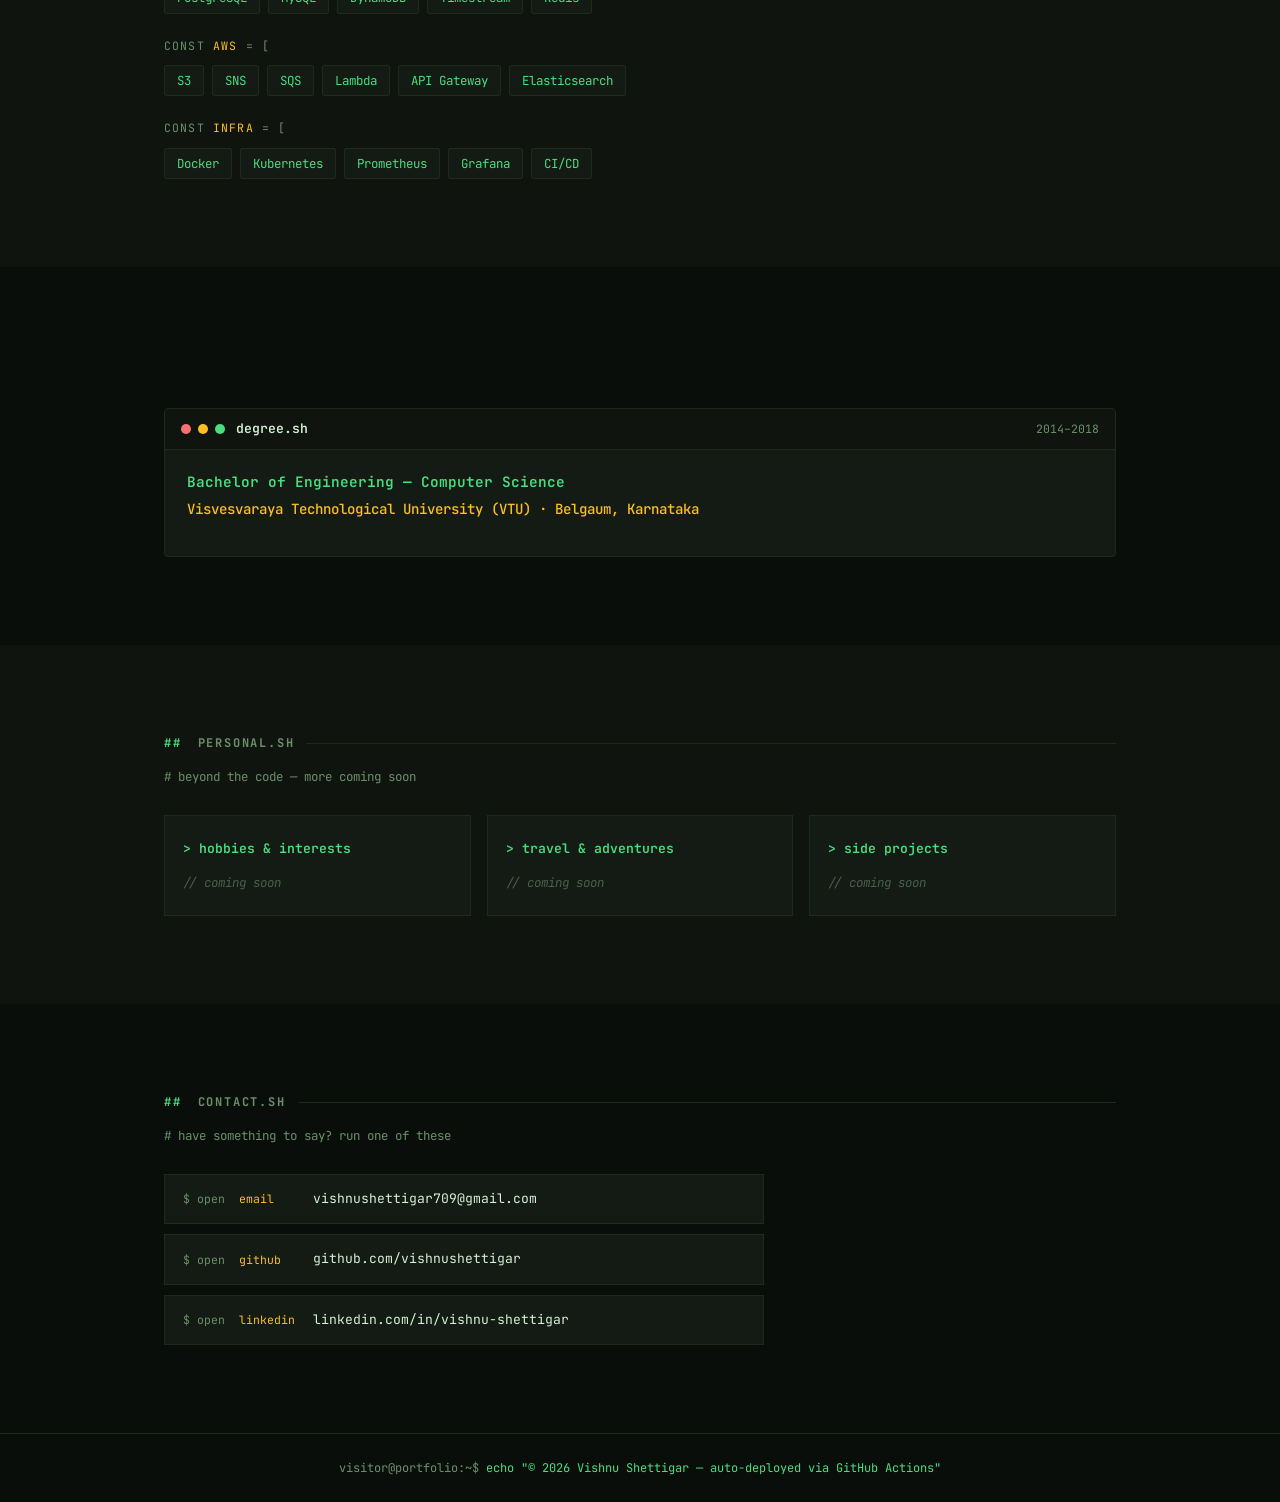
==== commit 38862ed1: "Make company names more visible in experience cards Split tcard header into company name (bright tex" ====
--- a/index.html
+++ b/index.html
@@ -94,7 +94,8 @@
             <div class="tcard-dot red"></div>
             <div class="tcard-dot amber"></div>
             <div class="tcard-dot green"></div>
-            <span class="tcard-title">netskope_inc.sh &mdash; Aug 2023&ndash;Present</span>
+            <span class="tcard-company-name">netskope_inc.sh</span>
+            <span class="tcard-period">Aug 2023&ndash;Present</span>
           </div>
           <div class="tcard-body">
             <div class="tsubrole">
@@ -126,7 +127,8 @@
             <div class="tcard-dot red"></div>
             <div class="tcard-dot amber"></div>
             <div class="tcard-dot green"></div>
-            <span class="tcard-title">signeasy.sh &mdash; Aug 2021&ndash;Jul 2023</span>
+            <span class="tcard-company-name">signeasy.sh</span>
+            <span class="tcard-period">Aug 2021&ndash;Jul 2023</span>
           </div>
           <div class="tcard-body">
             <p class="tcard-role">Software Engineer</p>
@@ -144,7 +146,8 @@
             <div class="tcard-dot red"></div>
             <div class="tcard-dot amber"></div>
             <div class="tcard-dot green"></div>
-            <span class="tcard-title">verloop_io.sh &mdash; Nov 2020&ndash;Jul 2021</span>
+            <span class="tcard-company-name">verloop_io.sh</span>
+            <span class="tcard-period">Nov 2020&ndash;Jul 2021</span>
           </div>
           <div class="tcard-body">
             <p class="tcard-role">Software Engineer</p>
@@ -162,7 +165,8 @@
             <div class="tcard-dot red"></div>
             <div class="tcard-dot amber"></div>
             <div class="tcard-dot green"></div>
-            <span class="tcard-title">mangalore_infotech.sh &mdash; Jul 2018&ndash;Nov 2020</span>
+            <span class="tcard-company-name">mangalore_infotech.sh</span>
+            <span class="tcard-period">Jul 2018&ndash;Nov 2020</span>
           </div>
           <div class="tcard-body">
             <p class="tcard-role">Software Engineer &mdash; Mangalore Infotech Solutions (Unicourt India)</p>
@@ -239,7 +243,8 @@
           <div class="tcard-dot red"></div>
           <div class="tcard-dot amber"></div>
           <div class="tcard-dot green"></div>
-          <span class="tcard-title">degree.sh &mdash; 2014&ndash;2018</span>
+          <span class="tcard-company-name">degree.sh</span>
+          <span class="tcard-period">2014&ndash;2018</span>
         </div>
         <div class="tcard-body">
           <p class="tcard-role">Bachelor of Engineering &mdash; Computer Science</p>
--- a/style.css
+++ b/style.css
@@ -57,7 +57,7 @@
   color: var(--muted);
   text-transform: uppercase;
   letter-spacing: 0.15em;
-  margin-bottom: 8px;
+  margin-bottom: 32px;
   display: flex;
   align-items: center;
   gap: 12px;
@@ -68,6 +68,7 @@
 .section-comment {
   font-size: 0.78rem;
   color: var(--muted);
+  margin-top: -20px;
   margin-bottom: 28px;
   opacity: 0.6;
 }
@@ -272,6 +273,7 @@
 .currently-card {
   margin-top: 20px;
   border: 1px solid var(--green-mid);
+  border-radius: 4px;
   padding: 16px;
   background: var(--green-dim);
 }
@@ -330,6 +332,7 @@
 .tcard {
   background: var(--surface);
   border: 1px solid var(--border);
+  border-radius: 4px;
   overflow: hidden;
   transition: border-color 0.2s;
 }
@@ -351,11 +354,17 @@
 .tcard-dot.red   { background: #f87171; }
 .tcard-dot.amber { background: var(--amber); }
 .tcard-dot.green { background: var(--green); }
-.tcard-title {
-  font-size: 0.72rem;
-  color: var(--muted);
+.tcard-company-name {
+  font-size: 0.82rem;
+  font-weight: 600;
+  color: var(--text);
   margin-left: 4px;
   flex: 1;
+}
+.tcard-period {
+  font-size: 0.72rem;
+  color: var(--muted);
+  flex-shrink: 0;
 }
 
 .tcard-body { padding: 20px 22px; }
@@ -368,7 +377,8 @@
 }
 .tcard-company {
   color: var(--amber);
-  font-size: 0.78rem;
+  font-size: 0.88rem;
+  font-weight: 500;
   margin-bottom: 14px;
 }
 
